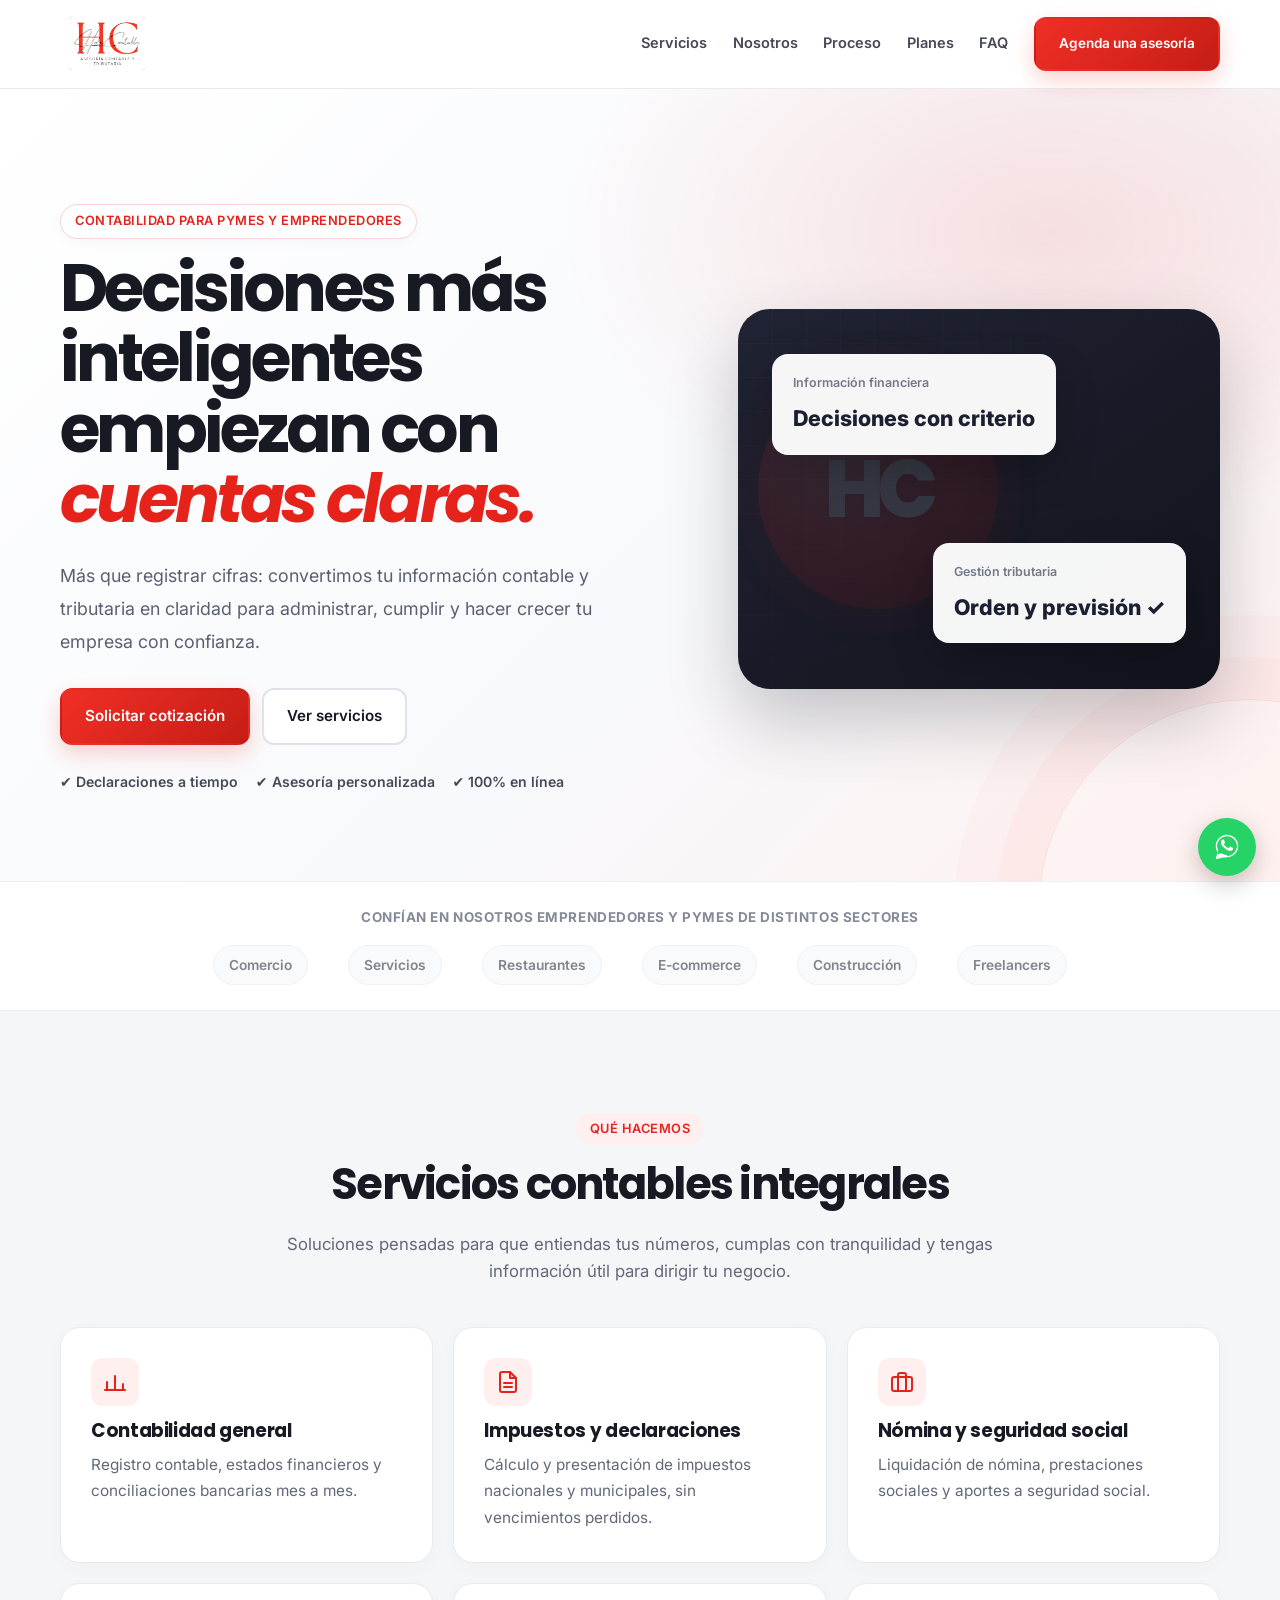
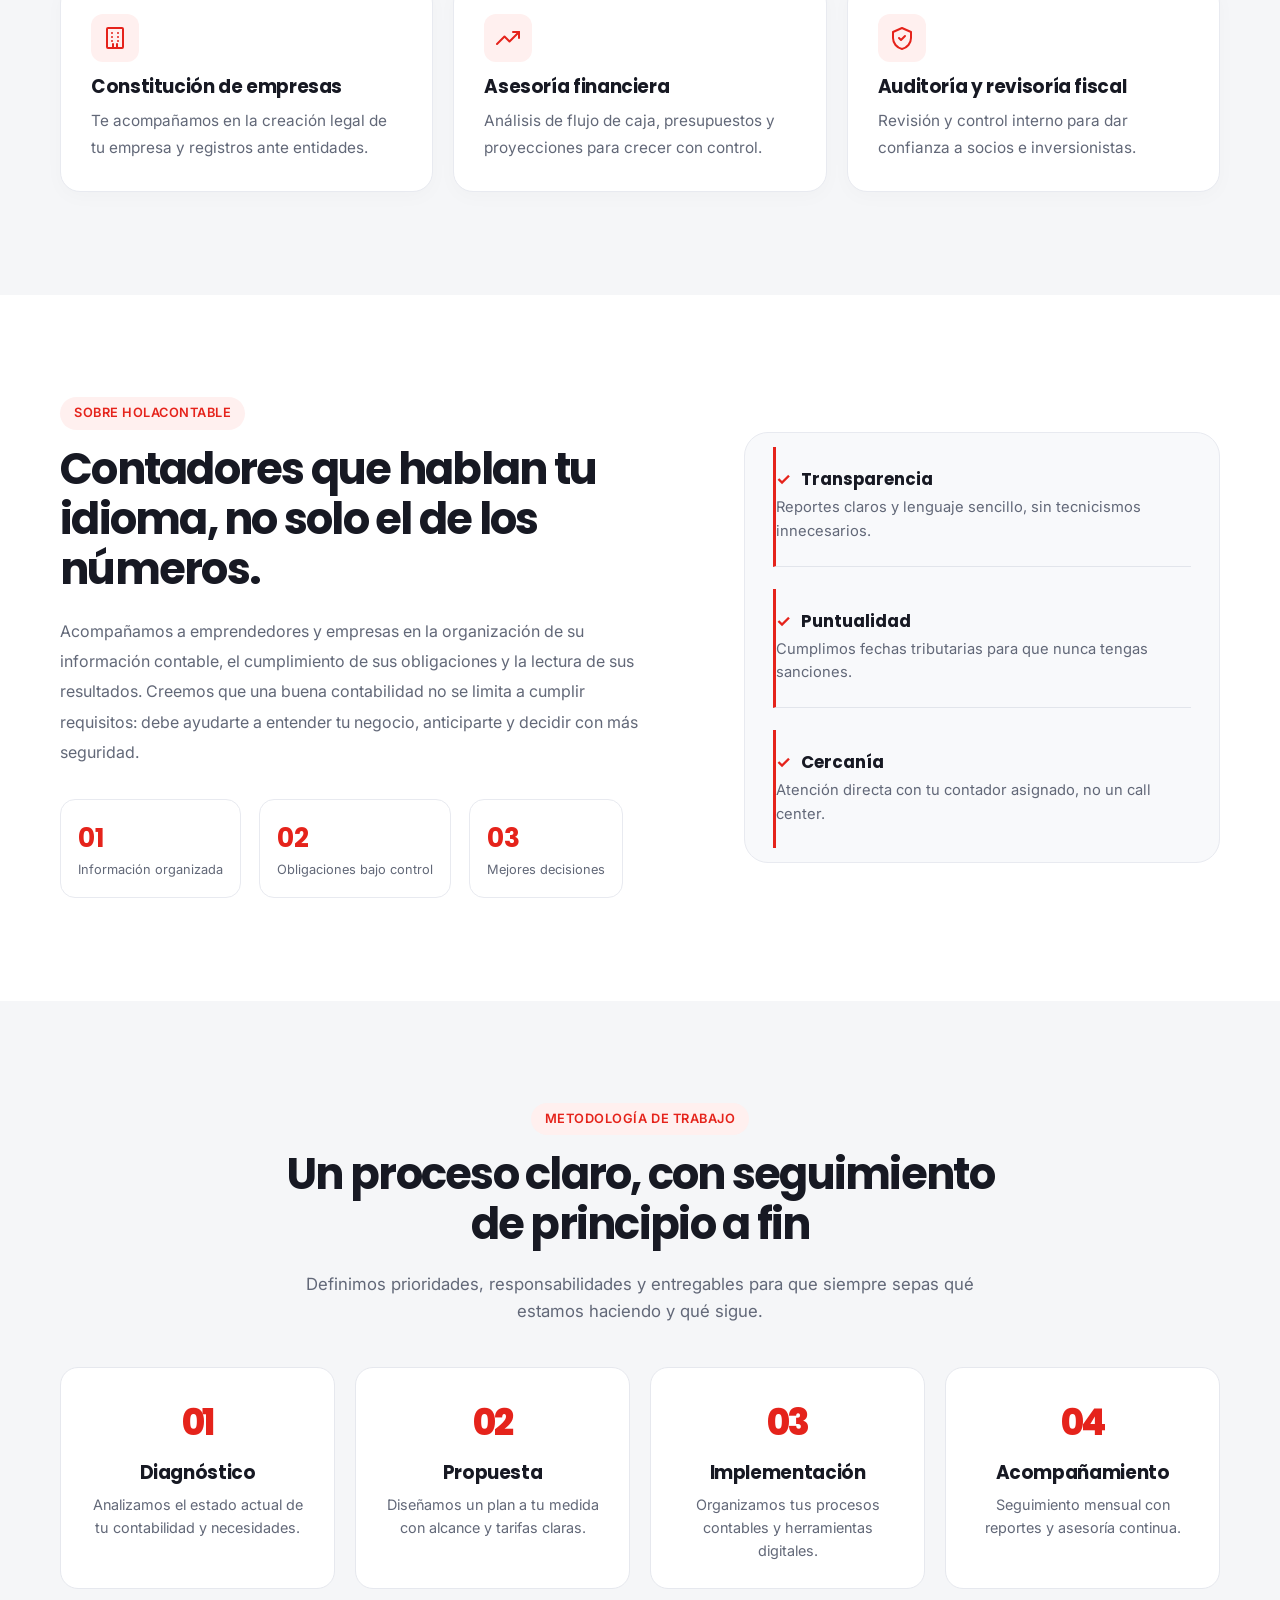
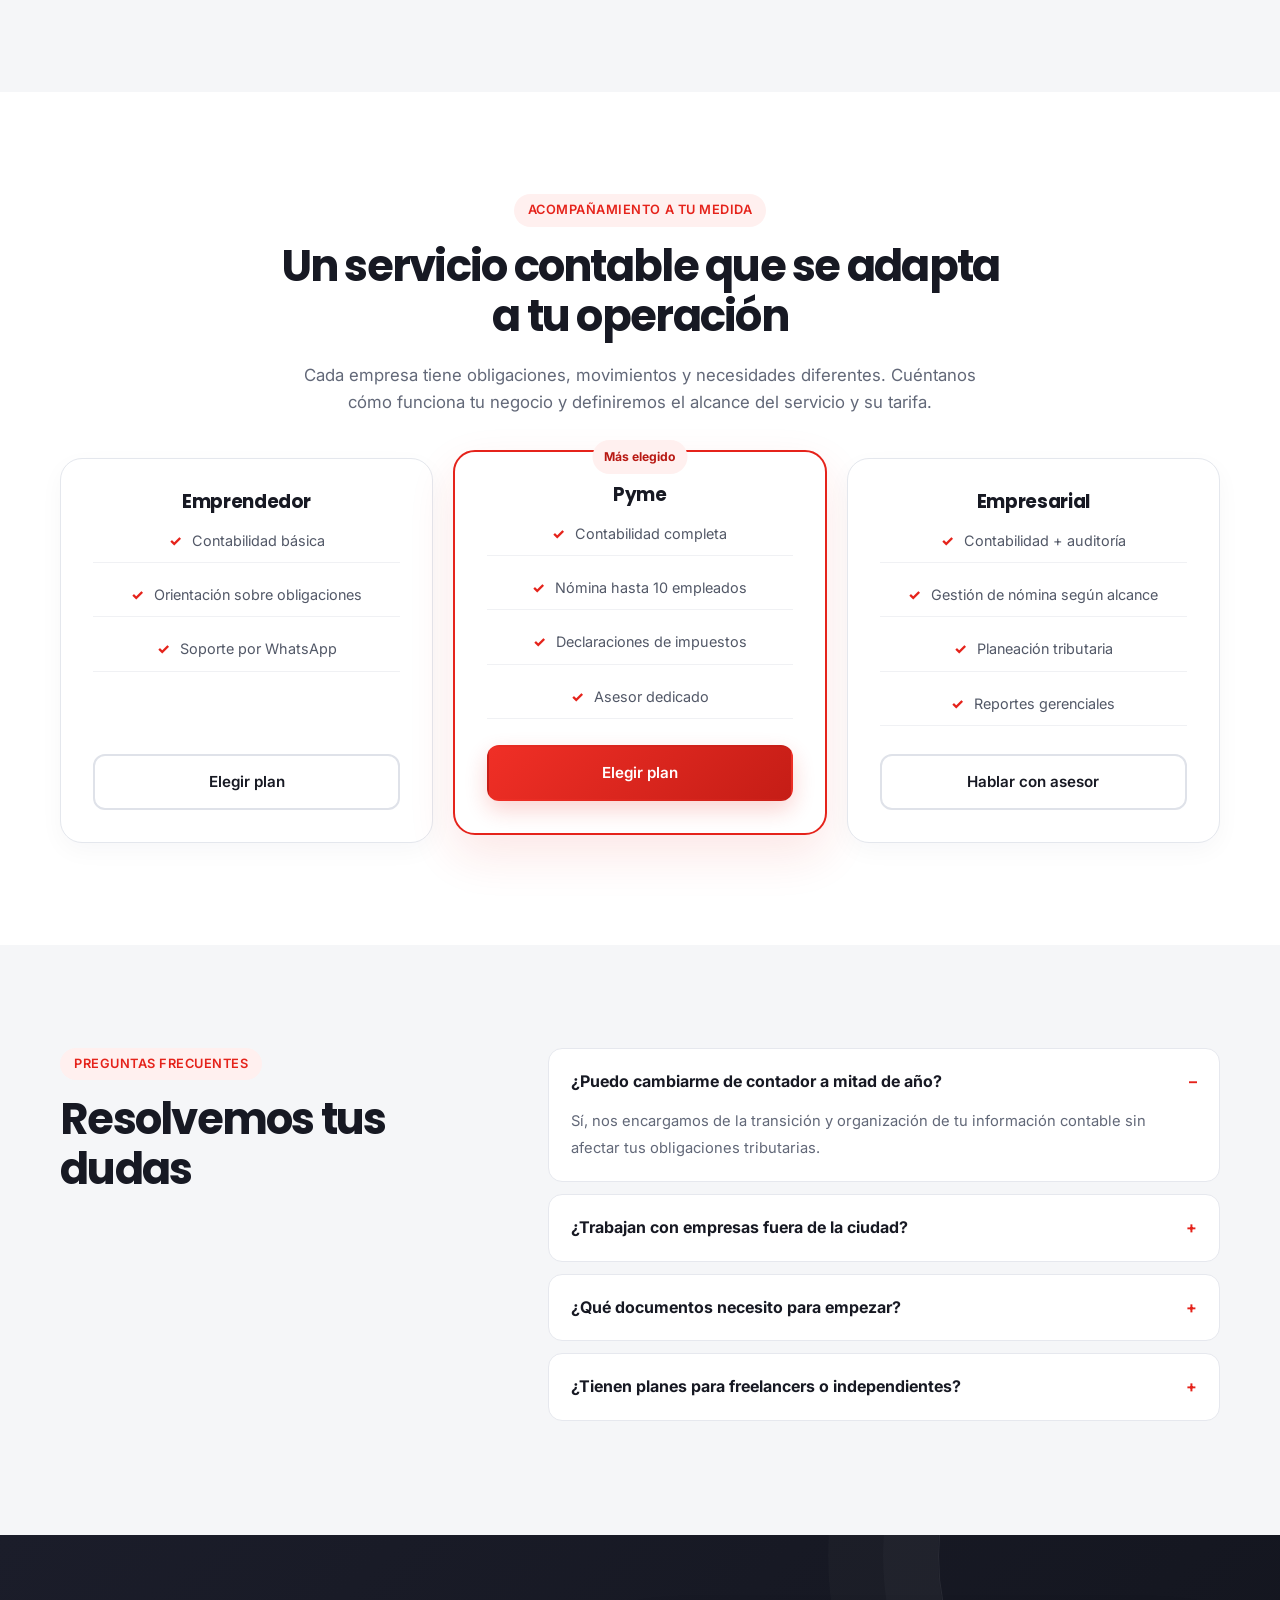
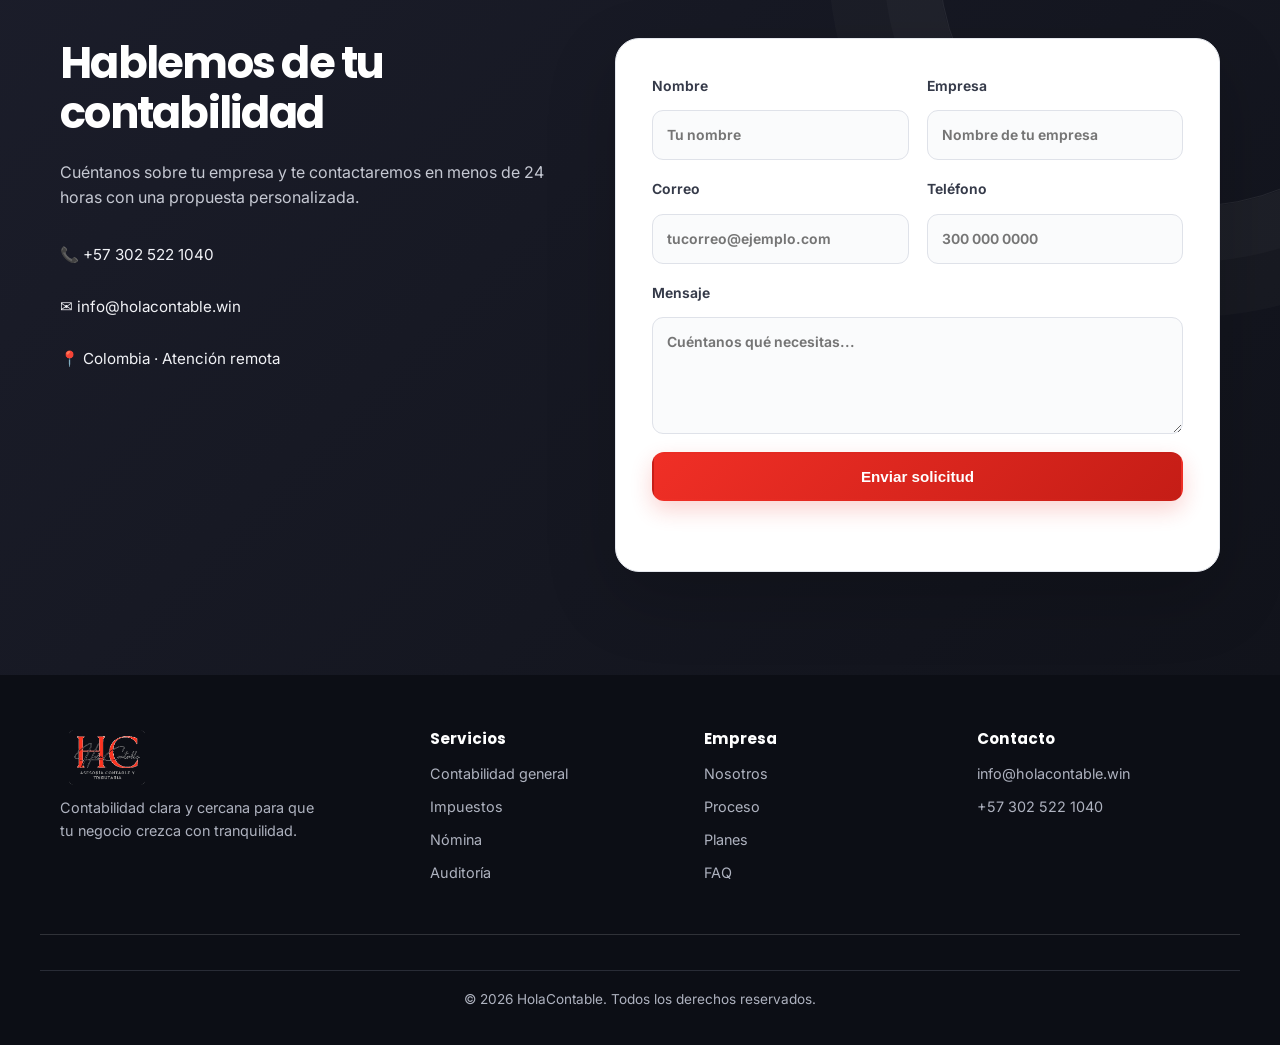
==== index.html @ 12114c06 "Refina el diseño visual: hero claro con acento circular, tarjetas y CTA rediseñados Actualiza el cop" ====
<!DOCTYPE html>
<html lang="es">
<head>
<meta charset="UTF-8">
<meta name="viewport" content="width=device-width, initial-scale=1.0">
<title>HolaContable | Servicios Contables y Tributarios</title>
<meta name="description" content="HolaContable: contabilidad, impuestos y asesoría financiera para tu negocio. Simplificamos tus números para que tú te enfoques en crecer.">
<link rel="icon" href="assets/favicon.svg" type="image/svg+xml">
<link rel="preconnect" href="https://fonts.googleapis.com">
<link href="https://fonts.googleapis.com/css2?family=Poppins:wght@400;500;600;700;800&family=Inter:wght@400;500;600&display=swap" rel="stylesheet">
<link rel="stylesheet" href="styles.css">
</head>
<body>

<header class="site-header" id="top">
  <div class="container nav-wrap">
    <a href="#top" class="brand">
      <img src="assets/logo.png" alt="HolaContable" class="brand-logo">
    </a>
    <nav class="main-nav" id="mainNav">
      <a href="#servicios">Servicios</a>
      <a href="#nosotros">Nosotros</a>
      <a href="#proceso">Proceso</a>
      <a href="#precios">Planes</a>
      <a href="#preguntas">FAQ</a>
      <a href="#contacto" class="btn btn-primary btn-sm">Agenda una asesoría</a>
    </nav>
    <button class="nav-toggle" id="navToggle" aria-label="Abrir menú" aria-expanded="false">
      <span></span><span></span><span></span>
    </button>
  </div>
</header>

<main>

  <section class="hero">
    <div class="container hero-grid">
      <div class="hero-copy">
        <span class="eyebrow">Contabilidad para pymes y emprendedores</span>
        <h1>Decisiones más inteligentes empiezan con <em>cuentas claras.</em></h1>
        <p>Más que registrar cifras: convertimos tu información contable y tributaria en claridad para administrar, cumplir y hacer crecer tu empresa con confianza.</p>
        <div class="hero-actions">
          <a href="#contacto" class="btn btn-primary">Solicitar cotización</a>
          <a href="#servicios" class="btn btn-ghost">Ver servicios</a>
        </div>
        <ul class="hero-badges">
          <li>✔ Declaraciones a tiempo</li>
          <li>✔ Asesoría personalizada</li>
          <li>✔ 100% en línea</li>
        </ul>
      </div>
      <div class="hero-visual" aria-hidden="true">
        <div class="card-float card-1">
          <span class="label">Información financiera</span>
          <span class="value">Decisiones con criterio</span>
        </div>
        <div class="card-float card-2">
          <span class="label">Gestión tributaria</span>
          <span class="value">Orden y previsión ✓</span>
        </div>
        <div class="hero-shape"></div>
      </div>
    </div>
  </section>

  <section class="logos">
    <div class="container">
      <p>Confían en nosotros emprendedores y pymes de distintos sectores</p>
      <div class="logos-row">
        <span>Comercio</span>
        <span>Servicios</span>
        <span>Restaurantes</span>
        <span>E-commerce</span>
        <span>Construcción</span>
        <span>Freelancers</span>
      </div>
    </div>
  </section>

  <section id="servicios" class="section">
    <div class="container">
      <div class="section-head">
        <span class="eyebrow">Qué hacemos</span>
        <h2>Servicios contables integrales</h2>
        <p>Soluciones pensadas para que entiendas tus números, cumplas con tranquilidad y tengas información útil para dirigir tu negocio.</p>
      </div>
      <div class="grid grid-3">
        <article class="card">
          <div class="icon"><svg viewBox="0 0 24 24" fill="none" stroke="currentColor" stroke-width="2" stroke-linecap="round" stroke-linejoin="round"><line x1="4" y1="20" x2="4" y2="12"/><line x1="12" y1="20" x2="12" y2="6"/><line x1="20" y1="20" x2="20" y2="14"/><line x1="2" y1="20" x2="22" y2="20"/></svg></div>
          <h3>Contabilidad general</h3>
          <p>Registro contable, estados financieros y conciliaciones bancarias mes a mes.</p>
        </article>
        <article class="card">
          <div class="icon"><svg viewBox="0 0 24 24" fill="none" stroke="currentColor" stroke-width="2" stroke-linecap="round" stroke-linejoin="round"><path d="M14 2H6a2 2 0 0 0-2 2v16a2 2 0 0 0 2 2h12a2 2 0 0 0 2-2V8z"/><polyline points="14 2 14 8 20 8"/><line x1="8" y1="13" x2="16" y2="13"/><line x1="8" y1="17" x2="16" y2="17"/></svg></div>
          <h3>Impuestos y declaraciones</h3>
          <p>Cálculo y presentación de impuestos nacionales y municipales, sin vencimientos perdidos.</p>
        </article>
        <article class="card">
          <div class="icon"><svg viewBox="0 0 24 24" fill="none" stroke="currentColor" stroke-width="2" stroke-linecap="round" stroke-linejoin="round"><rect x="2" y="7" width="20" height="14" rx="2"/><path d="M16 21V5a2 2 0 0 0-2-2h-4a2 2 0 0 0-2 2v16"/></svg></div>
          <h3>Nómina y seguridad social</h3>
          <p>Liquidación de nómina, prestaciones sociales y aportes a seguridad social.</p>
        </article>
        <article class="card">
          <div class="icon"><svg viewBox="0 0 24 24" fill="none" stroke="currentColor" stroke-width="2" stroke-linecap="round" stroke-linejoin="round"><rect x="4" y="2" width="16" height="20" rx="1"/><line x1="9" y1="7" x2="9" y2="7.01"/><line x1="15" y1="7" x2="15" y2="7.01"/><line x1="9" y1="11" x2="9" y2="11.01"/><line x1="15" y1="11" x2="15" y2="11.01"/><line x1="9" y1="15" x2="9" y2="15.01"/><line x1="15" y1="15" x2="15" y2="15.01"/><line x1="10" y1="22" x2="10" y2="18"/><line x1="14" y1="22" x2="14" y2="18"/></svg></div>
          <h3>Constitución de empresas</h3>
          <p>Te acompañamos en la creación legal de tu empresa y registros ante entidades.</p>
        </article>
        <article class="card">
          <div class="icon"><svg viewBox="0 0 24 24" fill="none" stroke="currentColor" stroke-width="2" stroke-linecap="round" stroke-linejoin="round"><polyline points="23 6 13.5 15.5 8.5 10.5 1 18"/><polyline points="17 6 23 6 23 12"/></svg></div>
          <h3>Asesoría financiera</h3>
          <p>Análisis de flujo de caja, presupuestos y proyecciones para crecer con control.</p>
        </article>
        <article class="card">
          <div class="icon"><svg viewBox="0 0 24 24" fill="none" stroke="currentColor" stroke-width="2" stroke-linecap="round" stroke-linejoin="round"><path d="M12 2 3 6v6c0 5.25 3.75 9.75 9 11 5.25-1.25 9-5.75 9-11V6z"/><polyline points="9 12 11 14 15 10"/></svg></div>
          <h3>Auditoría y revisoría fiscal</h3>
          <p>Revisión y control interno para dar confianza a socios e inversionistas.</p>
        </article>
      </div>
    </div>
  </section>

  <section id="nosotros" class="section section-alt">
    <div class="container about-grid">
      <div class="about-copy">
        <span class="eyebrow">Sobre HolaContable</span>
        <h2>Contadores que hablan tu idioma, no solo el de los números.</h2>
        <p>Acompañamos a emprendedores y empresas en la organización de su información contable, el cumplimiento de sus obligaciones y la lectura de sus resultados. Creemos que una buena contabilidad no se limita a cumplir requisitos: debe ayudarte a entender tu negocio, anticiparte y decidir con más seguridad.</p>
        <div class="stats-row">
          <div class="stat"><strong>01</strong><span>Información organizada</span></div>
          <div class="stat"><strong>02</strong><span>Obligaciones bajo control</span></div>
          <div class="stat"><strong>03</strong><span>Mejores decisiones</span></div>
        </div>
      </div>
      <div class="about-values">
        <div class="value-item">
          <h4>Transparencia</h4>
          <p>Reportes claros y lenguaje sencillo, sin tecnicismos innecesarios.</p>
        </div>
        <div class="value-item">
          <h4>Puntualidad</h4>
          <p>Cumplimos fechas tributarias para que nunca tengas sanciones.</p>
        </div>
        <div class="value-item">
          <h4>Cercanía</h4>
          <p>Atención directa con tu contador asignado, no un call center.</p>
        </div>
      </div>
    </div>
  </section>

  <section id="proceso" class="section">
    <div class="container">
      <div class="section-head">
        <span class="eyebrow">Metodología de trabajo</span>
        <h2>Un proceso claro, con seguimiento de principio a fin</h2>
        <p>Definimos prioridades, responsabilidades y entregables para que siempre sepas qué estamos haciendo y qué sigue.</p>
      </div>
      <div class="grid grid-4 steps">
        <div class="step">
          <span class="step-num">01</span>
          <h3>Diagnóstico</h3>
          <p>Analizamos el estado actual de tu contabilidad y necesidades.</p>
        </div>
        <div class="step">
          <span class="step-num">02</span>
          <h3>Propuesta</h3>
          <p>Diseñamos un plan a tu medida con alcance y tarifas claras.</p>
        </div>
        <div class="step">
          <span class="step-num">03</span>
          <h3>Implementación</h3>
          <p>Organizamos tus procesos contables y herramientas digitales.</p>
        </div>
        <div class="step">
          <span class="step-num">04</span>
          <h3>Acompañamiento</h3>
          <p>Seguimiento mensual con reportes y asesoría continua.</p>
        </div>
      </div>
    </div>
  </section>

  <section id="precios" class="section section-alt">
    <div class="container">
      <div class="section-head">
        <span class="eyebrow">Acompañamiento a tu medida</span>
        <h2>Un servicio contable que se adapta a tu operación</h2>
        <p>Cada empresa tiene obligaciones, movimientos y necesidades diferentes. Cuéntanos cómo funciona tu negocio y definiremos el alcance del servicio y su tarifa.</p>
      </div>
      <div class="grid grid-3 pricing">
        <article class="price-card">
          <h3>Emprendedor</h3>
          <ul>
            <li>Contabilidad básica</li>
            <li>Orientación sobre obligaciones</li>
            <li>Soporte por WhatsApp</li>
          </ul>
          <a href="#contacto" class="btn btn-ghost">Elegir plan</a>
        </article>
        <article class="price-card featured">
          <span class="tag">Más elegido</span>
          <h3>Pyme</h3>
          <ul>
            <li>Contabilidad completa</li>
            <li>Nómina hasta 10 empleados</li>
            <li>Declaraciones de impuestos</li>
            <li>Asesor dedicado</li>
          </ul>
          <a href="#contacto" class="btn btn-primary">Elegir plan</a>
        </article>
        <article class="price-card">
          <h3>Empresarial</h3>
          <ul>
            <li>Contabilidad + auditoría</li>
            <li>Gestión de nómina según alcance</li>
            <li>Planeación tributaria</li>
            <li>Reportes gerenciales</li>
          </ul>
          <a href="#contacto" class="btn btn-ghost">Hablar con asesor</a>
        </article>
      </div>
    </div>
  </section>

  <section id="preguntas" class="section">
    <div class="container faq-grid">
      <div class="section-head left">
        <span class="eyebrow">Preguntas frecuentes</span>
        <h2>Resolvemos tus dudas</h2>
      </div>
      <div class="faq-list">
        <details class="faq-item" open>
          <summary>¿Puedo cambiarme de contador a mitad de año?</summary>
          <p>Sí, nos encargamos de la transición y organización de tu información contable sin afectar tus obligaciones tributarias.</p>
        </details>
        <details class="faq-item">
          <summary>¿Trabajan con empresas fuera de la ciudad?</summary>
          <p>Sí, todo nuestro servicio puede ser 100% remoto a través de herramientas digitales seguras.</p>
        </details>
        <details class="faq-item">
          <summary>¿Qué documentos necesito para empezar?</summary>
          <p>Te enviamos una lista sencilla según tu tipo de empresa; usualmente son documentos básicos de constitución y movimientos bancarios.</p>
        </details>
        <details class="faq-item">
          <summary>¿Tienen planes para freelancers o independientes?</summary>
          <p>Sí, contamos con el plan Emprendedor diseñado para personas naturales e independientes.</p>
        </details>
      </div>
    </div>
  </section>

  <section id="contacto" class="section cta-section">
    <div class="container cta-grid">
      <div class="cta-copy">
        <h2>Hablemos de tu contabilidad</h2>
        <p>Cuéntanos sobre tu empresa y te contactaremos en menos de 24 horas con una propuesta personalizada.</p>
        <ul class="contact-info">
          <li>📞 +57 302 522 1040</li>
          <li>✉️ info@holacontable.win</li>
          <li>📍 Colombia · Atención remota</li>
        </ul>
      </div>
      <form class="contact-form" id="contactForm">
        <div class="form-row">
          <label>Nombre
            <input type="text" name="nombre" required placeholder="Tu nombre">
          </label>
          <label>Empresa
            <input type="text" name="empresa" placeholder="Nombre de tu empresa">
          </label>
        </div>
        <div class="form-row">
          <label>Correo
            <input type="email" name="correo" required placeholder="tucorreo@ejemplo.com">
          </label>
          <label>Teléfono
            <input type="tel" name="telefono" placeholder="300 000 0000">
          </label>
        </div>
        <label>Mensaje
          <textarea name="mensaje" rows="4" placeholder="Cuéntanos qué necesitas..."></textarea>
        </label>
        <button type="submit" class="btn btn-primary btn-block">Enviar solicitud</button>
        <p class="form-note" id="formNote"></p>
      </form>
    </div>
  </section>

</main>

<a href="https://wa.me/573025221040?text=Hola%2C%20quiero%20informaci%C3%B3n%20sobre%20sus%20servicios%20contables" class="whatsapp-float" target="_blank" rel="noopener" aria-label="Escríbenos por WhatsApp">
  <svg viewBox="0 0 32 32" width="30" height="30" fill="currentColor" aria-hidden="true"><path d="M16.004 3C9.377 3 4 8.373 4 15c0 2.34.666 4.523 1.82 6.38L4 29l7.82-1.77A11.93 11.93 0 0 0 16.004 27C22.63 27 28 21.627 28 15S22.63 3 16.004 3Zm0 21.6c-1.98 0-3.82-.58-5.37-1.58l-.385-.24-4.64 1.05 1.08-4.52-.26-.4A9.56 9.56 0 0 1 5.4 15c0-5.85 4.76-10.6 10.604-10.6 5.84 0 10.596 4.75 10.596 10.6 0 5.85-4.756 10.6-10.596 10.6Zm5.84-7.94c-.32-.16-1.9-.94-2.19-1.04-.294-.106-.508-.16-.72.16-.214.32-.83 1.04-1.018 1.254-.187.213-.374.24-.694.08-.32-.16-1.35-.498-2.572-1.59-.95-.848-1.59-1.894-1.777-2.214-.187-.32-.02-.494.14-.654.144-.144.32-.374.48-.56.16-.187.213-.32.32-.534.107-.213.054-.4-.027-.56-.08-.16-.72-1.734-.986-2.374-.26-.624-.524-.54-.72-.55l-.613-.01c-.213 0-.56.08-.853.4-.293.32-1.12 1.094-1.12 2.668s1.146 3.094 1.306 3.308c.16.213 2.253 3.44 5.46 4.823.763.33 1.358.527 1.822.675.766.243 1.462.21 2.012.127.614-.092 1.9-.776 2.168-1.526.267-.75.267-1.394.187-1.527-.08-.133-.293-.213-.613-.373Z"/></svg>
</a>

<footer class="site-footer">
  <div class="container footer-grid">
    <div>
      <a href="#top" class="brand">
        <img src="assets/logo.png" alt="HolaContable" class="brand-logo">
      </a>
      <p>Contabilidad clara y cercana para que tu negocio crezca con tranquilidad.</p>
    </div>
    <div>
      <h4>Servicios</h4>
      <a href="#servicios">Contabilidad general</a>
      <a href="#servicios">Impuestos</a>
      <a href="#servicios">Nómina</a>
      <a href="#servicios">Auditoría</a>
    </div>
    <div>
      <h4>Empresa</h4>
      <a href="#nosotros">Nosotros</a>
      <a href="#proceso">Proceso</a>
      <a href="#precios">Planes</a>
      <a href="#preguntas">FAQ</a>
    </div>
    <div>
      <h4>Contacto</h4>
      <a href="mailto:info@holacontable.win">info@holacontable.win</a>
      <a href="tel:+573025221040">+57 302 522 1040</a>
    </div>
  </div>
  <div class="container footer-bottom">
    <p>© <span id="year"></span> HolaContable. Todos los derechos reservados.</p>
  </div>
</footer>

<script src="script.js"></script>
</body>
</html>
---- styles.css ----
:root {
  --bg: #fafafa;
  --surface: #ffffff;
  --text: #1a1a1a;
  --text-muted: #5c5c5c;
  --primary: #e5231b;
  --primary-dark: #a8140d;
  --primary-light: #fdeae9;
  --accent: #1a1a1a;
  --border: #e9e5e4;
  --radius: 16px;
  --shadow: 0 10px 30px -10px rgba(20, 10, 10, 0.15);
  --max-width: 1160px;
  font-size: 16px;
}

@media (prefers-color-scheme: dark) {
  :root:not([data-theme="light"]) {
    --bg: #121212;
    --surface: #1c1b1b;
    --text: #f3efee;
    --text-muted: #b3abaa;
    --primary: #ff5146;
    --primary-dark: #ffb3ac;
    --primary-light: #2c1a18;
    --accent: #f3efee;
    --border: #2c2928;
    --shadow: 0 10px 30px -10px rgba(0, 0, 0, 0.5);
  }
}

:root[data-theme="dark"] {
  --bg: #121212;
  --surface: #1c1b1b;
  --text: #f3efee;
  --text-muted: #b3abaa;
  --primary: #ff5146;
  --primary-dark: #ffb3ac;
  --primary-light: #2c1a18;
  --accent: #f3efee;
  --border: #2c2928;
  --shadow: 0 10px 30px -10px rgba(0, 0, 0, 0.5);
}

* { box-sizing: border-box; }
html { scroll-behavior: smooth; }
body {
  margin: 0;
  background: var(--bg);
  color: var(--text);
  font-family: "Inter", system-ui, sans-serif;
  line-height: 1.6;
  -webkit-font-smoothing: antialiased;
}

h1, h2, h3, h4 {
  font-family: "Poppins", "Inter", sans-serif;
  color: var(--text);
  line-height: 1.2;
  margin: 0 0 .5em;
}

p { margin: 0 0 1em; color: var(--text-muted); }
a { color: inherit; text-decoration: none; }
ul { list-style: none; margin: 0; padding: 0; }

.container {
  max-width: var(--max-width);
  margin: 0 auto;
  padding: 0 20px;
}

.eyebrow {
  display: inline-block;
  font-size: .8rem;
  font-weight: 600;
  letter-spacing: .04em;
  text-transform: uppercase;
  color: var(--primary);
  background: var(--primary-light);
  padding: 6px 14px;
  border-radius: 999px;
  margin-bottom: 14px;
}

/* Buttons */
.btn {
  display: inline-flex;
  align-items: center;
  justify-content: center;
  gap: 8px;
  padding: 14px 26px;
  border-radius: 12px;
  font-weight: 600;
  font-size: .95rem;
  border: 2px solid transparent;
  cursor: pointer;
  transition: transform .15s ease, box-shadow .15s ease, background .15s ease;
}
.btn:hover { transform: translateY(-2px); }
.btn-primary {
  background: var(--primary);
  color: #fff;
  box-shadow: 0 8px 20px -6px rgba(31, 111, 84, .5);
}
.btn-primary:hover { background: var(--primary-dark); }
.btn-ghost {
  background: transparent;
  border-color: var(--border);
  color: var(--text);
}
.btn-ghost:hover { border-color: var(--primary); color: var(--primary); }
.btn-sm { padding: 10px 18px; font-size: .85rem; }
.btn-block { width: 100%; }

/* Header */
.site-header {
  position: sticky;
  top: 0;
  z-index: 50;
  background: color-mix(in srgb, var(--bg) 85%, transparent);
  backdrop-filter: blur(10px);
  border-bottom: 1px solid var(--border);
}
.nav-wrap {
  display: flex;
  align-items: center;
  justify-content: space-between;
  padding: 16px 20px;
}
.brand {
  display: flex;
  align-items: center;
  gap: 10px;
  font-family: "Poppins", sans-serif;
  font-weight: 600;
  font-size: 1.1rem;
}
.brand-mark {
  display: inline-flex;
  align-items: center;
  justify-content: center;
  width: 36px;
  height: 36px;
  border-radius: 10px;
  background: var(--primary);
  color: #fff;
  font-weight: 800;
}
.brand-logo {
  height: 64px;
  width: auto;
  display: block;
}
.site-footer .brand-logo { height: 64px; }

.whatsapp-float {
  position: fixed;
  bottom: 24px;
  right: 24px;
  width: 58px;
  height: 58px;
  border-radius: 50%;
  background: #25D366;
  color: #fff;
  display: flex;
  align-items: center;
  justify-content: center;
  box-shadow: 0 8px 20px -4px rgba(0, 0, 0, 0.35);
  z-index: 60;
  transition: transform .2s ease;
}
.whatsapp-float:hover { transform: scale(1.08); }
.main-nav {
  display: flex;
  align-items: center;
  gap: 28px;
}
.main-nav a:not(.btn) {
  color: var(--text-muted);
  font-weight: 500;
  transition: color .15s ease;
}
.main-nav a:not(.btn):hover { color: var(--primary); }

.nav-toggle {
  display: none;
  flex-direction: column;
  gap: 5px;
  background: none;
  border: none;
  cursor: pointer;
  padding: 6px;
}
.nav-toggle span {
  width: 24px;
  height: 2px;
  background: var(--text);
  border-radius: 2px;
}

/* Hero */
.hero { padding: 90px 0 70px; overflow: hidden; }
.hero-grid {
  display: grid;
  grid-template-columns: 1.1fr .9fr;
  gap: 50px;
  align-items: center;
}
.hero-copy h1 {
  font-size: clamp(2.2rem, 4vw, 3.2rem);
  font-weight: 700;
  margin-bottom: .6em;
}
.hero-copy p { font-size: 1.1rem; max-width: 480px; }
.hero-actions { display: flex; gap: 14px; margin: 28px 0; flex-wrap: wrap; }
.hero-badges { display: flex; gap: 20px; flex-wrap: wrap; font-size: .9rem; color: var(--text-muted); }

.hero-visual { position: relative; height: 380px; }
.hero-shape {
  position: absolute;
  inset: 20px;
  background: linear-gradient(135deg, var(--primary) 0%, var(--primary-dark) 100%);
  border-radius: 32px;
  opacity: .12;
}
.card-float {
  position: absolute;
  background: var(--surface);
  border: 1px solid var(--border);
  border-radius: var(--radius);
  box-shadow: var(--shadow);
  padding: 16px 20px;
  display: flex;
  flex-direction: column;
  gap: 4px;
}
.card-float .label { font-size: .75rem; color: var(--text-muted); }
.card-float .value { font-size: 1.3rem; font-weight: 700; color: var(--primary); }
.card-1 { top: 50px; left: 40px; }
.card-2 { bottom: 50px; right: 40px; }

/* Logos */
.logos { padding: 30px 0; border-top: 1px solid var(--border); border-bottom: 1px solid var(--border); }
.logos p { text-align: center; font-size: .85rem; margin-bottom: 16px; }
.logos-row {
  display: flex;
  justify-content: center;
  gap: 40px;
  flex-wrap: wrap;
  font-weight: 600;
  color: var(--text-muted);
  opacity: .7;
}

/* Sections */
.section { padding: 90px 0; }
.section-alt { background: var(--surface); }
.section-head { max-width: 640px; margin: 0 auto 50px; text-align: center; }
.section-head.left { margin: 0 0 30px; text-align: left; }
.section-head h2 { font-size: clamp(1.6rem, 3vw, 2.2rem); }

.grid { display: grid; gap: 28px; }
.grid-3 { grid-template-columns: repeat(3, 1fr); }
.grid-4 { grid-template-columns: repeat(4, 1fr); }

.card {
  background: var(--surface);
  border: 1px solid var(--border);
  border-radius: var(--radius);
  padding: 32px 26px;
  transition: transform .2s ease, box-shadow .2s ease;
}
.card:hover { transform: translateY(-4px); box-shadow: var(--shadow); }
.card .icon {
  width: 48px;
  height: 48px;
  margin-bottom: 14px;
  display: flex;
  align-items: center;
  justify-content: center;
  border-radius: 12px;
  background: var(--primary-light);
  color: var(--primary);
}
.card .icon svg { width: 24px; height: 24px; }
.card h3 { font-size: 1.1rem; }
.card p { margin: 0; font-size: .95rem; }

/* About */
.about-grid {
  display: grid;
  grid-template-columns: 1.1fr .9fr;
  gap: 60px;
  align-items: start;
}
.stats-row { display: flex; gap: 32px; margin-top: 30px; flex-wrap: wrap; }
.stat { display: flex; flex-direction: column; }
.stat strong { font-size: 1.8rem; font-family: "Poppins", sans-serif; color: var(--primary); }
.stat span { font-size: .85rem; color: var(--text-muted); }
.about-values { display: flex; flex-direction: column; gap: 22px; }
.value-item {
  border-left: 3px solid var(--primary);
  padding-left: 18px;
}
.value-item h4 { margin-bottom: 4px; }
.value-item p { margin: 0; font-size: .92rem; }

/* Steps */
.steps { text-align: center; }
.step {
  background: var(--surface);
  border: 1px solid var(--border);
  border-radius: var(--radius);
  padding: 30px 20px;
}
.step-num {
  display: inline-block;
  font-family: "Poppins", sans-serif;
  font-weight: 700;
  font-size: 1.4rem;
  color: var(--primary);
  margin-bottom: 10px;
}
.step p { font-size: .9rem; margin: 0; }

/* Pricing */
.pricing { align-items: stretch; }
.price-card {
  position: relative;
  background: var(--surface);
  border: 1px solid var(--border);
  border-radius: var(--radius);
  padding: 36px 28px;
  display: flex;
  flex-direction: column;
  text-align: center;
}
.price-card.featured {
  border-color: var(--primary);
  box-shadow: var(--shadow);
  transform: scale(1.03);
}
.price-card .tag {
  position: absolute;
  top: -12px;
  left: 50%;
  transform: translateX(-50%);
  background: var(--primary);
  color: #fff;
  font-size: .75rem;
  font-weight: 600;
  padding: 5px 14px;
  border-radius: 999px;
}
.price-card h3 { margin-bottom: 6px; }
.price { font-size: 2rem; font-weight: 700; font-family: "Poppins", sans-serif; color: var(--primary); margin-bottom: 20px; }
.price span { font-size: .9rem; font-weight: 400; color: var(--text-muted); }
.price-card ul { margin: 0 0 26px; display: flex; flex-direction: column; gap: 10px; flex-grow: 1; }
.price-card li { font-size: .9rem; color: var(--text-muted); }
.price-card li::before { content: "✓ "; color: var(--primary); font-weight: 700; }

/* FAQ */
.faq-grid { display: grid; grid-template-columns: .8fr 1.2fr; gap: 40px; align-items: start; }
.faq-item {
  background: var(--surface);
  border: 1px solid var(--border);
  border-radius: 12px;
  padding: 18px 22px;
  margin-bottom: 14px;
}
.faq-item summary {
  cursor: pointer;
  font-weight: 600;
  list-style: none;
}
.faq-item summary::-webkit-details-marker { display: none; }
.faq-item summary::after { content: "+"; float: right; color: var(--primary); font-weight: 700; }
.faq-item[open] summary::after { content: "–"; }
.faq-item p { margin-top: 12px; margin-bottom: 0; font-size: .92rem; }

/* CTA / Contact */
.cta-section { background: var(--surface); }
.cta-grid { display: grid; grid-template-columns: .9fr 1.1fr; gap: 50px; }
.cta-copy h2 { font-size: clamp(1.6rem, 3vw, 2.1rem); }
.contact-info { display: flex; flex-direction: column; gap: 12px; margin-top: 24px; font-size: .95rem; }

.contact-form {
  background: var(--bg);
  border: 1px solid var(--border);
  border-radius: var(--radius);
  padding: 30px;
  display: flex;
  flex-direction: column;
  gap: 18px;
}
.form-row { display: grid; grid-template-columns: 1fr 1fr; gap: 18px; }
.contact-form label {
  display: flex;
  flex-direction: column;
  gap: 6px;
  font-size: .85rem;
  font-weight: 600;
  color: var(--text-muted);
}
.contact-form input,
.contact-form textarea {
  font-family: inherit;
  font-size: .95rem;
  padding: 12px 14px;
  border-radius: 10px;
  border: 1px solid var(--border);
  background: var(--surface);
  color: var(--text);
  resize: vertical;
}
.contact-form input:focus,
.contact-form textarea:focus {
  outline: none;
  border-color: var(--primary);
}
.form-note { font-size: .85rem; min-height: 1.2em; color: var(--primary); margin: 0; }

/* Footer */
.site-footer { background: var(--primary-dark); color: #eef3ef; padding: 60px 0 20px; }
.site-footer .brand { color: #fff; }
.site-footer .brand-mark { background: #fff; color: var(--primary-dark); }
.footer-grid {
  display: grid;
  grid-template-columns: 1.4fr 1fr 1fr 1fr;
  gap: 30px;
  padding-bottom: 40px;
  border-bottom: 1px solid rgba(255,255,255,.15);
}
.footer-grid p { color: rgba(255,255,255,.75); font-size: .9rem; max-width: 260px; }
.footer-grid h4 { color: #fff; font-size: .95rem; margin-bottom: 14px; }
.footer-grid a {
  display: block;
  color: rgba(255,255,255,.75);
  font-size: .9rem;
  margin-bottom: 10px;
  transition: color .15s ease;
}
.footer-grid a:hover { color: #fff; }
.footer-bottom { padding-top: 20px; text-align: center; font-size: .85rem; color: rgba(255,255,255,.6); }

/* Responsive */
@media (max-width: 960px) {
  .hero-grid, .about-grid, .faq-grid, .cta-grid { grid-template-columns: 1fr; }
  .grid-3, .grid-4 { grid-template-columns: repeat(2, 1fr); }
  .footer-grid { grid-template-columns: 1fr 1fr; }
  .hero-visual { height: 260px; margin-top: 20px; }
}

@media (max-width: 720px) {
  .main-nav {
    position: absolute;
    top: 100%;
    left: 0;
    right: 0;
    background: var(--surface);
    border-bottom: 1px solid var(--border);
    flex-direction: column;
    align-items: flex-start;
    padding: 20px;
    gap: 16px;
    display: none;
  }
  .main-nav.open { display: flex; }
  .nav-toggle { display: flex; }
  .grid-3, .grid-4 { grid-template-columns: 1fr; }
  .form-row { grid-template-columns: 1fr; }
  .price-card.featured { transform: none; }
  .footer-grid { grid-template-columns: 1fr; }
}

/* HolaContable — refinamiento visual profesional */
:root { --bg:#f5f6f8; --surface:#ffffff; --text:#171923; --text-muted:#626878; --primary:#e5231b; --primary-dark:#b81913; --primary-light:#fff0ef; --accent:#171923; --border:#e4e7ed; --radius:20px; --shadow:0 18px 50px rgba(24,29,43,.09); --max-width:1200px; }
body { background:var(--bg); }
.site-header { position:sticky; top:0; z-index:50; background:rgba(255,255,255,.92); backdrop-filter:blur(16px); border-bottom:1px solid rgba(228,231,237,.85); }
.nav-wrap { min-height:84px; }
.brand-logo { max-height:56px; width:auto; }
.main-nav { gap:clamp(14px,2vw,28px); }
.main-nav a:not(.btn) { font-size:.91rem; font-weight:600; color:#454958; transition:color .2s ease; }
.main-nav a:not(.btn):hover { color:var(--primary); }
.btn { border-radius:12px; padding:14px 23px; box-shadow:none; }
.btn-primary { background:linear-gradient(135deg,#f02f26,#c51d16); box-shadow:0 9px 22px rgba(229,35,27,.2); }
.btn-primary:hover { box-shadow:0 13px 28px rgba(229,35,27,.27); }
.btn-ghost { border-color:#dfe2e9; background:#fff; }
.hero { position:relative; overflow:hidden; padding:clamp(76px,9vw,122px) 0 88px; background:radial-gradient(ellipse at 82% 18%,rgba(229,35,27,.12),transparent 33%),linear-gradient(135deg,#fff 0%,#f8f9fc 58%,#fff1ef 100%); }
.hero:before { content:""; position:absolute; width:420px; height:420px; border:1px solid rgba(229,35,27,.12); border-radius:50%; right:-180px; bottom:-240px; box-shadow:0 0 0 42px rgba(229,35,27,.025),0 0 0 84px rgba(229,35,27,.02); }
.hero-grid { position:relative; z-index:1; align-items:center; gap:clamp(40px,7vw,100px); }
.hero-copy { max-width:650px; }
.hero-copy .eyebrow { background:#fff; border:1px solid #f4d5d2; box-shadow:0 4px 14px rgba(20,20,20,.03); }
.hero h1 { font-size:clamp(2.65rem,5.2vw,4.65rem); letter-spacing:-.055em; line-height:1.06; max-width:720px; margin-bottom:24px; }
.hero h1 strong,.hero h1 em { color:var(--primary); }
.hero-copy>p { font-size:1.12rem; line-height:1.85; max-width:580px; color:#596071; }
.hero-actions { margin:30px 0 26px; gap:12px; }
.hero-badges { display:flex; flex-wrap:wrap; gap:10px 18px; }
.hero-badges li { font-size:.88rem; color:#444a58; font-weight:600; }
.hero-visual { min-height:370px; border-radius:32px; background:linear-gradient(145deg,#202333,#11131c); position:relative; overflow:hidden; box-shadow:0 32px 70px rgba(24,29,43,.24); }
.hero-visual:before { content:""; position:absolute; inset:0; opacity:.25; background-image:linear-gradient(rgba(255,255,255,.09) 1px,transparent 1px),linear-gradient(90deg,rgba(255,255,255,.09) 1px,transparent 1px); background-size:34px 34px; mask-image:linear-gradient(135deg,#000,transparent 80%); }
.hero-shape { position:absolute; width:240px; height:240px; border-radius:50%; right:8%; top:16%; background:radial-gradient(circle at 35% 30%,#ff8d84,#e5231b 48%,#85150f 100%); box-shadow:0 0 0 24px rgba(229,35,27,.12),0 0 70px rgba(229,35,27,.28); }
.hero-shape:after { content:"HC"; position:absolute; inset:0; display:grid; place-items:center; font:800 5rem Poppins,sans-serif; color:white; letter-spacing:-.08em; text-shadow:0 4px 25px rgba(0,0,0,.22); }
.card-float { z-index:2; border:1px solid rgba(255,255,255,.25); background:rgba(255,255,255,.96); box-shadow:0 18px 42px rgba(0,0,0,.22); border-radius:16px; padding:18px 20px; min-width:175px; }
.card-float .label { color:#747989; font-size:.78rem; font-weight:600; }
.card-float .value { display:block; color:#1b2030; font-size:1.35rem; font-weight:800; margin-top:4px; }
.card-1 { top:12%; left:7%; }.card-2 { bottom:12%; right:7%; }
.logos { padding:25px 0; background:#fff; border-top:1px solid #eceef2; border-bottom:1px solid #eceef2; }
.logos p { font-size:.84rem; font-weight:700; letter-spacing:.04em; text-transform:uppercase; color:#858a98; }
.logos-row span { background:#f7f8fa; border:1px solid #e9ebf0; border-radius:999px; padding:8px 15px; font-size:.86rem; font-weight:600; color:#4d5260; }
.section { padding:clamp(70px,8vw,108px) 0; }
.section-alt { background:#fff; }
.section-head { max-width:720px; margin-bottom:42px; }
.section-head h2,.about-copy h2,.cta-copy h2 { font-size:clamp(2rem,3.4vw,3rem); letter-spacing:-.04em; line-height:1.15; }
.section-head>p { font-size:1.05rem; }
.grid { gap:20px; }
.card { padding:30px; background:#fff; border:1px solid #e8eaf0; border-radius:20px; box-shadow:0 5px 20px rgba(24,29,43,.025); transition:transform .25s ease,box-shadow .25s ease,border-color .25s ease; }
.card:hover { transform:translateY(-6px); box-shadow:0 20px 45px rgba(24,29,43,.09); border-color:#f0b9b5; }
.icon { width:52px; height:52px; border-radius:15px; display:grid; place-items:center; color:var(--primary); background:linear-gradient(135deg,#fff1ef,#ffe2df); margin-bottom:22px; }
.icon svg { width:25px; height:25px; }
.card h3,.step h3,.price-card h3 { font-size:1.16rem; letter-spacing:-.02em; }
.card p { line-height:1.75; font-size:.96rem; margin-bottom:0; }
.about-grid { gap:clamp(40px,8vw,110px); align-items:center; }
.about-copy>p { line-height:1.9; }
.stats-row { gap:18px; margin-top:32px; }
.stat { padding:17px; border-radius:15px; background:#fff; border:1px solid #e8eaf0; }
.stat strong { font-size:1.65rem; color:var(--primary); }
.stat span { font-size:.8rem; }
.about-values { background:#f8f9fb; padding:14px 28px; border:1px solid #e8eaf0; border-radius:24px; }
.value-item { padding:22px 0; border-bottom:1px solid #e2e5eb; }
.value-item:last-child { border-bottom:0; }
.value-item h4 { margin-bottom:7px; font-size:1.05rem; }
.value-item h4:before { content:"✓"; color:var(--primary); margin-right:10px; }
.value-item p { margin:0; }
.step { padding:26px; border-radius:18px; border:1px solid #e6e8ee; background:#fff; }
.step-num { color:var(--primary); font-size:2.25rem; font-weight:800; letter-spacing:-.06em; }
.pricing { align-items:stretch; }
.price-card { border:1px solid #e4e7ed; border-radius:22px; padding:32px; background:#fff; box-shadow:0 8px 25px rgba(24,29,43,.035); }
.price-card.featured { border:2px solid var(--primary); box-shadow:0 20px 48px rgba(229,35,27,.11); transform:translateY(-8px); }
.price-card .tag { border-radius:999px; background:var(--primary-light); color:var(--primary-dark); font-weight:700; padding:7px 12px; font-size:.76rem; }
.price-card li { padding:10px 0; border-bottom:1px solid #f0f1f4; color:#525867; }
.price-card li:before { content:"✓"; color:var(--primary); font-weight:800; margin-right:10px; }
.faq-item { border:1px solid #e6e8ee; border-radius:14px; padding:20px 22px; margin-bottom:12px; background:#fff; }
.faq-item summary { font-weight:700; cursor:pointer; }
.faq-item p { margin:14px 0 0; line-height:1.8; }
.cta-section { background:linear-gradient(135deg,#1b1d2a,#11131b); color:#fff; position:relative; overflow:hidden; }
.cta-section:before { content:""; position:absolute; width:500px; height:500px; border:1px solid rgba(255,255,255,.08); border-radius:50%; right:-160px; top:-230px; box-shadow:0 0 0 55px rgba(255,255,255,.025),0 0 0 110px rgba(255,255,255,.02); }
.cta-grid { position:relative; z-index:1; gap:60px; }
.cta-section h2,.cta-section h3 { color:#fff; }
.cta-section p { color:#c5c8d2; }
.contact-info li { color:#f1f2f6; padding:8px 0; }
.contact-form { background:#fff; border-radius:24px; padding:clamp(22px,4vw,36px); box-shadow:0 25px 70px rgba(0,0,0,.2); }
.contact-form label { font-weight:650; color:#353a49; font-size:.87rem; }
.contact-form input,.contact-form textarea { border:1px solid #dfe2e9; border-radius:11px; background:#fafbfc; padding:13px 14px; font:inherit; margin-top:7px; transition:border .2s,box-shadow .2s; }
.contact-form input:focus,.contact-form textarea:focus { outline:none; border-color:var(--primary); box-shadow:0 0 0 3px rgba(229,35,27,.1); }
.btn-block { width:100%; }
.site-footer { background:#0c0e15; color:#fff; padding-top:55px; }
.site-footer h4 { color:#fff; }
.site-footer p,.site-footer a { color:#aeb2bf; }
.site-footer a:hover { color:#fff; }
.footer-bottom { border-top:1px solid #292c36; margin-top:35px; padding-top:18px; }
.whatsapp-float { box-shadow:0 8px 24px rgba(0,0,0,.22); transition:transform .2s; }
.whatsapp-float:hover { transform:translateY(-4px) scale(1.03); }
@media (max-width:900px) { .hero-grid { grid-template-columns:1fr; }.hero-visual { min-height:330px; max-width:600px; width:100%; margin:0 auto; }.hero h1 { max-width:780px; }.price-card.featured { transform:none; } }
@media (max-width:600px) { .hero { padding:65px 0 58px; }.hero-visual { min-height:270px; border-radius:24px; }.hero-shape { width:175px; height:175px; right:8%; top:18%; }.hero-shape:after { font-size:3.8rem; }.card-float { min-width:140px; padding:13px 14px; }.card-float .value { font-size:1.08rem; }.card-1 { top:9%; left:5%; }.card-2 { bottom:8%; right:5%; }.hero-actions .btn { padding:12px 15px; font-size:.88rem; }.stats-row { display:grid; grid-template-columns:1fr; }.about-values { padding:8px 20px; }.price-card { padding:25px; } }
@media (prefers-reduced-motion:reduce) { *,*:before,*:after { scroll-behavior:auto!important; transition:none!important; animation:none!important; } }
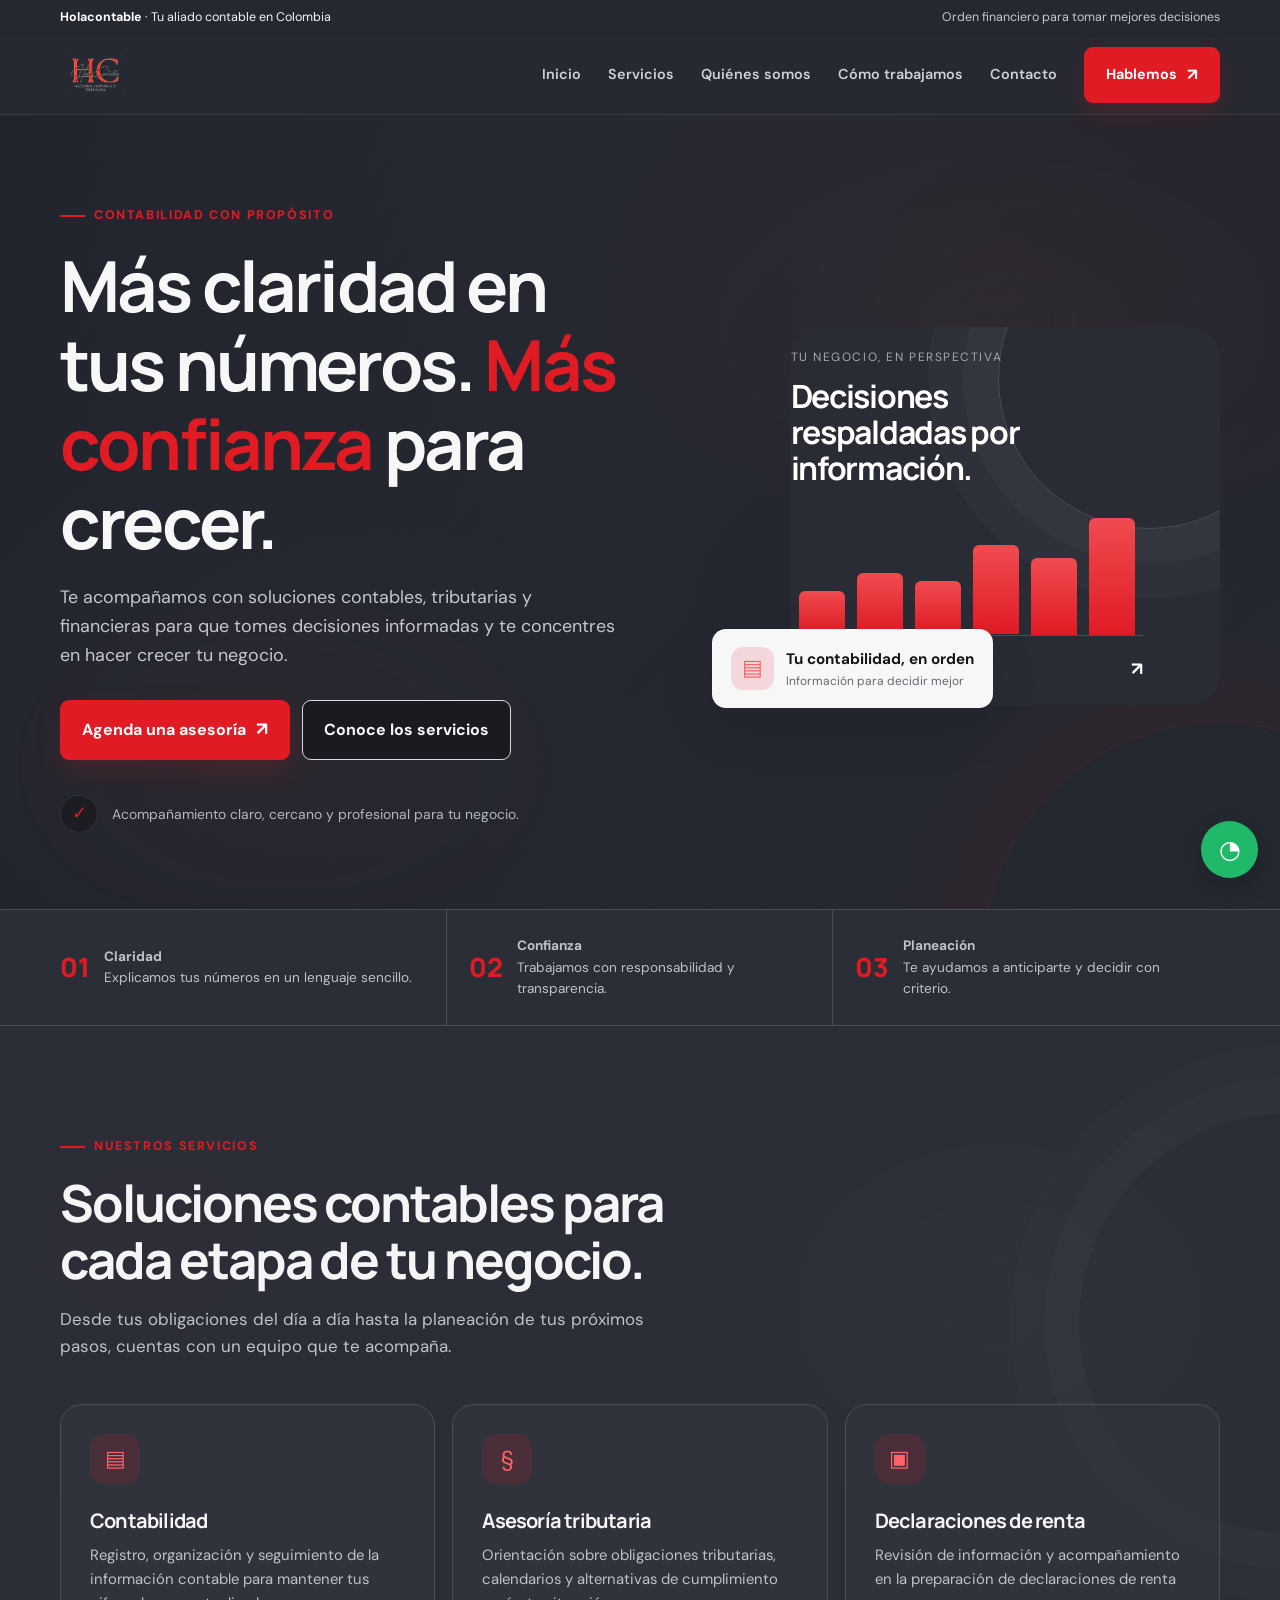
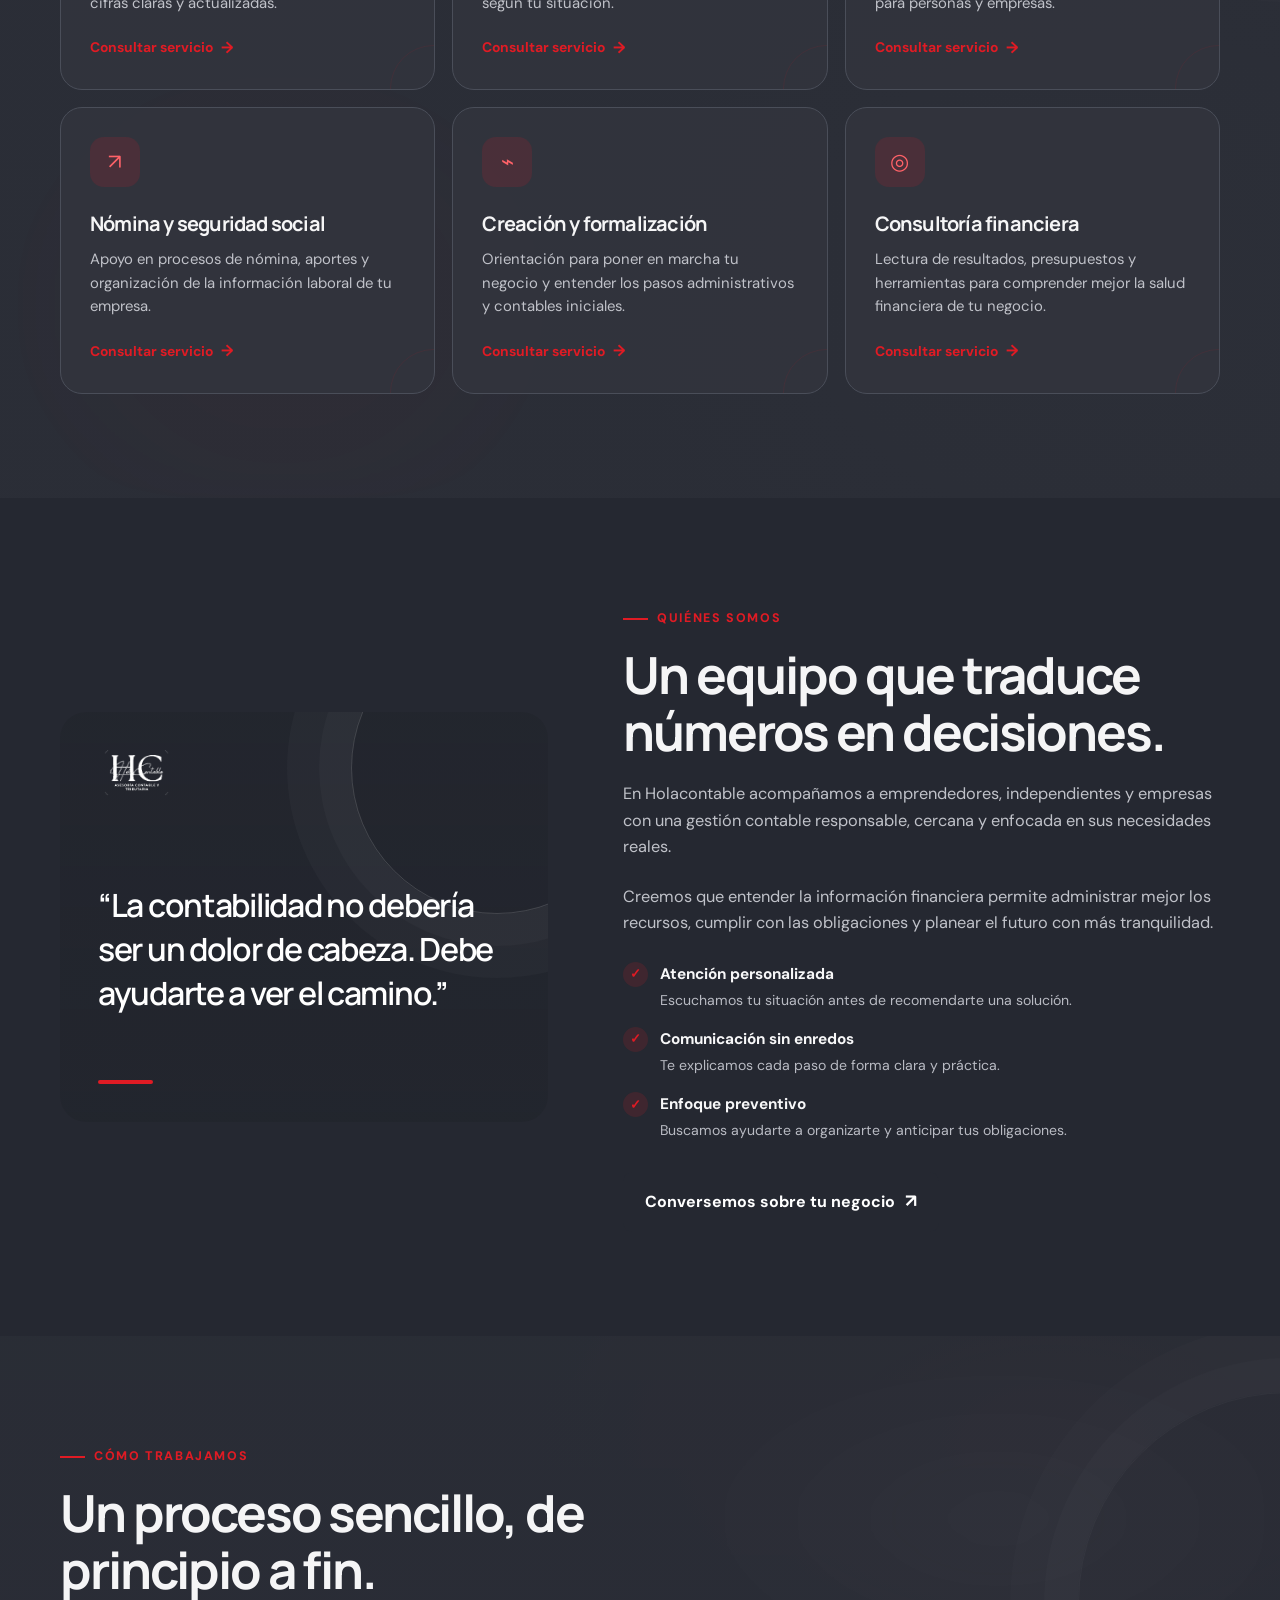
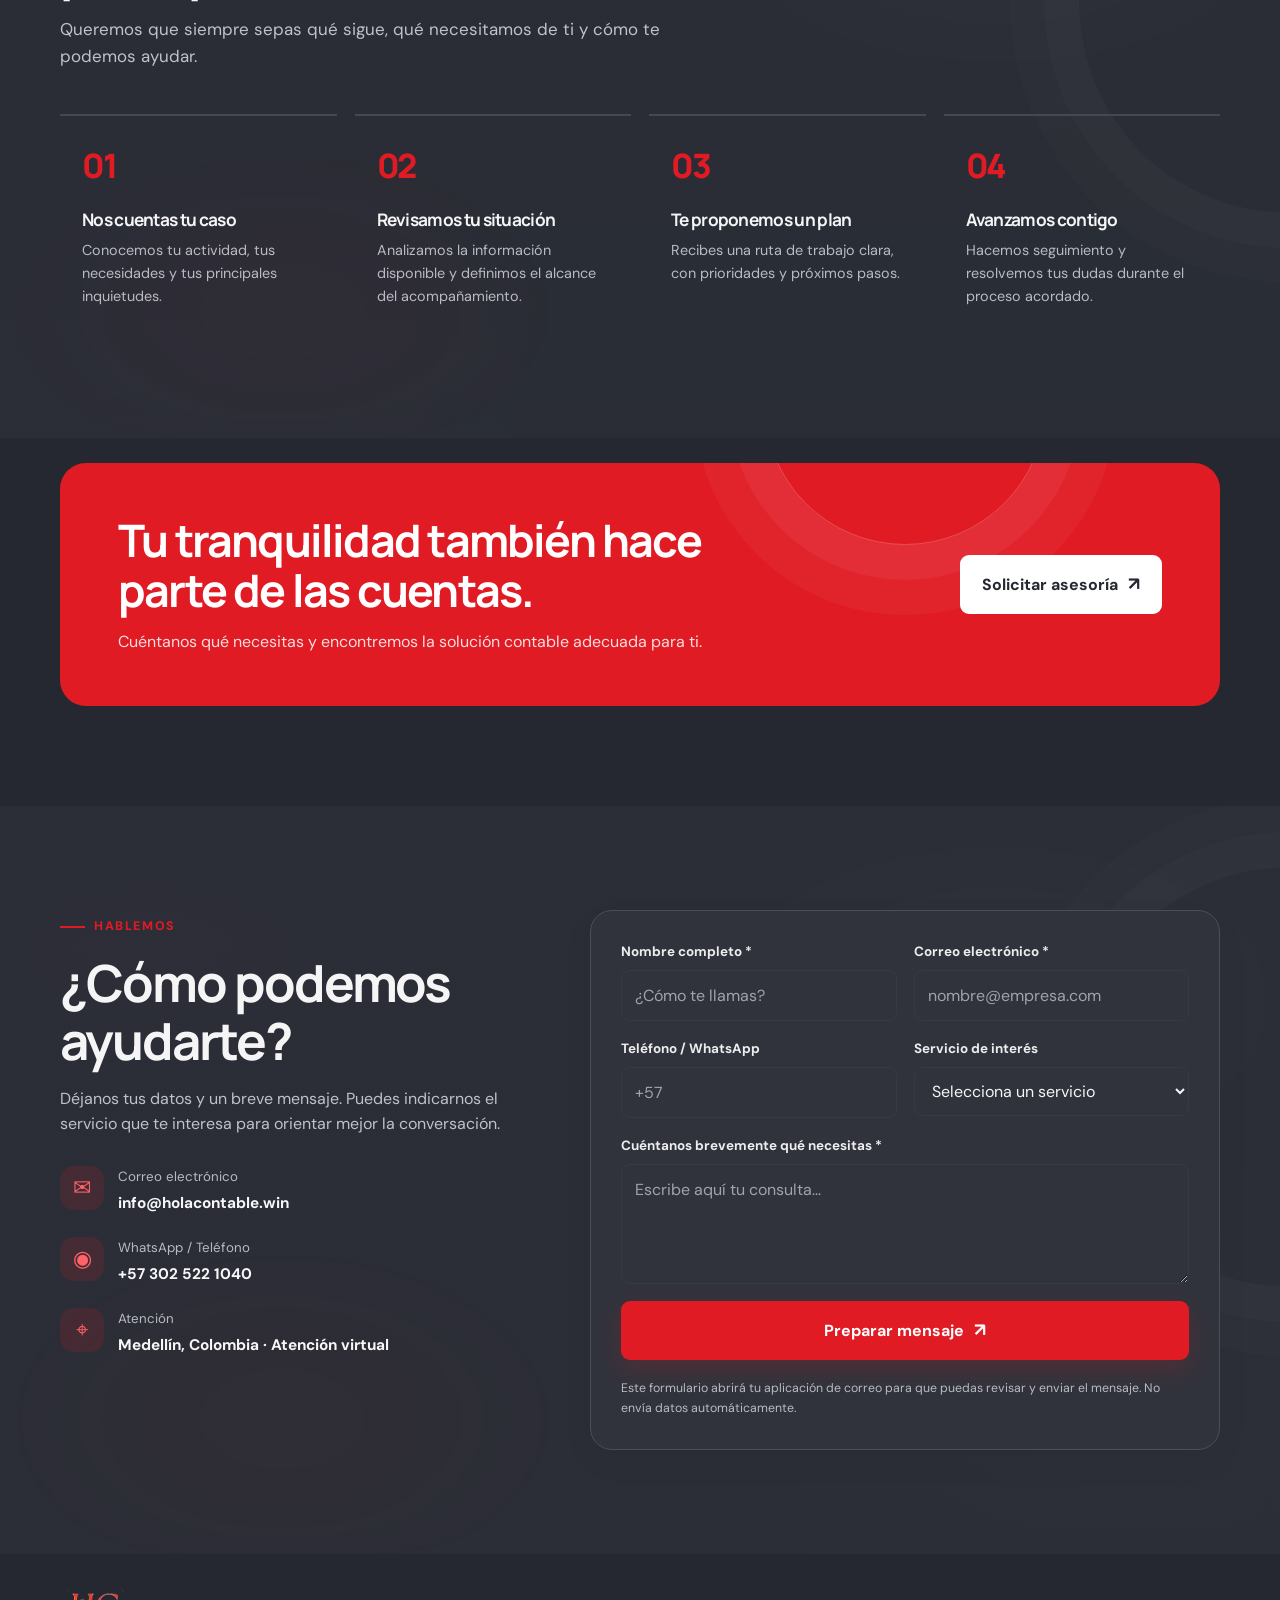
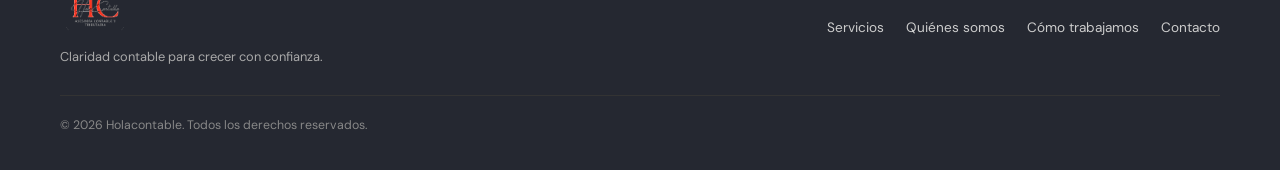
==== commit 3f753d22: "Rediseño completo: nueva portada con imágenes de fondo, logo real y datos de contacto actualizados R" ====
--- a/index.html
+++ b/index.html
@@ -1,330 +1,517 @@
-<!DOCTYPE html>
+﻿<!DOCTYPE html>
 <html lang="es">
 <head>
-<meta charset="UTF-8">
-<meta name="viewport" content="width=device-width, initial-scale=1.0">
-<title>HolaContable | Servicios Contables y Tributarios</title>
-<meta name="description" content="HolaContable: contabilidad, impuestos y asesoría financiera para tu negocio. Simplificamos tus números para que tú te enfoques en crecer.">
-<link rel="icon" href="assets/favicon.svg" type="image/svg+xml">
-<link rel="preconnect" href="https://fonts.googleapis.com">
-<link href="https://fonts.googleapis.com/css2?family=Poppins:wght@400;500;600;700;800&family=Inter:wght@400;500;600&display=swap" rel="stylesheet">
-<link rel="stylesheet" href="styles.css">
+  <meta charset="UTF-8">
+  <meta name="viewport" content="width=device-width, initial-scale=1.0">
+  <meta name="theme-color" content="#292c34">
+  <meta name="description" content="Holacontable: asesoría contable, tributaria y financiera para empresas y emprendedores en Colombia.">
+  <title>Holacontable | Claridad contable para crecer</title>
+  <link rel="preconnect" href="https://fonts.googleapis.com">
+  <link rel="preconnect" href="https://fonts.gstatic.com" crossorigin>
+  <link href="https://fonts.googleapis.com/css2?family=DM+Sans:wght@400;500;600;700&family=Manrope:wght@400;500;600;700;800&display=swap" rel="stylesheet">
+  <style>
+    :root {
+      --red: #e01b24;
+      --red-dark: #b5121b;
+      --ink: #252831;
+      --muted: #777b84;
+      --line: #4a4e59;
+      --soft: #2d3039;
+      --white: #fff;
+      --radius: 22px;
+      --shadow: 0 18px 55px rgba(0,0,0,.08);
+    }
+    * { box-sizing: border-box; }
+    html { scroll-behavior: smooth; scroll-padding-top: 90px; }
+    body { margin: 0; color: #f7f7f8; background: #252831; font-family: "DM Sans", sans-serif; line-height: 1.6; }
+    h1,h2,h3,h4 { font-family: "Manrope", sans-serif; line-height: 1.12; letter-spacing: -.04em; margin: 0; }
+    p { margin: 0; }
+    a { color: inherit; text-decoration: none; }
+    button,input,textarea,select { font: inherit; }
+    .container { width: min(1160px, calc(100% - 44px)); margin: auto; }
+    .eyebrow { display: inline-flex; align-items: center; gap: 9px; color: var(--red); font-size: .78rem; font-weight: 800; letter-spacing: .13em; text-transform: uppercase; }
+    .eyebrow:before { content: ""; width: 25px; height: 2px; background: currentColor; }
+    .section { padding: 104px 0; }
+    .section-head { max-width: 690px; margin-bottom: 44px; }
+    .section-head h2 { color: #f5f5f6; font-size: clamp(2rem, 4vw, 3.35rem); margin: 17px 0; }
+    .section-head p { color: #c0c2c9; font-size: 1.06rem; max-width: 600px; }
+    .btn { display: inline-flex; align-items: center; justify-content: center; gap: 10px; padding: 14px 21px; border: 1px solid transparent; border-radius: 9px; font-weight: 700; cursor: pointer; transition: transform .2s, background .2s, box-shadow .2s; }
+    .btn:hover { transform: translateY(-2px); }
+    .btn-primary { color: white; background: var(--red); box-shadow: 0 9px 24px rgba(215,25,32,.2); }
+    .btn-primary:hover { background: var(--red-dark); }
+    .btn-dark { background: var(--ink); color: white; }
+    .btn-outline { border-color: #d9d9d9; background: #191b21; }
+    .btn-outline:hover { border-color: var(--ink); }
+    .arrow { font-size: 1.15em; transition: transform .2s; }
+    a:hover .arrow { transform: translateX(4px); }
+
+    /* Texturas atmosféricas suaves: formas desenfocadas para dar profundidad sin distraer. */
+    .hero, .services, .process, .contact { isolation: isolate; }
+    .hero::before, .services::before, .process::before, .contact::before {
+      content: "";
+      position: absolute;
+      inset: 0;
+      pointer-events: none;
+      z-index: -1;
+      opacity: .42;
+      background:
+        radial-gradient(ellipse at 78% 26%, rgba(255,255,255,.055), transparent 24%),
+        radial-gradient(ellipse at 22% 82%, rgba(224,27,36,.07), transparent 22%);
+      filter: blur(18px);
+    }
+    .services, .process, .contact { position: relative; overflow: hidden; }
+    .services::after, .process::after, .contact::after {
+      content: "";
+      position: absolute;
+      width: 420px;
+      height: 420px;
+      border-radius: 50%;
+      border: 1px solid rgba(255,255,255,.035);
+      right: -220px;
+      top: 8%;
+      box-shadow: 0 0 0 34px rgba(255,255,255,.015), 0 0 0 68px rgba(255,255,255,.012);
+      pointer-events: none;
+      z-index: -1;
+    }
+
+    /* Navegación */
+    .topbar { background: var(--ink); color: #f5f5f5; font-size: .78rem; }
+    .topbar-inner { min-height: 36px; display: flex; justify-content: space-between; align-items: center; gap: 15px; }
+    .topbar strong { color: white; }
+    .topbar-note { opacity: .78; }
+    header { position: sticky; top: 0; z-index: 50; background: rgba(39,42,50,.94); backdrop-filter: blur(16px); border-bottom: 1px solid rgba(255,255,255,.08); }
+    .nav { height: 78px; display: flex; align-items: center; justify-content: space-between; gap: 30px; }
+    .brand { display: inline-flex; align-items: center; gap: 10px; flex-shrink: 0; }
+    .brand-mark { width: 40px; height: 40px; display: grid; place-items: center; background: var(--red); color: white; border-radius: 11px; font-family: Manrope, sans-serif; font-weight: 800; font-size: 1.35rem; letter-spacing: -.08em; }
+    .brand-logo-img { height: 42px; width: auto; display: block; }
+    .brand-logo-img-light { height: 46px; filter: brightness(0) invert(1); }
+    .brand-name { color: #f5f5f6; font: 800 1.38rem Manrope, sans-serif; letter-spacing: -.07em; }
+    .brand-name span { color: var(--red); }
+    .nav-links { display: flex; align-items: center; gap: 27px; font-size: .9rem; font-weight: 600; }
+    .nav-links a:not(.btn) { color: #d0d1d5; transition: color .2s; }
+    .nav-links a:not(.btn):hover, .nav-links a.active { color: var(--red); }
+    .menu-toggle { display: none; border: 0; background: transparent; font-size: 1.7rem; cursor: pointer; }
+
+    /* Portada */
+    .hero { position: relative; isolation: isolate; overflow: hidden; padding: 84px 0 76px; background:
+      linear-gradient(105deg, rgba(31,34,42,.90) 0%, rgba(36,39,47,.79) 52%, rgba(31,34,42,.70) 100%),
+      url('https://images.unsplash.com/photo-1554224155-6726b3ff858f?auto=format&fit=crop&w=2000&q=85') center/cover,
+      radial-gradient(ellipse at 78% 20%, rgba(224,27,36,.17), transparent 36%),
+      radial-gradient(ellipse at 15% 75%, rgba(255,255,255,.09), transparent 28%),
+      linear-gradient(135deg,#3a3e48 0%,#252831 58%,#343843 100%);
+    background-size: cover; }
+    .hero:after { content: ""; position: absolute; width: 470px; height: 470px; border: 1px solid rgba(215,25,32,.14); border-radius: 50%; right: -175px; bottom: -285px; box-shadow: 0 0 0 42px rgba(215,25,32,.025), 0 0 0 84px rgba(215,25,32,.02); pointer-events: none; }
+    .hero-grid { display: grid; grid-template-columns: 1.08fr .92fr; align-items: center; gap: 60px; position: relative; z-index: 1; }
+    .hero h1 { color: #f7f7f8; font-size: clamp(2.8rem, 5.5vw, 5.25rem); max-width: 690px; margin: 20px 0 22px; }
+    .hero h1 span { color: var(--red); }
+    .hero-copy { color: #c5c7ce; font-size: 1.12rem; max-width: 555px; }
+    .hero-actions { display: flex; flex-wrap: wrap; gap: 12px; margin-top: 31px; }
+    .hero-trust { display: flex; align-items: center; gap: 14px; margin-top: 35px; color: #b4b6bd; font-size: .87rem; }
+    .trust-icon { width: 38px; height: 38px; display: grid; place-items: center; background: #1b1d23; border: 1px solid #30323a; border-radius: 50%; color: var(--red); font-size: 1.15rem; }
+    .hero-visual { position: relative; min-height: 430px; display: flex; align-items: center; justify-content: center; }
+    .visual-backdrop { position: absolute; width: 85%; height: 88%; right: 0; top: 6%; border-radius: 32px; background: #292c34; overflow: hidden; }
+    .visual-backdrop:before { content: ""; position: absolute; width: 300px; height: 300px; border: 1px solid rgba(255,255,255,.15); border-radius: 50%; top: -100px; right: -80px; box-shadow: 0 0 0 35px rgba(255,255,255,.025),0 0 0 70px rgba(255,255,255,.025); }
+    .visual-content { position: relative; z-index: 2; width: 82%; padding: 31px; color: white; }
+    .visual-label { font-size: .75rem; letter-spacing: .13em; text-transform: uppercase; color: #a6a8b0; }
+    .visual-content h3 { font-size: 2rem; margin: 12px 0 24px; max-width: 320px; }
+    .chart { height: 125px; display: flex; align-items: end; gap: 12px; border-bottom: 1px solid #4c4c4c; padding: 0 8px; }
+    .bar { flex: 1; background: linear-gradient(180deg,#f04b50,var(--red)); border-radius: 6px 6px 0 0; animation: grow .9s ease both; transform-origin: bottom; }
+    .bar:nth-child(1){height:35%;animation-delay:.08s}.bar:nth-child(2){height:50%;animation-delay:.16s}.bar:nth-child(3){height:43%;animation-delay:.24s}.bar:nth-child(4){height:72%;animation-delay:.32s}.bar:nth-child(5){height:62%;animation-delay:.4s}.bar:nth-child(6){height:94%;animation-delay:.48s}
+    @keyframes grow { from { transform: scaleY(.1); opacity:.3; } to { transform: scaleY(1); opacity:1; } }
+    .visual-foot { display: flex; justify-content: space-between; align-items: center; margin-top: 19px; color: #b7bac2; font-size: .8rem; }
+    .visual-foot strong { color: white; font-size: 1.15rem; }
+    .floating-card { position: absolute; z-index: 3; bottom: 23px; left: -2px; background: #f7f7f8; color: #111; padding: 17px 19px; border-radius: 14px; box-shadow: var(--shadow); display: flex; align-items: center; gap: 12px; animation: float 4s ease-in-out infinite; }
+    .floating-symbol { width: 43px; height: 43px; border-radius: 12px; background: rgba(224,27,36,.14); color: #ff6268; display: grid; place-items: center; font-size: 1.35rem; }
+    .floating-card small { color: #666a70; display: block; font-size: .75rem; }
+    .floating-card strong { color: #151515; font-size: .95rem; }
+    @keyframes float { 0%,100% { transform: translateY(0); } 50% { transform: translateY(-7px); } }
+
+    .proof-strip { background: #2b2e36; border-top: 1px solid #4a4e59; border-bottom: 1px solid #4a4e59; }
+    .proof-grid { display: grid; grid-template-columns: repeat(3,1fr); }
+    .proof-item { display: flex; align-items: center; gap: 14px; padding: 25px 22px; border-right: 1px solid var(--line); }
+    .proof-item:first-child { padding-left: 0; }
+    .proof-item:last-child { border: 0; }
+    .proof-number { font: 800 1.65rem Manrope,sans-serif; color: var(--red); }
+    .proof-item p { color: #c0c2c9; font-size: .85rem; }
+
+    /* Servicios */
+    .services { background:
+      linear-gradient(rgba(43,46,55,.91), rgba(43,46,55,.93)),
+      url('https://images.unsplash.com/photo-1521737711867-e3b97375f902?auto=format&fit=crop&w=1800&q=80') center/cover,
+      radial-gradient(ellipse at 12% 20%, rgba(224,27,36,.11), transparent 34%),
+      radial-gradient(ellipse at 88% 80%, rgba(255,255,255,.08), transparent 32%); }
+    .service-grid { display: grid; grid-template-columns: repeat(3,1fr); gap: 17px; }
+    .service-card { position: relative; min-height: 250px; padding: 29px; background: rgba(49,52,61,.94); border: 1px solid #4a4e59; border-radius: var(--radius); transition: transform .25s, box-shadow .25s, border-color .25s; overflow: hidden; }
+    .service-card:hover { transform: translateY(-7px); box-shadow: var(--shadow); border-color: rgba(224,27,36,.6); }
+    .service-icon { width: 50px; height: 50px; display: grid; place-items: center; background: rgba(224,27,36,.14); color: #ff6268; border-radius: 14px; font-size: 1.35rem; margin-bottom: 26px; }
+    .service-card h3 { color: #f5f5f6; font-size: 1.25rem; margin-bottom: 12px; }
+    .service-card p { color: #c0c2c9; font-size: .93rem; }
+    .service-link { display: inline-flex; gap: 8px; align-items: center; margin-top: 19px; font-weight: 700; font-size: .87rem; color: var(--red); }
+    .service-card:after { content: ""; position: absolute; width: 85px; height: 85px; border: 1px solid rgba(215,25,32,.09); border-radius: 50%; right: -43px; bottom: -43px; }
+
+    /* Nosotros */
+    .about-grid { display: grid; grid-template-columns: .9fr 1.1fr; gap: 75px; align-items: center; }
+    .about-panel { background: linear-gradient(rgba(34,37,45,.83), rgba(34,37,45,.91)), url('https://images.unsplash.com/photo-1556761175-b413da4baf72?auto=format&fit=crop&w=1100&q=80') center/cover; border-radius: 26px; min-height: 410px; padding: 38px; color: white; position: relative; overflow: hidden; display: flex; flex-direction: column; justify-content: space-between; }
+    .about-panel:before { content: ""; position: absolute; width: 290px; height: 290px; border: 1px solid rgba(255,255,255,.15); border-radius: 50%; right: -95px; top: -90px; box-shadow: 0 0 0 32px rgba(255,255,255,.025),0 0 0 64px rgba(255,255,255,.025); }
+    .about-panel > * { position: relative; z-index: 1; }
+    .about-panel .brand-name { font-size: 1.65rem; }
+    .about-panel blockquote { font: 600 clamp(1.55rem,2.5vw,2.2rem) Manrope,sans-serif; letter-spacing: -.04em; margin: 50px 0 28px; }
+    .about-panel .red-line { height: 4px; width: 55px; background: var(--red); border-radius: 4px; }
+    .about-copy h2 { color: #f5f5f6; font-size: clamp(2rem,4vw,3.2rem); margin: 17px 0 21px; }
+    .about-copy > p { color: #c0c2c9; font-size: 1.02rem; margin-bottom: 24px; }
+    .value-list { display: grid; gap: 15px; margin: 26px 0 30px; }
+    .value-item { display: flex; align-items: flex-start; gap: 12px; }
+    .check { flex: 0 0 25px; height: 25px; display: grid; place-items: center; color: var(--red); background: rgba(224,27,36,.14); border-radius: 50%; font-size: .8rem; font-weight: 800; }
+    .value-item strong { display: block; font-size: .96rem; }
+    .value-item span:last-child { color: #b9bbc3; font-size: .88rem; }
+
+    /* Proceso */
+    .process { background:
+      linear-gradient(rgba(42,45,54,.91), rgba(42,45,54,.94)),
+      url('https://images.unsplash.com/photo-1551836022-d5d88e9218df?auto=format&fit=crop&w=1800&q=80') center/cover,
+      radial-gradient(ellipse at 82% 15%, rgba(224,27,36,.10), transparent 35%),
+      radial-gradient(ellipse at 10% 95%, rgba(255,255,255,.08), transparent 28%); }
+    .process-grid { display: grid; grid-template-columns: repeat(4,1fr); gap: 18px; counter-reset: step; }
+    .process-step { padding: 26px 22px; border-top: 2px solid #454852; position: relative; transition: border-color .2s; }
+    .process-step:hover { border-color: var(--red); }
+    .step-number { color: var(--red); font: 800 2.1rem Manrope,sans-serif; margin-bottom: 22px; letter-spacing: -.07em; }
+    .process-step h3 { color: #f5f5f6; font-size: 1.08rem; margin-bottom: 10px; }
+    .process-step p { color: #b9bbc3; font-size: .9rem; }
+
+    /* CTA */
+    .cta-wrap { padding: 25px 0 100px; }
+    .cta { position: relative; overflow: hidden; background: var(--red); color: white; border-radius: 26px; padding: 52px 58px; display: flex; align-items: center; justify-content: space-between; gap: 30px; }
+    .cta:after { content: ""; position: absolute; width: 280px; height: 280px; border: 1px solid rgba(255,255,255,.22); border-radius: 50%; right: 15%; top: -200px; box-shadow: 0 0 0 35px rgba(255,255,255,.05),0 0 0 70px rgba(255,255,255,.035); }
+    .cta-copy { position: relative; z-index: 1; max-width: 660px; }
+    .cta h2 { font-size: clamp(1.8rem,3.5vw,3rem); margin-bottom: 13px; }
+    .cta p { color: rgba(255,255,255,.85); }
+    .cta .btn { background: white; color: var(--ink); flex-shrink: 0; position: relative; z-index: 1; }
+    .cta .btn:hover { box-shadow: 0 10px 28px rgba(0,0,0,.18); }
+
+    /* Contacto y pie */
+    .contact { background:
+      linear-gradient(rgba(43,46,55,.91), rgba(43,46,55,.94)),
+      url('https://images.unsplash.com/photo-1556761175-4b46a572b786?auto=format&fit=crop&w=1800&q=80') center/cover,
+      radial-gradient(ellipse at 12% 20%, rgba(224,27,36,.12), transparent 34%),
+      radial-gradient(ellipse at 88% 80%, rgba(255,255,255,.08), transparent 32%); }
+    .contact-grid { display: grid; grid-template-columns: .85fr 1.15fr; gap: 65px; align-items: start; }
+    .contact-copy h2 { color: #f5f5f6; font-size: clamp(2rem,4vw,3.2rem); margin: 17px 0; }
+    .contact-copy > p { color: #c0c2c9; margin-bottom: 29px; }
+    .contact-detail { display: flex; gap: 14px; margin: 21px 0; align-items: flex-start; }
+    .contact-detail .service-icon { flex-shrink: 0; margin: 0; width: 44px; height: 44px; }
+    .contact-detail small { display: block; color: #b9bbc3; margin-bottom: 3px; }
+    .contact-detail strong { font-size: .96rem; }
+    .contact-form { background: rgba(49,52,61,.96); border: 1px solid #4a4e59; border-radius: 22px; padding: 30px; box-shadow: 0 12px 38px rgba(0,0,0,.035); }
+    .form-grid { display: grid; grid-template-columns: 1fr 1fr; gap: 17px; }
+    .field { display: flex; flex-direction: column; gap: 7px; }
+    .field.full { grid-column: 1 / -1; }
+    .field label { font-size: .84rem; font-weight: 700; color: #ededf0; }
+    .field input,.field textarea,.field select { width: 100%; border: 1px solid #383a43; color: #f5f5f5; background: #30333c; padding: 12px 13px; border-radius: 9px; outline: none; transition: border-color .2s, box-shadow .2s; }
+    .field input::placeholder,.field textarea::placeholder { color: #a0a3ac; }
+    .field select option { background: #30333c; color: #f5f5f5; }
+    .field input:focus,.field textarea:focus,.field select:focus { border-color: var(--red); box-shadow: 0 0 0 3px rgba(224,27,36,.12); }
+    .field textarea { min-height: 120px; resize: vertical; }
+    .form-note { color: #b9bbc3; font-size: .77rem; margin-top: 12px; }
+    footer { background: var(--ink); color: white; padding: 35px 0; }
+    .footer-inner { display: flex; justify-content: space-between; align-items: center; gap: 25px; }
+    .footer-brand p { color: #aaa; font-size: .8rem; margin-top: 9px; }
+    .footer-links { display: flex; flex-wrap: wrap; gap: 22px; color: #ccc; font-size: .85rem; }
+    .footer-links a:hover { color: white; }
+    .copyright { color: #888; font-size: .77rem; margin-top: 27px; padding-top: 20px; border-top: 1px solid #333; }
+    .whatsapp { position: fixed; right: 22px; bottom: 22px; z-index: 40; width: 57px; height: 57px; display: grid; place-items: center; border-radius: 50%; color: white; background: #20b96a; box-shadow: 0 9px 24px rgba(0,0,0,.2); font-size: 1.55rem; transition: transform .2s; }
+    .whatsapp:hover { transform: translateY(-4px) scale(1.03); }
+    .reveal { opacity: 0; transform: translateY(22px); transition: opacity .65s ease, transform .65s ease; }
+    .reveal.visible { opacity: 1; transform: translateY(0); }
+    @media (prefers-reduced-motion: reduce) { *,*::before,*::after { animation-duration: .01ms !important; transition-duration: .01ms !important; scroll-behavior: auto !important; } .reveal { opacity: 1; transform: none; } }
+    @media (max-width: 900px) {
+      .nav-links { gap: 16px; }
+      .nav-links .btn { padding: 11px 13px; }
+      .hero-grid { gap: 30px; }
+      .hero-visual { min-height: 380px; }
+      .service-grid { grid-template-columns: repeat(2,1fr); }
+      .about-grid,.contact-grid { gap: 35px; }
+      .process-grid { grid-template-columns: repeat(2,1fr); }
+    }
+    @media (max-width: 700px) {
+      .container { width: min(100% - 32px, 560px); }
+      .section { padding: 74px 0; }
+      .topbar-inner { justify-content: center; text-align: center; min-height: 32px; }
+      .topbar-note { display: none; }
+      .nav { height: 68px; }
+      .menu-toggle { display: block; }
+      .nav-links { display: none; position: absolute; left: 0; right: 0; top: 68px; padding: 18px 22px 24px; background: #30333c; border-bottom: 1px solid #4a4e59; box-shadow: 0 18px 25px rgba(0,0,0,.35); flex-direction: column; align-items: stretch; gap: 0; }
+      .nav-links.open { display: flex; }
+      .nav-links a:not(.btn) { padding: 12px 0; border-bottom: 1px solid #393c46; }
+      .nav-links .btn { margin-top: 14px; }
+      .hero { padding: 63px 0 54px; }
+      .hero-grid { grid-template-columns: 1fr; }
+      .hero h1 { color: #f7f7f8; font-size: clamp(2.65rem, 12vw, 4.1rem); }
+      .hero-visual { min-height: 360px; margin-top: 8px; }
+      .visual-backdrop { width: 91%; }
+      .visual-content { padding: 24px; }
+      .floating-card { left: 0; bottom: 6px; }
+      .proof-grid { grid-template-columns: 1fr; }
+      .proof-item,.proof-item:first-child { padding: 17px 0; border-right: 0; border-bottom: 1px solid var(--line); }
+      .proof-item:last-child { border-bottom: 0; }
+      .service-grid { grid-template-columns: 1fr; }
+      .service-card { min-height: unset; }
+      .about-grid,.contact-grid { grid-template-columns: 1fr; }
+      .about-panel { min-height: 340px; }
+      .about-panel blockquote { margin: 42px 0 25px; }
+      .process-grid { grid-template-columns: 1fr; gap: 4px; }
+      .process-step { padding: 22px 0; }
+      .step-number { margin-bottom: 10px; }
+      .cta-wrap { padding: 10px 0 70px; }
+      .cta { padding: 33px 25px; align-items: flex-start; flex-direction: column; }
+      .contact-form { padding: 22px; }
+      .form-grid { grid-template-columns: 1fr; }
+      .field.full { grid-column: auto; }
+      .footer-inner { align-items: flex-start; flex-direction: column; }
+      .footer-links { gap: 15px; }
+    }
+  </style>
 </head>
 <body>
-
-<header class="site-header" id="top">
-  <div class="container nav-wrap">
-    <a href="#top" class="brand">
-      <img src="assets/logo.png" alt="HolaContable" class="brand-logo">
-    </a>
-    <nav class="main-nav" id="mainNav">
-      <a href="#servicios">Servicios</a>
-      <a href="#nosotros">Nosotros</a>
-      <a href="#proceso">Proceso</a>
-      <a href="#precios">Planes</a>
-      <a href="#preguntas">FAQ</a>
-      <a href="#contacto" class="btn btn-primary btn-sm">Agenda una asesoría</a>
-    </nav>
-    <button class="nav-toggle" id="navToggle" aria-label="Abrir menú" aria-expanded="false">
-      <span></span><span></span><span></span>
-    </button>
-  </div>
-</header>
-
-<main>
-
-  <section class="hero">
-    <div class="container hero-grid">
-      <div class="hero-copy">
-        <span class="eyebrow">Contabilidad para pymes y emprendedores</span>
-        <h1>Decisiones más inteligentes empiezan con <em>cuentas claras.</em></h1>
-        <p>Más que registrar cifras: convertimos tu información contable y tributaria en claridad para administrar, cumplir y hacer crecer tu empresa con confianza.</p>
-        <div class="hero-actions">
-          <a href="#contacto" class="btn btn-primary">Solicitar cotización</a>
-          <a href="#servicios" class="btn btn-ghost">Ver servicios</a>
-        </div>
-        <ul class="hero-badges">
-          <li>✔ Declaraciones a tiempo</li>
-          <li>✔ Asesoría personalizada</li>
-          <li>✔ 100% en línea</li>
-        </ul>
-      </div>
-      <div class="hero-visual" aria-hidden="true">
-        <div class="card-float card-1">
-          <span class="label">Información financiera</span>
-          <span class="value">Decisiones con criterio</span>
-        </div>
-        <div class="card-float card-2">
-          <span class="label">Gestión tributaria</span>
-          <span class="value">Orden y previsión ✓</span>
-        </div>
-        <div class="hero-shape"></div>
-      </div>
-    </div>
-  </section>
-
-  <section class="logos">
-    <div class="container">
-      <p>Confían en nosotros emprendedores y pymes de distintos sectores</p>
-      <div class="logos-row">
-        <span>Comercio</span>
-        <span>Servicios</span>
-        <span>Restaurantes</span>
-        <span>E-commerce</span>
-        <span>Construcción</span>
-        <span>Freelancers</span>
-      </div>
-    </div>
-  </section>
-
-  <section id="servicios" class="section">
-    <div class="container">
-      <div class="section-head">
-        <span class="eyebrow">Qué hacemos</span>
-        <h2>Servicios contables integrales</h2>
-        <p>Soluciones pensadas para que entiendas tus números, cumplas con tranquilidad y tengas información útil para dirigir tu negocio.</p>
-      </div>
-      <div class="grid grid-3">
-        <article class="card">
-          <div class="icon"><svg viewBox="0 0 24 24" fill="none" stroke="currentColor" stroke-width="2" stroke-linecap="round" stroke-linejoin="round"><line x1="4" y1="20" x2="4" y2="12"/><line x1="12" y1="20" x2="12" y2="6"/><line x1="20" y1="20" x2="20" y2="14"/><line x1="2" y1="20" x2="22" y2="20"/></svg></div>
-          <h3>Contabilidad general</h3>
-          <p>Registro contable, estados financieros y conciliaciones bancarias mes a mes.</p>
-        </article>
-        <article class="card">
-          <div class="icon"><svg viewBox="0 0 24 24" fill="none" stroke="currentColor" stroke-width="2" stroke-linecap="round" stroke-linejoin="round"><path d="M14 2H6a2 2 0 0 0-2 2v16a2 2 0 0 0 2 2h12a2 2 0 0 0 2-2V8z"/><polyline points="14 2 14 8 20 8"/><line x1="8" y1="13" x2="16" y2="13"/><line x1="8" y1="17" x2="16" y2="17"/></svg></div>
-          <h3>Impuestos y declaraciones</h3>
-          <p>Cálculo y presentación de impuestos nacionales y municipales, sin vencimientos perdidos.</p>
-        </article>
-        <article class="card">
-          <div class="icon"><svg viewBox="0 0 24 24" fill="none" stroke="currentColor" stroke-width="2" stroke-linecap="round" stroke-linejoin="round"><rect x="2" y="7" width="20" height="14" rx="2"/><path d="M16 21V5a2 2 0 0 0-2-2h-4a2 2 0 0 0-2 2v16"/></svg></div>
-          <h3>Nómina y seguridad social</h3>
-          <p>Liquidación de nómina, prestaciones sociales y aportes a seguridad social.</p>
-        </article>
-        <article class="card">
-          <div class="icon"><svg viewBox="0 0 24 24" fill="none" stroke="currentColor" stroke-width="2" stroke-linecap="round" stroke-linejoin="round"><rect x="4" y="2" width="16" height="20" rx="1"/><line x1="9" y1="7" x2="9" y2="7.01"/><line x1="15" y1="7" x2="15" y2="7.01"/><line x1="9" y1="11" x2="9" y2="11.01"/><line x1="15" y1="11" x2="15" y2="11.01"/><line x1="9" y1="15" x2="9" y2="15.01"/><line x1="15" y1="15" x2="15" y2="15.01"/><line x1="10" y1="22" x2="10" y2="18"/><line x1="14" y1="22" x2="14" y2="18"/></svg></div>
-          <h3>Constitución de empresas</h3>
-          <p>Te acompañamos en la creación legal de tu empresa y registros ante entidades.</p>
-        </article>
-        <article class="card">
-          <div class="icon"><svg viewBox="0 0 24 24" fill="none" stroke="currentColor" stroke-width="2" stroke-linecap="round" stroke-linejoin="round"><polyline points="23 6 13.5 15.5 8.5 10.5 1 18"/><polyline points="17 6 23 6 23 12"/></svg></div>
-          <h3>Asesoría financiera</h3>
-          <p>Análisis de flujo de caja, presupuestos y proyecciones para crecer con control.</p>
-        </article>
-        <article class="card">
-          <div class="icon"><svg viewBox="0 0 24 24" fill="none" stroke="currentColor" stroke-width="2" stroke-linecap="round" stroke-linejoin="round"><path d="M12 2 3 6v6c0 5.25 3.75 9.75 9 11 5.25-1.25 9-5.75 9-11V6z"/><polyline points="9 12 11 14 15 10"/></svg></div>
-          <h3>Auditoría y revisoría fiscal</h3>
-          <p>Revisión y control interno para dar confianza a socios e inversionistas.</p>
-        </article>
-      </div>
-    </div>
-  </section>
-
-  <section id="nosotros" class="section section-alt">
-    <div class="container about-grid">
-      <div class="about-copy">
-        <span class="eyebrow">Sobre HolaContable</span>
-        <h2>Contadores que hablan tu idioma, no solo el de los números.</h2>
-        <p>Acompañamos a emprendedores y empresas en la organización de su información contable, el cumplimiento de sus obligaciones y la lectura de sus resultados. Creemos que una buena contabilidad no se limita a cumplir requisitos: debe ayudarte a entender tu negocio, anticiparte y decidir con más seguridad.</p>
-        <div class="stats-row">
-          <div class="stat"><strong>01</strong><span>Información organizada</span></div>
-          <div class="stat"><strong>02</strong><span>Obligaciones bajo control</span></div>
-          <div class="stat"><strong>03</strong><span>Mejores decisiones</span></div>
-        </div>
-      </div>
-      <div class="about-values">
-        <div class="value-item">
-          <h4>Transparencia</h4>
-          <p>Reportes claros y lenguaje sencillo, sin tecnicismos innecesarios.</p>
-        </div>
-        <div class="value-item">
-          <h4>Puntualidad</h4>
-          <p>Cumplimos fechas tributarias para que nunca tengas sanciones.</p>
-        </div>
-        <div class="value-item">
-          <h4>Cercanía</h4>
-          <p>Atención directa con tu contador asignado, no un call center.</p>
-        </div>
-      </div>
-    </div>
-  </section>
-
-  <section id="proceso" class="section">
-    <div class="container">
-      <div class="section-head">
-        <span class="eyebrow">Metodología de trabajo</span>
-        <h2>Un proceso claro, con seguimiento de principio a fin</h2>
-        <p>Definimos prioridades, responsabilidades y entregables para que siempre sepas qué estamos haciendo y qué sigue.</p>
-      </div>
-      <div class="grid grid-4 steps">
-        <div class="step">
-          <span class="step-num">01</span>
-          <h3>Diagnóstico</h3>
-          <p>Analizamos el estado actual de tu contabilidad y necesidades.</p>
-        </div>
-        <div class="step">
-          <span class="step-num">02</span>
-          <h3>Propuesta</h3>
-          <p>Diseñamos un plan a tu medida con alcance y tarifas claras.</p>
-        </div>
-        <div class="step">
-          <span class="step-num">03</span>
-          <h3>Implementación</h3>
-          <p>Organizamos tus procesos contables y herramientas digitales.</p>
-        </div>
-        <div class="step">
-          <span class="step-num">04</span>
-          <h3>Acompañamiento</h3>
-          <p>Seguimiento mensual con reportes y asesoría continua.</p>
-        </div>
-      </div>
-    </div>
-  </section>
-
-  <section id="precios" class="section section-alt">
-    <div class="container">
-      <div class="section-head">
-        <span class="eyebrow">Acompañamiento a tu medida</span>
-        <h2>Un servicio contable que se adapta a tu operación</h2>
-        <p>Cada empresa tiene obligaciones, movimientos y necesidades diferentes. Cuéntanos cómo funciona tu negocio y definiremos el alcance del servicio y su tarifa.</p>
-      </div>
-      <div class="grid grid-3 pricing">
-        <article class="price-card">
-          <h3>Emprendedor</h3>
-          <ul>
-            <li>Contabilidad básica</li>
-            <li>Orientación sobre obligaciones</li>
-            <li>Soporte por WhatsApp</li>
-          </ul>
-          <a href="#contacto" class="btn btn-ghost">Elegir plan</a>
-        </article>
-        <article class="price-card featured">
-          <span class="tag">Más elegido</span>
-          <h3>Pyme</h3>
-          <ul>
-            <li>Contabilidad completa</li>
-            <li>Nómina hasta 10 empleados</li>
-            <li>Declaraciones de impuestos</li>
-            <li>Asesor dedicado</li>
-          </ul>
-          <a href="#contacto" class="btn btn-primary">Elegir plan</a>
-        </article>
-        <article class="price-card">
-          <h3>Empresarial</h3>
-          <ul>
-            <li>Contabilidad + auditoría</li>
-            <li>Gestión de nómina según alcance</li>
-            <li>Planeación tributaria</li>
-            <li>Reportes gerenciales</li>
-          </ul>
-          <a href="#contacto" class="btn btn-ghost">Hablar con asesor</a>
-        </article>
-      </div>
-    </div>
-  </section>
-
-  <section id="preguntas" class="section">
-    <div class="container faq-grid">
-      <div class="section-head left">
-        <span class="eyebrow">Preguntas frecuentes</span>
-        <h2>Resolvemos tus dudas</h2>
-      </div>
-      <div class="faq-list">
-        <details class="faq-item" open>
-          <summary>¿Puedo cambiarme de contador a mitad de año?</summary>
-          <p>Sí, nos encargamos de la transición y organización de tu información contable sin afectar tus obligaciones tributarias.</p>
-        </details>
-        <details class="faq-item">
-          <summary>¿Trabajan con empresas fuera de la ciudad?</summary>
-          <p>Sí, todo nuestro servicio puede ser 100% remoto a través de herramientas digitales seguras.</p>
-        </details>
-        <details class="faq-item">
-          <summary>¿Qué documentos necesito para empezar?</summary>
-          <p>Te enviamos una lista sencilla según tu tipo de empresa; usualmente son documentos básicos de constitución y movimientos bancarios.</p>
-        </details>
-        <details class="faq-item">
-          <summary>¿Tienen planes para freelancers o independientes?</summary>
-          <p>Sí, contamos con el plan Emprendedor diseñado para personas naturales e independientes.</p>
-        </details>
-      </div>
-    </div>
-  </section>
-
-  <section id="contacto" class="section cta-section">
-    <div class="container cta-grid">
-      <div class="cta-copy">
-        <h2>Hablemos de tu contabilidad</h2>
-        <p>Cuéntanos sobre tu empresa y te contactaremos en menos de 24 horas con una propuesta personalizada.</p>
-        <ul class="contact-info">
-          <li>📞 +57 302 522 1040</li>
-          <li>✉️ info@holacontable.win</li>
-          <li>📍 Colombia · Atención remota</li>
-        </ul>
-      </div>
-      <form class="contact-form" id="contactForm">
-        <div class="form-row">
-          <label>Nombre
-            <input type="text" name="nombre" required placeholder="Tu nombre">
-          </label>
-          <label>Empresa
-            <input type="text" name="empresa" placeholder="Nombre de tu empresa">
-          </label>
-        </div>
-        <div class="form-row">
-          <label>Correo
-            <input type="email" name="correo" required placeholder="tucorreo@ejemplo.com">
-          </label>
-          <label>Teléfono
-            <input type="tel" name="telefono" placeholder="300 000 0000">
-          </label>
-        </div>
-        <label>Mensaje
-          <textarea name="mensaje" rows="4" placeholder="Cuéntanos qué necesitas..."></textarea>
-        </label>
-        <button type="submit" class="btn btn-primary btn-block">Enviar solicitud</button>
-        <p class="form-note" id="formNote"></p>
-      </form>
-    </div>
-  </section>
-
-</main>
-
-<a href="https://wa.me/573025221040?text=Hola%2C%20quiero%20informaci%C3%B3n%20sobre%20sus%20servicios%20contables" class="whatsapp-float" target="_blank" rel="noopener" aria-label="Escríbenos por WhatsApp">
-  <svg viewBox="0 0 32 32" width="30" height="30" fill="currentColor" aria-hidden="true"><path d="M16.004 3C9.377 3 4 8.373 4 15c0 2.34.666 4.523 1.82 6.38L4 29l7.82-1.77A11.93 11.93 0 0 0 16.004 27C22.63 27 28 21.627 28 15S22.63 3 16.004 3Zm0 21.6c-1.98 0-3.82-.58-5.37-1.58l-.385-.24-4.64 1.05 1.08-4.52-.26-.4A9.56 9.56 0 0 1 5.4 15c0-5.85 4.76-10.6 10.604-10.6 5.84 0 10.596 4.75 10.596 10.6 0 5.85-4.756 10.6-10.596 10.6Zm5.84-7.94c-.32-.16-1.9-.94-2.19-1.04-.294-.106-.508-.16-.72.16-.214.32-.83 1.04-1.018 1.254-.187.213-.374.24-.694.08-.32-.16-1.35-.498-2.572-1.59-.95-.848-1.59-1.894-1.777-2.214-.187-.32-.02-.494.14-.654.144-.144.32-.374.48-.56.16-.187.213-.32.32-.534.107-.213.054-.4-.027-.56-.08-.16-.72-1.734-.986-2.374-.26-.624-.524-.54-.72-.55l-.613-.01c-.213 0-.56.08-.853.4-.293.32-1.12 1.094-1.12 2.668s1.146 3.094 1.306 3.308c.16.213 2.253 3.44 5.46 4.823.763.33 1.358.527 1.822.675.766.243 1.462.21 2.012.127.614-.092 1.9-.776 2.168-1.526.267-.75.267-1.394.187-1.527-.08-.133-.293-.213-.613-.373Z"/></svg>
-</a>
-
-<footer class="site-footer">
-  <div class="container footer-grid">
-    <div>
-      <a href="#top" class="brand">
-        <img src="assets/logo.png" alt="HolaContable" class="brand-logo">
-      </a>
-      <p>Contabilidad clara y cercana para que tu negocio crezca con tranquilidad.</p>
-    </div>
-    <div>
-      <h4>Servicios</h4>
-      <a href="#servicios">Contabilidad general</a>
-      <a href="#servicios">Impuestos</a>
-      <a href="#servicios">Nómina</a>
-      <a href="#servicios">Auditoría</a>
-    </div>
-    <div>
-      <h4>Empresa</h4>
-      <a href="#nosotros">Nosotros</a>
-      <a href="#proceso">Proceso</a>
-      <a href="#precios">Planes</a>
-      <a href="#preguntas">FAQ</a>
-    </div>
-    <div>
-      <h4>Contacto</h4>
-      <a href="mailto:info@holacontable.win">info@holacontable.win</a>
-      <a href="tel:+573025221040">+57 302 522 1040</a>
+  <div class="topbar">
+    <div class="container topbar-inner">
+      <span><strong>Holacontable</strong> · Tu aliado contable en Colombia</span>
+      <span class="topbar-note">Orden financiero para tomar mejores decisiones</span>
     </div>
   </div>
-  <div class="container footer-bottom">
-    <p>© <span id="year"></span> HolaContable. Todos los derechos reservados.</p>
-  </div>
-</footer>
-
-<script src="script.js"></script>
+
+  <header>
+    <nav class="container nav" aria-label="Navegación principal">
+      <a class="brand" href="#inicio" aria-label="Holacontable, inicio">
+        <img src="[data-uri]" alt="Holacontable" class="brand-logo-img">
+      </a>
+      <button class="menu-toggle" id="menuToggle" aria-label="Abrir menú" aria-expanded="false">☰</button>
+      <div class="nav-links" id="navLinks">
+        <a href="#inicio">Inicio</a>
+        <a href="#servicios">Servicios</a>
+        <a href="#nosotros">Quiénes somos</a>
+        <a href="#proceso">Cómo trabajamos</a>
+        <a href="#contacto">Contacto</a>
+        <a class="btn btn-primary" href="#contacto">Hablemos <span class="arrow">↗</span></a>
+      </div>
+    </nav>
+  </header>
+
+  <main>
+    <section class="hero" id="inicio">
+      <div class="container hero-grid">
+        <div class="hero-copy-wrap">
+          <span class="eyebrow">Contabilidad con propósito</span>
+          <h1>Más claridad en tus números. <span>Más confianza</span> para crecer.</h1>
+          <p class="hero-copy">Te acompañamos con soluciones contables, tributarias y financieras para que tomes decisiones informadas y te concentres en hacer crecer tu negocio.</p>
+          <div class="hero-actions">
+            <a class="btn btn-primary" href="#contacto">Agenda una asesoría <span class="arrow">↗</span></a>
+            <a class="btn btn-outline" href="#servicios">Conoce los servicios</a>
+          </div>
+          <div class="hero-trust">
+            <span class="trust-icon">✓</span>
+            <span>Acompañamiento claro, cercano y profesional para tu negocio.</span>
+          </div>
+        </div>
+        <div class="hero-visual" aria-label="Ilustración de análisis financiero">
+          <div class="visual-backdrop"></div>
+          <div class="visual-content">
+            <div class="visual-label">Tu negocio, en perspectiva</div>
+            <h3>Decisiones respaldadas por información.</h3>
+            <div class="chart" aria-hidden="true"><span class="bar"></span><span class="bar"></span><span class="bar"></span><span class="bar"></span><span class="bar"></span><span class="bar"></span></div>
+            <div class="visual-foot"><span>Control · Planeación · Crecimiento</span><strong>↗</strong></div>
+          </div>
+          <div class="floating-card">
+            <span class="floating-symbol">▤</span>
+            <span><strong>Tu contabilidad, en orden</strong><small>Información para decidir mejor</small></span>
+          </div>
+        </div>
+      </div>
+    </section>
+
+    <section class="proof-strip" aria-label="Nuestra forma de trabajar">
+      <div class="container proof-grid">
+        <div class="proof-item"><span class="proof-number">01</span><p><strong>Claridad</strong><br>Explicamos tus números en un lenguaje sencillo.</p></div>
+        <div class="proof-item"><span class="proof-number">02</span><p><strong>Confianza</strong><br>Trabajamos con responsabilidad y transparencia.</p></div>
+        <div class="proof-item"><span class="proof-number">03</span><p><strong>Planeación</strong><br>Te ayudamos a anticiparte y decidir con criterio.</p></div>
+      </div>
+    </section>
+
+    <section class="section services" id="servicios">
+      <div class="container">
+        <div class="section-head reveal">
+          <span class="eyebrow">Nuestros servicios</span>
+          <h2>Soluciones contables para cada etapa de tu negocio.</h2>
+          <p>Desde tus obligaciones del día a día hasta la planeación de tus próximos pasos, cuentas con un equipo que te acompaña.</p>
+        </div>
+        <div class="service-grid">
+          <article class="service-card reveal">
+            <div class="service-icon">▤</div><h3>Contabilidad</h3>
+            <p>Registro, organización y seguimiento de la información contable para mantener tus cifras claras y actualizadas.</p>
+            <a class="service-link" href="#contacto" data-service="Contabilidad">Consultar servicio <span class="arrow">→</span></a>
+          </article>
+          <article class="service-card reveal">
+            <div class="service-icon">§</div><h3>Asesoría tributaria</h3>
+            <p>Orientación sobre obligaciones tributarias, calendarios y alternativas de cumplimiento según tu situación.</p>
+            <a class="service-link" href="#contacto" data-service="Asesoría tributaria">Consultar servicio <span class="arrow">→</span></a>
+          </article>
+          <article class="service-card reveal">
+            <div class="service-icon">▣</div><h3>Declaraciones de renta</h3>
+            <p>Revisión de información y acompañamiento en la preparación de declaraciones de renta para personas y empresas.</p>
+            <a class="service-link" href="#contacto" data-service="Declaraciones de renta">Consultar servicio <span class="arrow">→</span></a>
+          </article>
+          <article class="service-card reveal">
+            <div class="service-icon">↗</div><h3>Nómina y seguridad social</h3>
+            <p>Apoyo en procesos de nómina, aportes y organización de la información laboral de tu empresa.</p>
+            <a class="service-link" href="#contacto" data-service="Nómina y seguridad social">Consultar servicio <span class="arrow">→</span></a>
+          </article>
+          <article class="service-card reveal">
+            <div class="service-icon">⌁</div><h3>Creación y formalización</h3>
+            <p>Orientación para poner en marcha tu negocio y entender los pasos administrativos y contables iniciales.</p>
+            <a class="service-link" href="#contacto" data-service="Creación y formalización de empresas">Consultar servicio <span class="arrow">→</span></a>
+          </article>
+          <article class="service-card reveal">
+            <div class="service-icon">◎</div><h3>Consultoría financiera</h3>
+            <p>Lectura de resultados, presupuestos y herramientas para comprender mejor la salud financiera de tu negocio.</p>
+            <a class="service-link" href="#contacto" data-service="Consultoría financiera">Consultar servicio <span class="arrow">→</span></a>
+          </article>
+        </div>
+      </div>
+    </section>
+
+    <section class="section" id="nosotros">
+      <div class="container about-grid">
+        <div class="about-panel reveal">
+          <div class="brand"><img src="[data-uri]" alt="Holacontable" class="brand-logo-img brand-logo-img-light"></div>
+          <blockquote>“La contabilidad no debería ser un dolor de cabeza. Debe ayudarte a ver el camino.”</blockquote>
+          <div class="red-line"></div>
+        </div>
+        <div class="about-copy reveal">
+          <span class="eyebrow">Quiénes somos</span>
+          <h2>Un equipo que traduce números en decisiones.</h2>
+          <p>En Holacontable acompañamos a emprendedores, independientes y empresas con una gestión contable responsable, cercana y enfocada en sus necesidades reales.</p>
+          <p>Creemos que entender la información financiera permite administrar mejor los recursos, cumplir con las obligaciones y planear el futuro con más tranquilidad.</p>
+          <div class="value-list">
+            <div class="value-item"><span class="check">✓</span><div><strong>Atención personalizada</strong><span>Escuchamos tu situación antes de recomendarte una solución.</span></div></div>
+            <div class="value-item"><span class="check">✓</span><div><strong>Comunicación sin enredos</strong><span>Te explicamos cada paso de forma clara y práctica.</span></div></div>
+            <div class="value-item"><span class="check">✓</span><div><strong>Enfoque preventivo</strong><span>Buscamos ayudarte a organizarte y anticipar tus obligaciones.</span></div></div>
+          </div>
+          <a class="btn btn-dark" href="#contacto">Conversemos sobre tu negocio <span class="arrow">↗</span></a>
+        </div>
+      </div>
+    </section>
+
+    <section class="section process" id="proceso">
+      <div class="container">
+        <div class="section-head reveal">
+          <span class="eyebrow">Cómo trabajamos</span>
+          <h2>Un proceso sencillo, de principio a fin.</h2>
+          <p>Queremos que siempre sepas qué sigue, qué necesitamos de ti y cómo te podemos ayudar.</p>
+        </div>
+        <div class="process-grid">
+          <article class="process-step reveal"><div class="step-number">01</div><h3>Nos cuentas tu caso</h3><p>Conocemos tu actividad, tus necesidades y tus principales inquietudes.</p></article>
+          <article class="process-step reveal"><div class="step-number">02</div><h3>Revisamos tu situación</h3><p>Analizamos la información disponible y definimos el alcance del acompañamiento.</p></article>
+          <article class="process-step reveal"><div class="step-number">03</div><h3>Te proponemos un plan</h3><p>Recibes una ruta de trabajo clara, con prioridades y próximos pasos.</p></article>
+          <article class="process-step reveal"><div class="step-number">04</div><h3>Avanzamos contigo</h3><p>Hacemos seguimiento y resolvemos tus dudas durante el proceso acordado.</p></article>
+        </div>
+      </div>
+    </section>
+
+    <div class="cta-wrap">
+      <div class="container">
+        <section class="cta reveal">
+          <div class="cta-copy"><h2>Tu tranquilidad también hace parte de las cuentas.</h2><p>Cuéntanos qué necesitas y encontremos la solución contable adecuada para ti.</p></div>
+          <a class="btn" href="#contacto">Solicitar asesoría <span class="arrow">↗</span></a>
+        </section>
+      </div>
+    </div>
+
+    <section class="section contact" id="contacto">
+      <div class="container contact-grid">
+        <div class="contact-copy reveal">
+          <span class="eyebrow">Hablemos</span>
+          <h2>¿Cómo podemos ayudarte?</h2>
+          <p>Déjanos tus datos y un breve mensaje. Puedes indicarnos el servicio que te interesa para orientar mejor la conversación.</p>
+          <div class="contact-detail"><span class="service-icon">✉</span><div><small>Correo electrónico</small><strong>info@holacontable.win</strong></div></div>
+          <div class="contact-detail"><span class="service-icon">◉</span><div><small>WhatsApp / Teléfono</small><strong>+57 302 522 1040</strong></div></div>
+          <div class="contact-detail"><span class="service-icon">⌖</span><div><small>Atención</small><strong>Medellín, Colombia · Atención virtual</strong></div></div>
+        </div>
+        <form class="contact-form reveal" id="contactForm">
+          <div class="form-grid">
+            <div class="field"><label for="nombre">Nombre completo *</label><input id="nombre" name="nombre" autocomplete="name" placeholder="¿Cómo te llamas?" required></div>
+            <div class="field"><label for="correo">Correo electrónico *</label><input id="correo" name="correo" type="email" autocomplete="email" placeholder="nombre@empresa.com" required></div>
+            <div class="field"><label for="telefono">Teléfono / WhatsApp</label><input id="telefono" name="telefono" type="tel" autocomplete="tel" placeholder="+57"></div>
+            <div class="field"><label for="servicio">Servicio de interés</label><select id="servicio" name="servicio"><option value="">Selecciona un servicio</option><option>Contabilidad</option><option>Asesoría tributaria</option><option>Declaraciones de renta</option><option>Nómina y seguridad social</option><option>Creación y formalización de empresas</option><option>Consultoría financiera</option><option>Otro</option></select></div>
+            <div class="field full"><label for="mensaje">Cuéntanos brevemente qué necesitas *</label><textarea id="mensaje" name="mensaje" placeholder="Escribe aquí tu consulta..." required></textarea></div>
+            <div class="field full"><button class="btn btn-primary" type="submit">Preparar mensaje <span class="arrow">↗</span></button><p class="form-note">Este formulario abrirá tu aplicación de correo para que puedas revisar y enviar el mensaje. No envía datos automáticamente.</p></div>
+          </div>
+        </form>
+      </div>
+    </section>
+  </main>
+
+  <footer>
+    <div class="container">
+      <div class="footer-inner">
+        <div class="footer-brand">
+          <a class="brand" href="#inicio"><img src="[data-uri]" alt="Holacontable" class="brand-logo-img"></a>
+          <p>Claridad contable para crecer con confianza.</p>
+        </div>
+        <div class="footer-links"><a href="#servicios">Servicios</a><a href="#nosotros">Quiénes somos</a><a href="#proceso">Cómo trabajamos</a><a href="#contacto">Contacto</a></div>
+      </div>
+      <div class="copyright">© <span id="year"></span> Holacontable. Todos los derechos reservados.</div>
+    </div>
+  </footer>
+
+  <!-- Cambia el número de WhatsApp en el enlace por el número real, con indicativo de país y sin + ni espacios. -->
+  <a class="whatsapp" href="https://wa.me/573025221040?text=Hola%20Holacontable%2C%20quiero%20recibir%20informaci%C3%B3n%20sobre%20sus%20servicios." target="_blank" rel="noopener" aria-label="Contactar por WhatsApp">◔</a>
+
+  <script>
+    // Menú adaptable para celulares
+    const menuToggle = document.getElementById('menuToggle');
+    const navLinks = document.getElementById('navLinks');
+    menuToggle.addEventListener('click', () => {
+      const open = navLinks.classList.toggle('open');
+      menuToggle.setAttribute('aria-expanded', String(open));
+      menuToggle.textContent = open ? '×' : '☰';
+    });
+    navLinks.querySelectorAll('a').forEach(link => link.addEventListener('click', () => {
+      navLinks.classList.remove('open');
+      menuToggle.setAttribute('aria-expanded', 'false');
+      menuToggle.textContent = '☰';
+    }));
+
+    // Animaciones discretas al desplazarse
+    const revealObserver = new IntersectionObserver(entries => {
+      entries.forEach(entry => {
+        if (entry.isIntersecting) {
+          entry.target.classList.add('visible');
+          revealObserver.unobserve(entry.target);
+        }
+      });
+    }, { threshold: 0.12 });
+    document.querySelectorAll('.reveal').forEach(el => revealObserver.observe(el));
+
+    // Precarga el servicio seleccionado cuando alguien pulsa una tarjeta
+    document.querySelectorAll('[data-service]').forEach(link => link.addEventListener('click', () => {
+      const select = document.getElementById('servicio');
+      select.value = link.dataset.service;
+    }));
+
+    // Formulario: prepara un correo, no almacena ni envía datos en este sitio estático.
+    document.getElementById('contactForm').addEventListener('submit', event => {
+      event.preventDefault();
+      const data = new FormData(event.currentTarget);
+      const subject = encodeURIComponent('Consulta web Holacontable - ' + (data.get('servicio') || 'Asesoría'));
+      const body = encodeURIComponent(
+        'Nombre: ' + data.get('nombre') + '\\n' +
+        'Correo: ' + data.get('correo') + '\\n' +
+        'Teléfono: ' + (data.get('telefono') || 'No indicado') + '\\n' +
+        'Servicio: ' + (data.get('servicio') || 'No seleccionado') + '\\n\\n' +
+        'Mensaje:\\n' + data.get('mensaje')
+      );
+      window.location.href = 'mailto:info@holacontable.win?subject=' + subject + '&body=' + body;
+    });
+    document.getElementById('year').textContent = new Date().getFullYear();
+  </script>
 </body>
 </html>
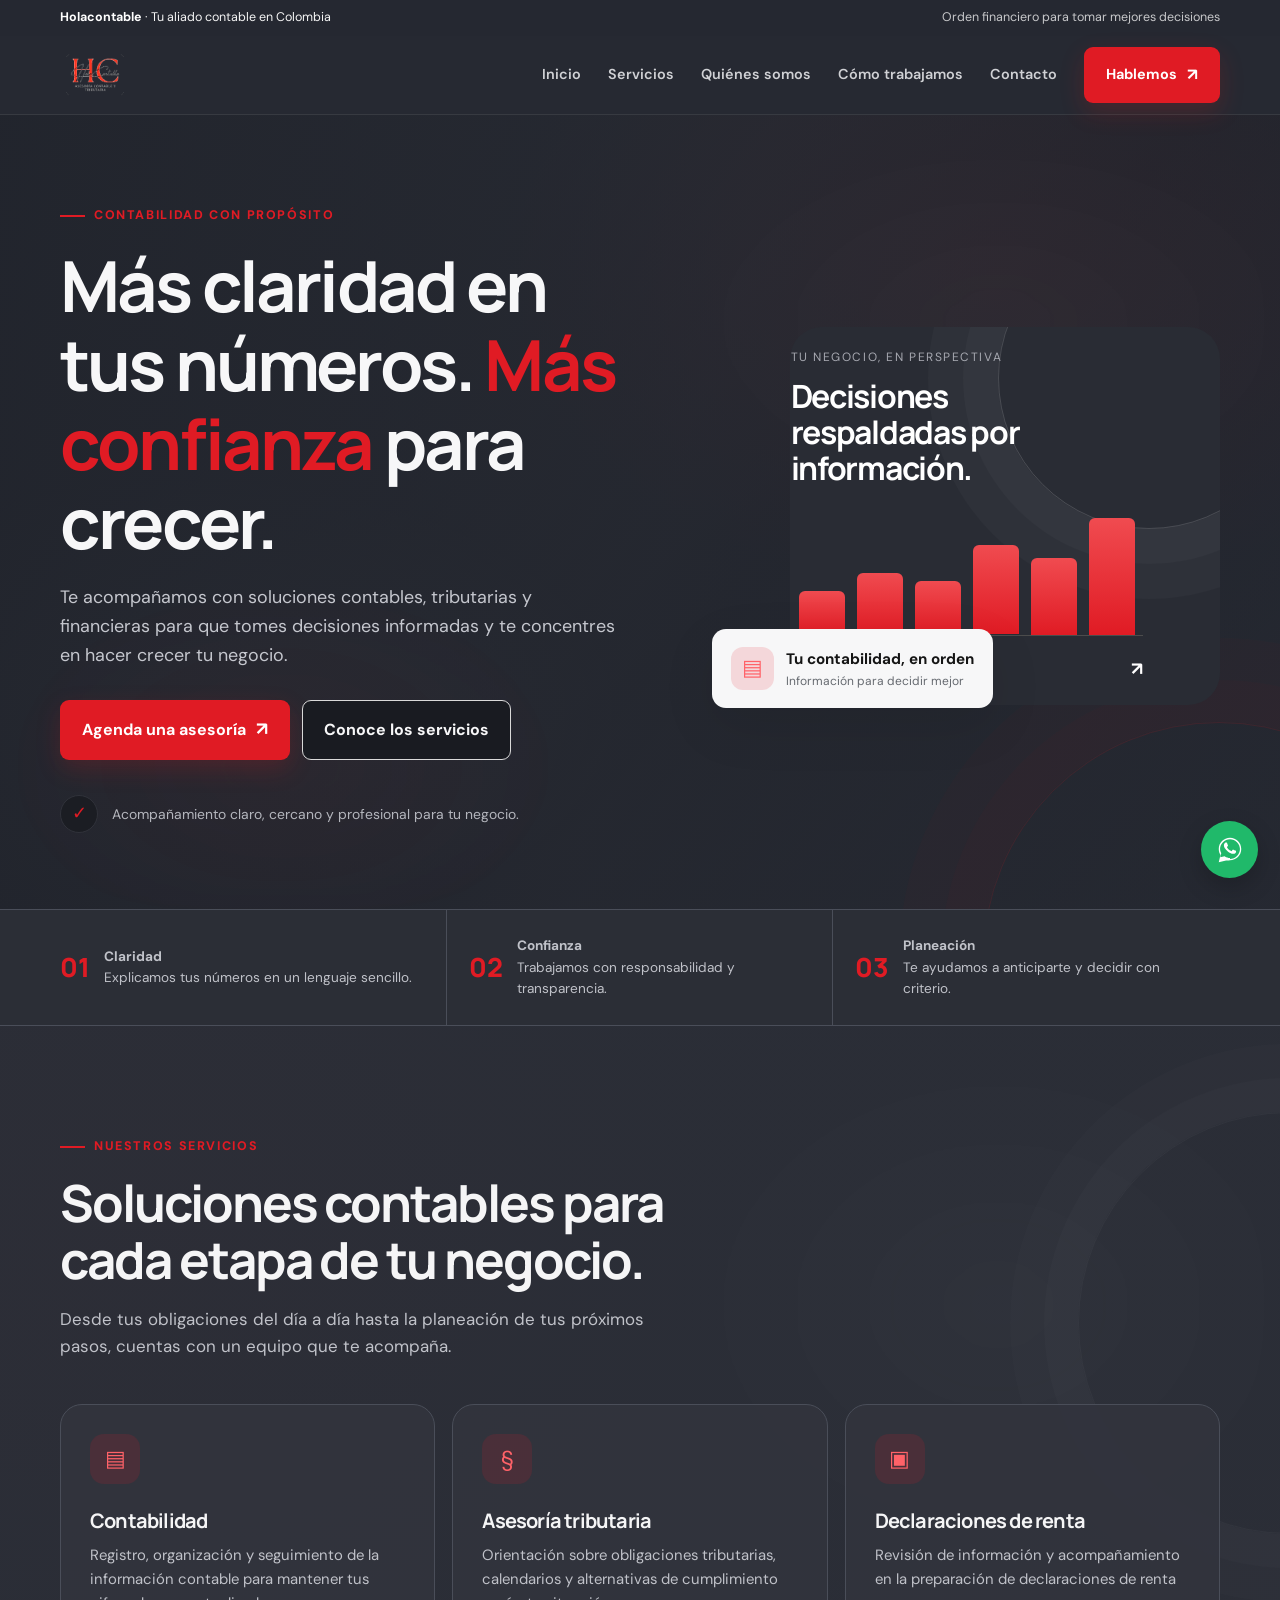
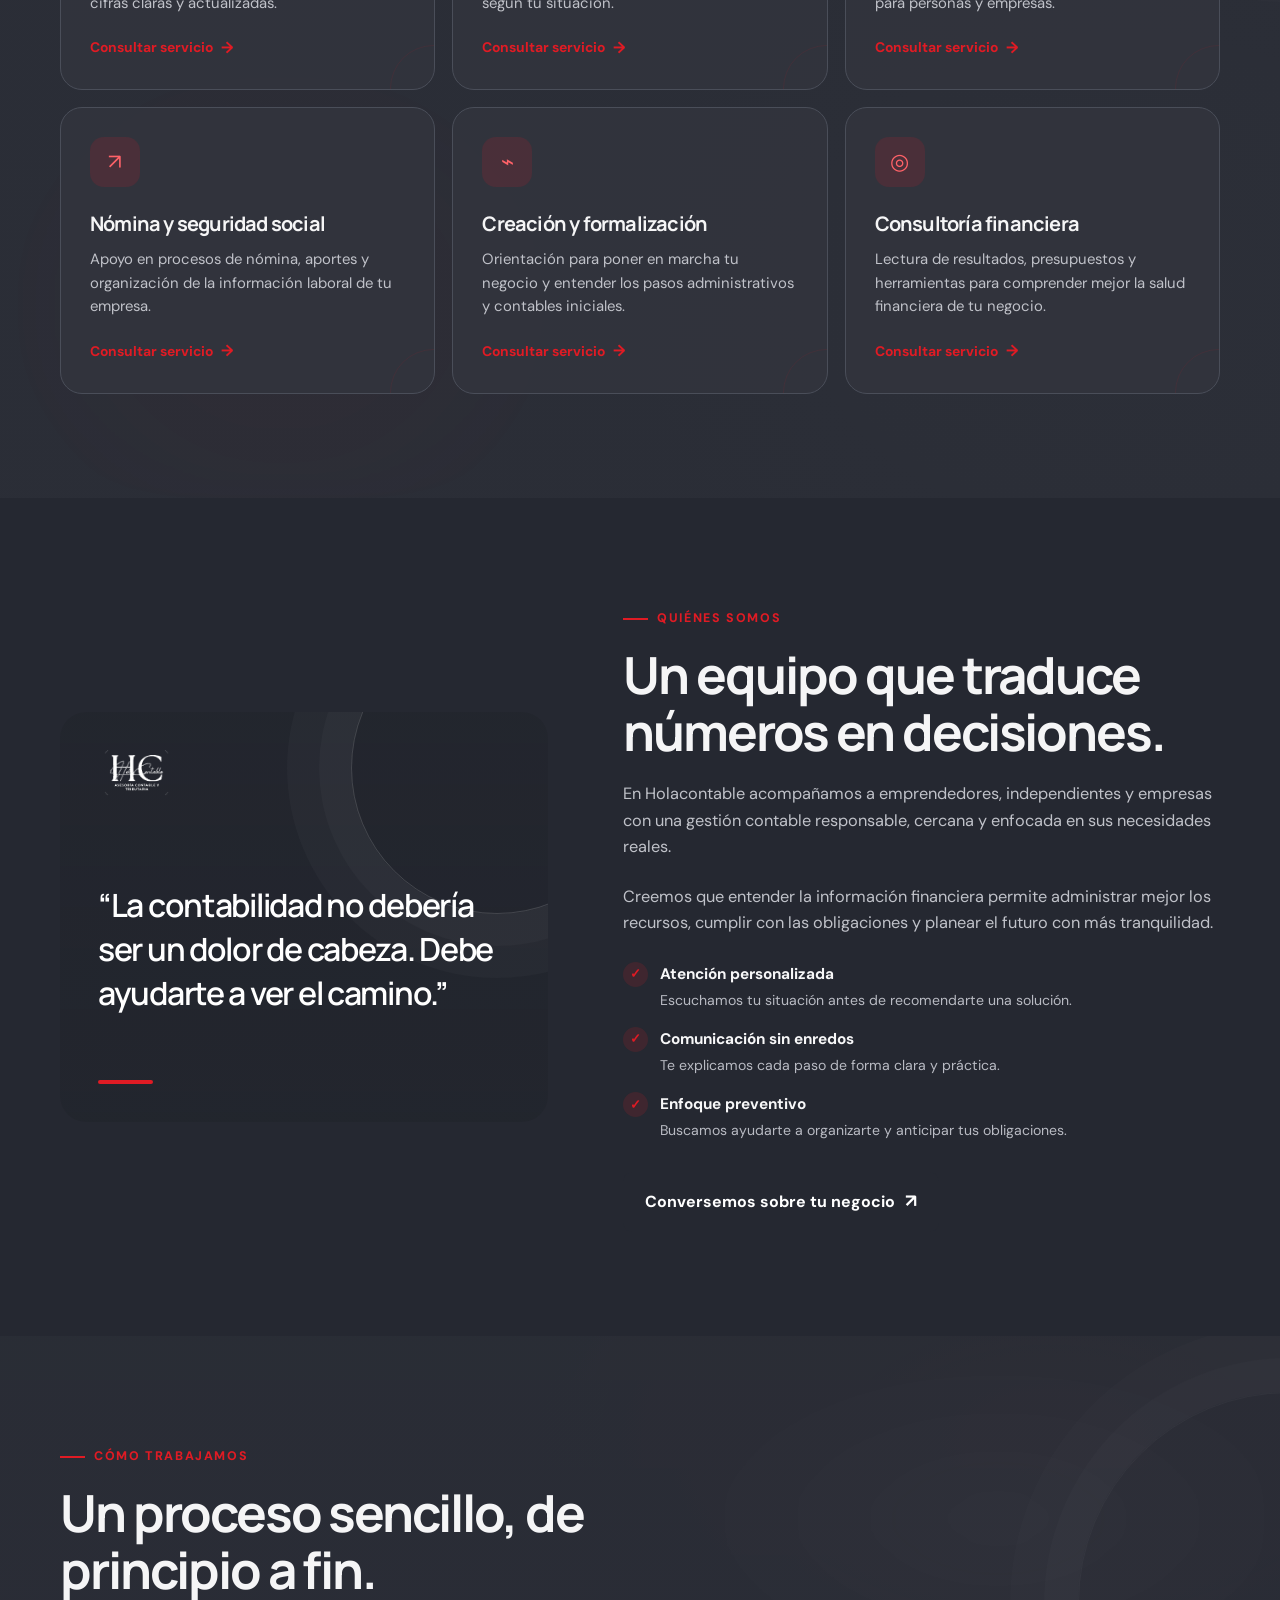
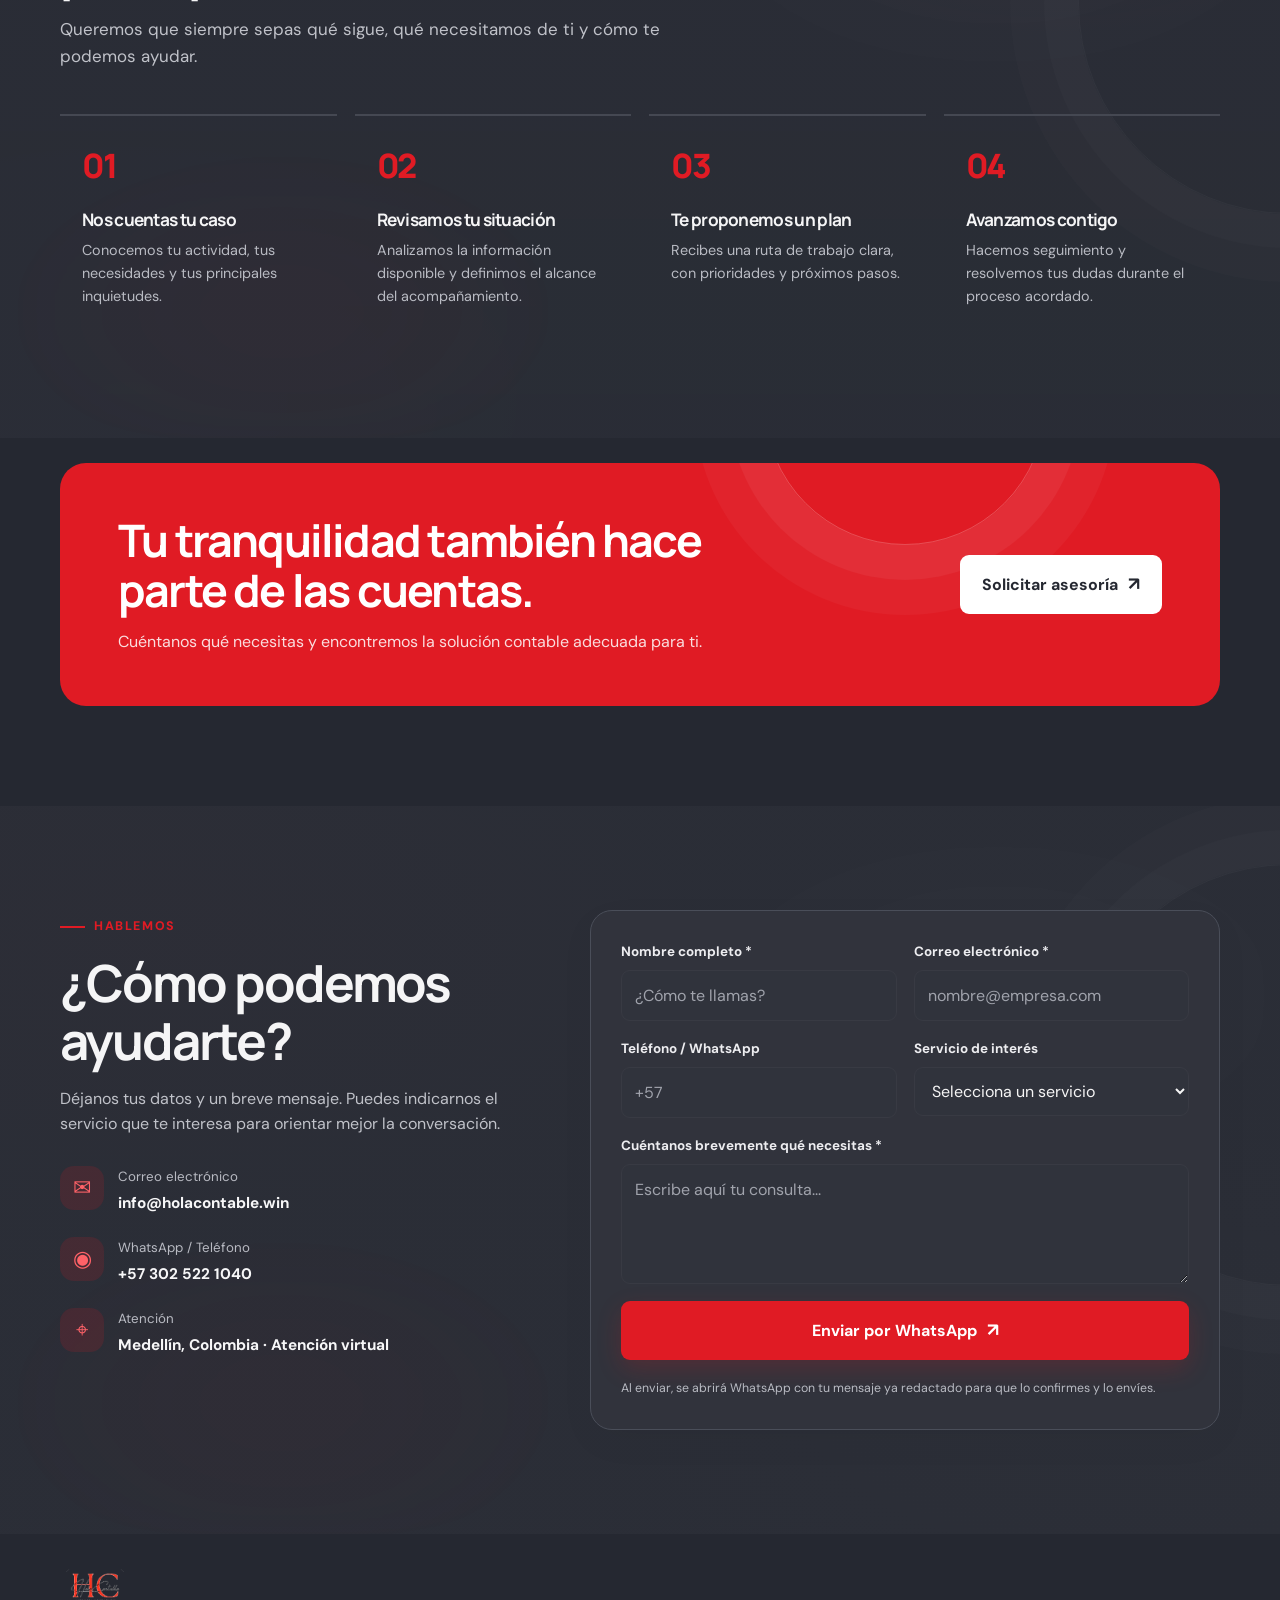
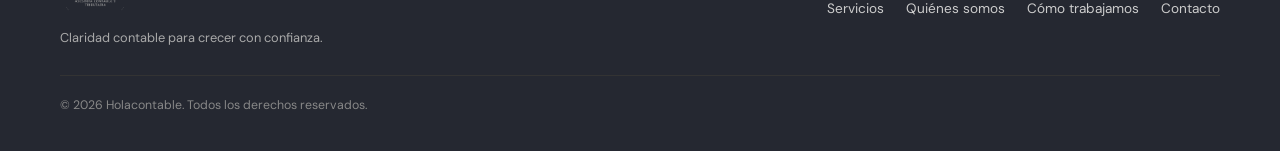
==== commit b2a0bdec: "Usa el logo real de WhatsApp y envía el formulario de contacto directo por WhatsApp Reemplaza el ico" ====
--- a/index.html
+++ b/index.html
@@ -442,7 +442,7 @@
             <div class="field"><label for="telefono">Teléfono / WhatsApp</label><input id="telefono" name="telefono" type="tel" autocomplete="tel" placeholder="+57"></div>
             <div class="field"><label for="servicio">Servicio de interés</label><select id="servicio" name="servicio"><option value="">Selecciona un servicio</option><option>Contabilidad</option><option>Asesoría tributaria</option><option>Declaraciones de renta</option><option>Nómina y seguridad social</option><option>Creación y formalización de empresas</option><option>Consultoría financiera</option><option>Otro</option></select></div>
             <div class="field full"><label for="mensaje">Cuéntanos brevemente qué necesitas *</label><textarea id="mensaje" name="mensaje" placeholder="Escribe aquí tu consulta..." required></textarea></div>
-            <div class="field full"><button class="btn btn-primary" type="submit">Preparar mensaje <span class="arrow">↗</span></button><p class="form-note">Este formulario abrirá tu aplicación de correo para que puedas revisar y enviar el mensaje. No envía datos automáticamente.</p></div>
+            <div class="field full"><button class="btn btn-primary" type="submit">Enviar por WhatsApp <span class="arrow">↗</span></button><p class="form-note">Al enviar, se abrirá WhatsApp con tu mensaje ya redactado para que lo confirmes y lo envíes.</p></div>
           </div>
         </form>
       </div>
@@ -463,7 +463,9 @@
   </footer>
 
   <!-- Cambia el número de WhatsApp en el enlace por el número real, con indicativo de país y sin + ni espacios. -->
-  <a class="whatsapp" href="https://wa.me/573025221040?text=Hola%20Holacontable%2C%20quiero%20recibir%20informaci%C3%B3n%20sobre%20sus%20servicios." target="_blank" rel="noopener" aria-label="Contactar por WhatsApp">◔</a>
+  <a class="whatsapp" href="https://wa.me/573025221040?text=Hola%20Holacontable%2C%20quiero%20recibir%20informaci%C3%B3n%20sobre%20sus%20servicios." target="_blank" rel="noopener" aria-label="Contactar por WhatsApp">
+    <svg viewBox="0 0 32 32" width="30" height="30" fill="currentColor" aria-hidden="true"><path d="M16.004 3C9.377 3 4 8.373 4 15c0 2.34.666 4.523 1.82 6.38L4 29l7.82-1.77A11.93 11.93 0 0 0 16.004 27C22.63 27 28 21.627 28 15S22.63 3 16.004 3Zm0 21.6c-1.98 0-3.82-.58-5.37-1.58l-.385-.24-4.64 1.05 1.08-4.52-.26-.4A9.56 9.56 0 0 1 5.4 15c0-5.85 4.76-10.6 10.604-10.6 5.84 0 10.596 4.75 10.596 10.6 0 5.85-4.756 10.6-10.596 10.6Zm5.84-7.94c-.32-.16-1.9-.94-2.19-1.04-.294-.106-.508-.16-.72.16-.214.32-.83 1.04-1.018 1.254-.187.213-.374.24-.694.08-.32-.16-1.35-.498-2.572-1.59-.95-.848-1.59-1.894-1.777-2.214-.187-.32-.02-.494.14-.654.144-.144.32-.374.48-.56.16-.187.213-.32.32-.534.107-.213.054-.4-.027-.56-.08-.16-.72-1.734-.986-2.374-.26-.624-.524-.54-.72-.55l-.613-.01c-.213 0-.56.08-.853.4-.293.32-1.12 1.094-1.12 2.668s1.146 3.094 1.306 3.308c.16.213 2.253 3.44 5.46 4.823.763.33 1.358.527 1.822.675.766.243 1.462.21 2.012.127.614-.092 1.9-.776 2.168-1.526.267-.75.267-1.394.187-1.527-.08-.133-.293-.213-.613-.373Z"/></svg>
+  </a>
 
   <script>
     // Menú adaptable para celulares
@@ -497,19 +499,23 @@
       select.value = link.dataset.service;
     }));
 
-    // Formulario: prepara un correo, no almacena ni envía datos en este sitio estático.
+    // Formulario: arma el mensaje y lo envía directo por WhatsApp, sin pasar por correo.
+    const WHATSAPP_NUMBER = '573025221040';
     document.getElementById('contactForm').addEventListener('submit', event => {
       event.preventDefault();
       const data = new FormData(event.currentTarget);
-      const subject = encodeURIComponent('Consulta web Holacontable - ' + (data.get('servicio') || 'Asesoría'));
-      const body = encodeURIComponent(
-        'Nombre: ' + data.get('nombre') + '\\n' +
-        'Correo: ' + data.get('correo') + '\\n' +
-        'Teléfono: ' + (data.get('telefono') || 'No indicado') + '\\n' +
-        'Servicio: ' + (data.get('servicio') || 'No seleccionado') + '\\n\\n' +
-        'Mensaje:\\n' + data.get('mensaje')
-      );
-      window.location.href = 'mailto:info@holacontable.win?subject=' + subject + '&body=' + body;
+      const lineas = [
+        'Hola Holacontable, quiero información sobre sus servicios.',
+        'Nombre: ' + data.get('nombre'),
+        'Correo: ' + data.get('correo'),
+        'Teléfono: ' + (data.get('telefono') || 'No indicado'),
+        'Servicio: ' + (data.get('servicio') || 'No seleccionado'),
+        '',
+        'Mensaje: ' + data.get('mensaje')
+      ];
+      const texto = encodeURIComponent(lineas.join('\n'));
+      window.open('https://wa.me/' + WHATSAPP_NUMBER + '?text=' + texto, '_blank');
+      event.currentTarget.reset();
     });
     document.getElementById('year').textContent = new Date().getFullYear();
   </script>
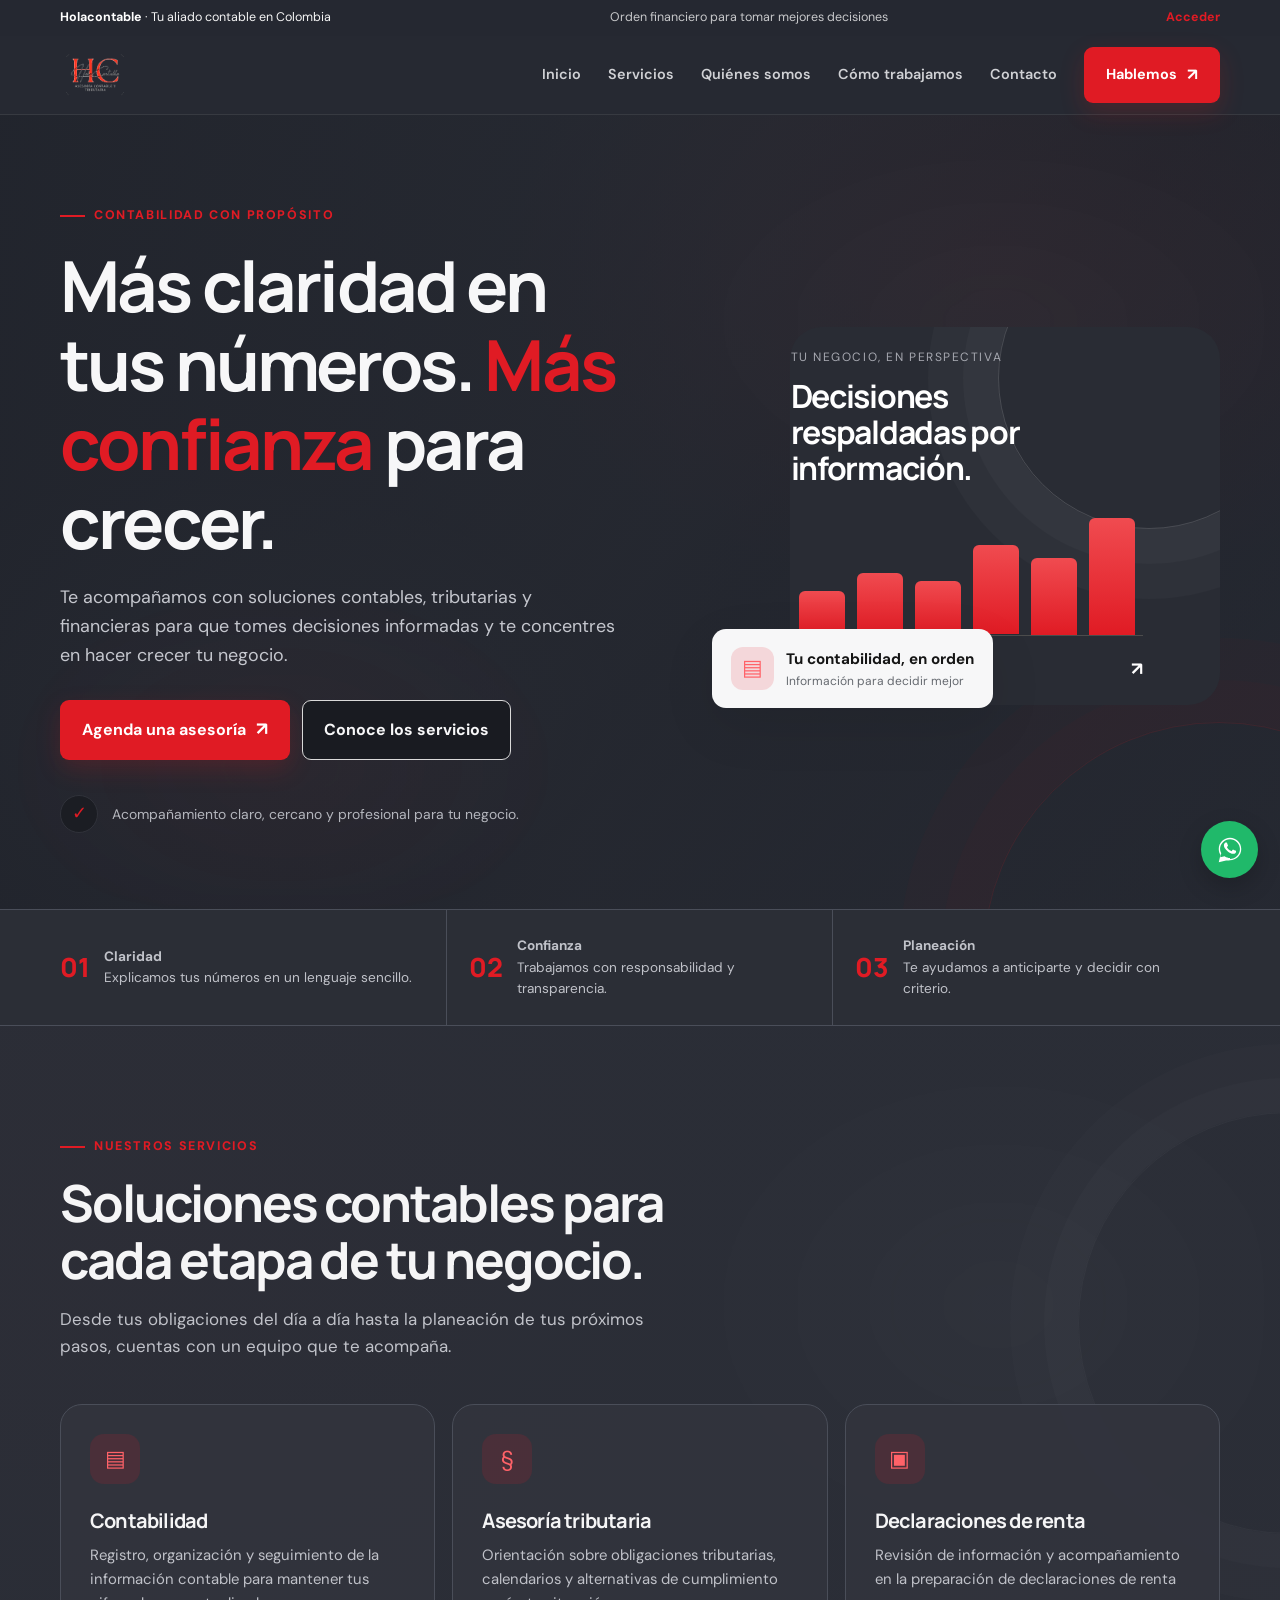
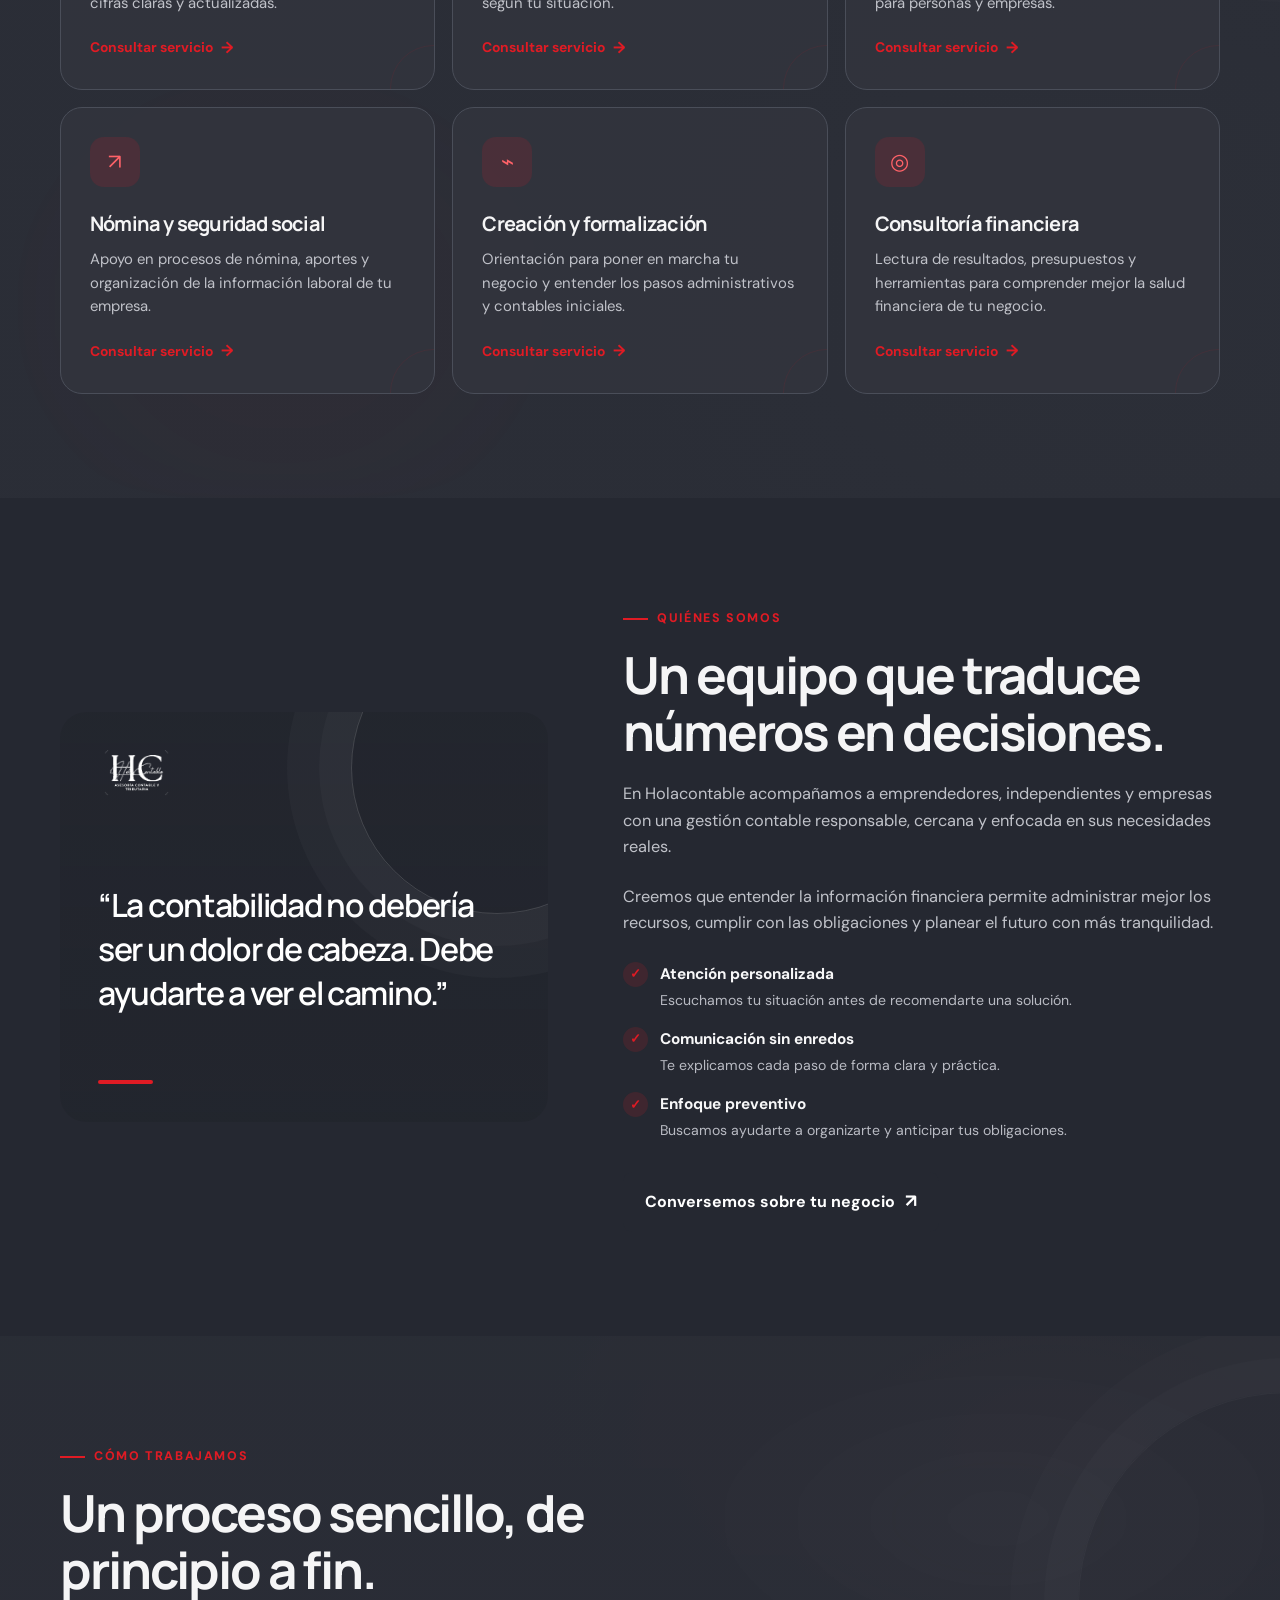
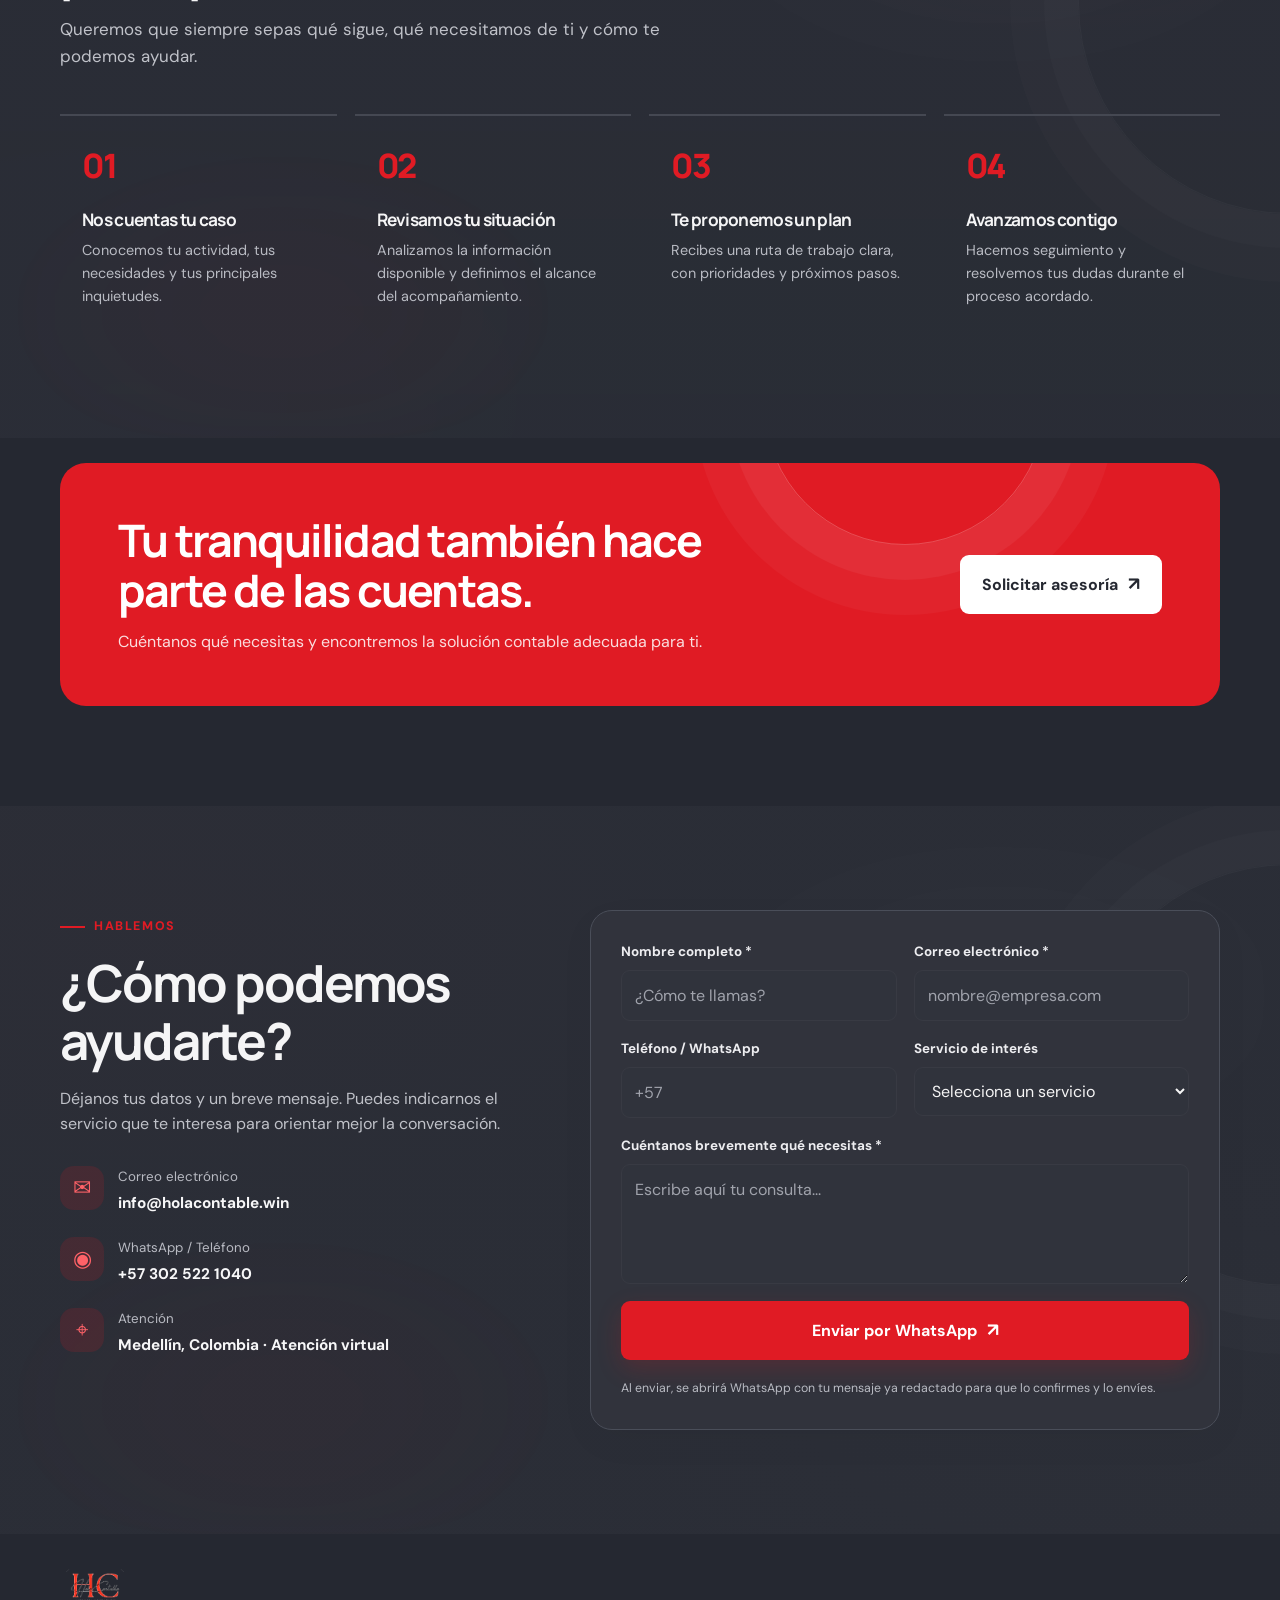
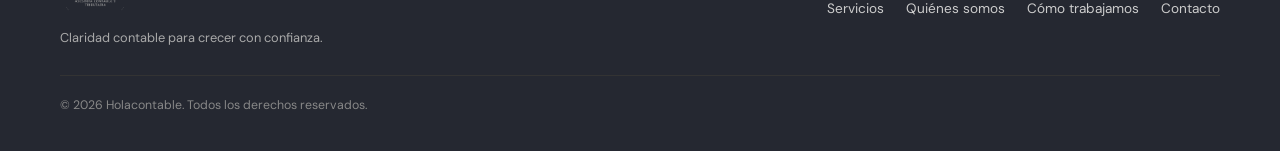
==== commit 6db46a91: "Agrega enlace "Acceder" en la barra superior Enlaza a la aplicación interna alojada en Google Apps S" ====
--- a/index.html
+++ b/index.html
@@ -79,6 +79,8 @@
     .topbar-inner { min-height: 36px; display: flex; justify-content: space-between; align-items: center; gap: 15px; }
     .topbar strong { color: white; }
     .topbar-note { opacity: .78; }
+    .topbar-access { color: var(--red); font-weight: 700; flex-shrink: 0; transition: color .2s; }
+    .topbar-access:hover { color: #fff; }
     header { position: sticky; top: 0; z-index: 50; background: rgba(39,42,50,.94); backdrop-filter: blur(16px); border-bottom: 1px solid rgba(255,255,255,.08); }
     .nav { height: 78px; display: flex; align-items: center; justify-content: space-between; gap: 30px; }
     .brand { display: inline-flex; align-items: center; gap: 10px; flex-shrink: 0; }
@@ -276,6 +278,7 @@
     <div class="container topbar-inner">
       <span><strong>Holacontable</strong> · Tu aliado contable en Colombia</span>
       <span class="topbar-note">Orden financiero para tomar mejores decisiones</span>
+      <a class="topbar-access" href="https://script.google.com/macros/s/AKfycbz1hFgrB-nww-liOP7Y14uB-SH1-YsbDjGMkENhz8d70XQN-B-GZxzgjpHF7G32TIerlA/exec" target="_blank" rel="noopener">Acceder</a>
     </div>
   </div>
 
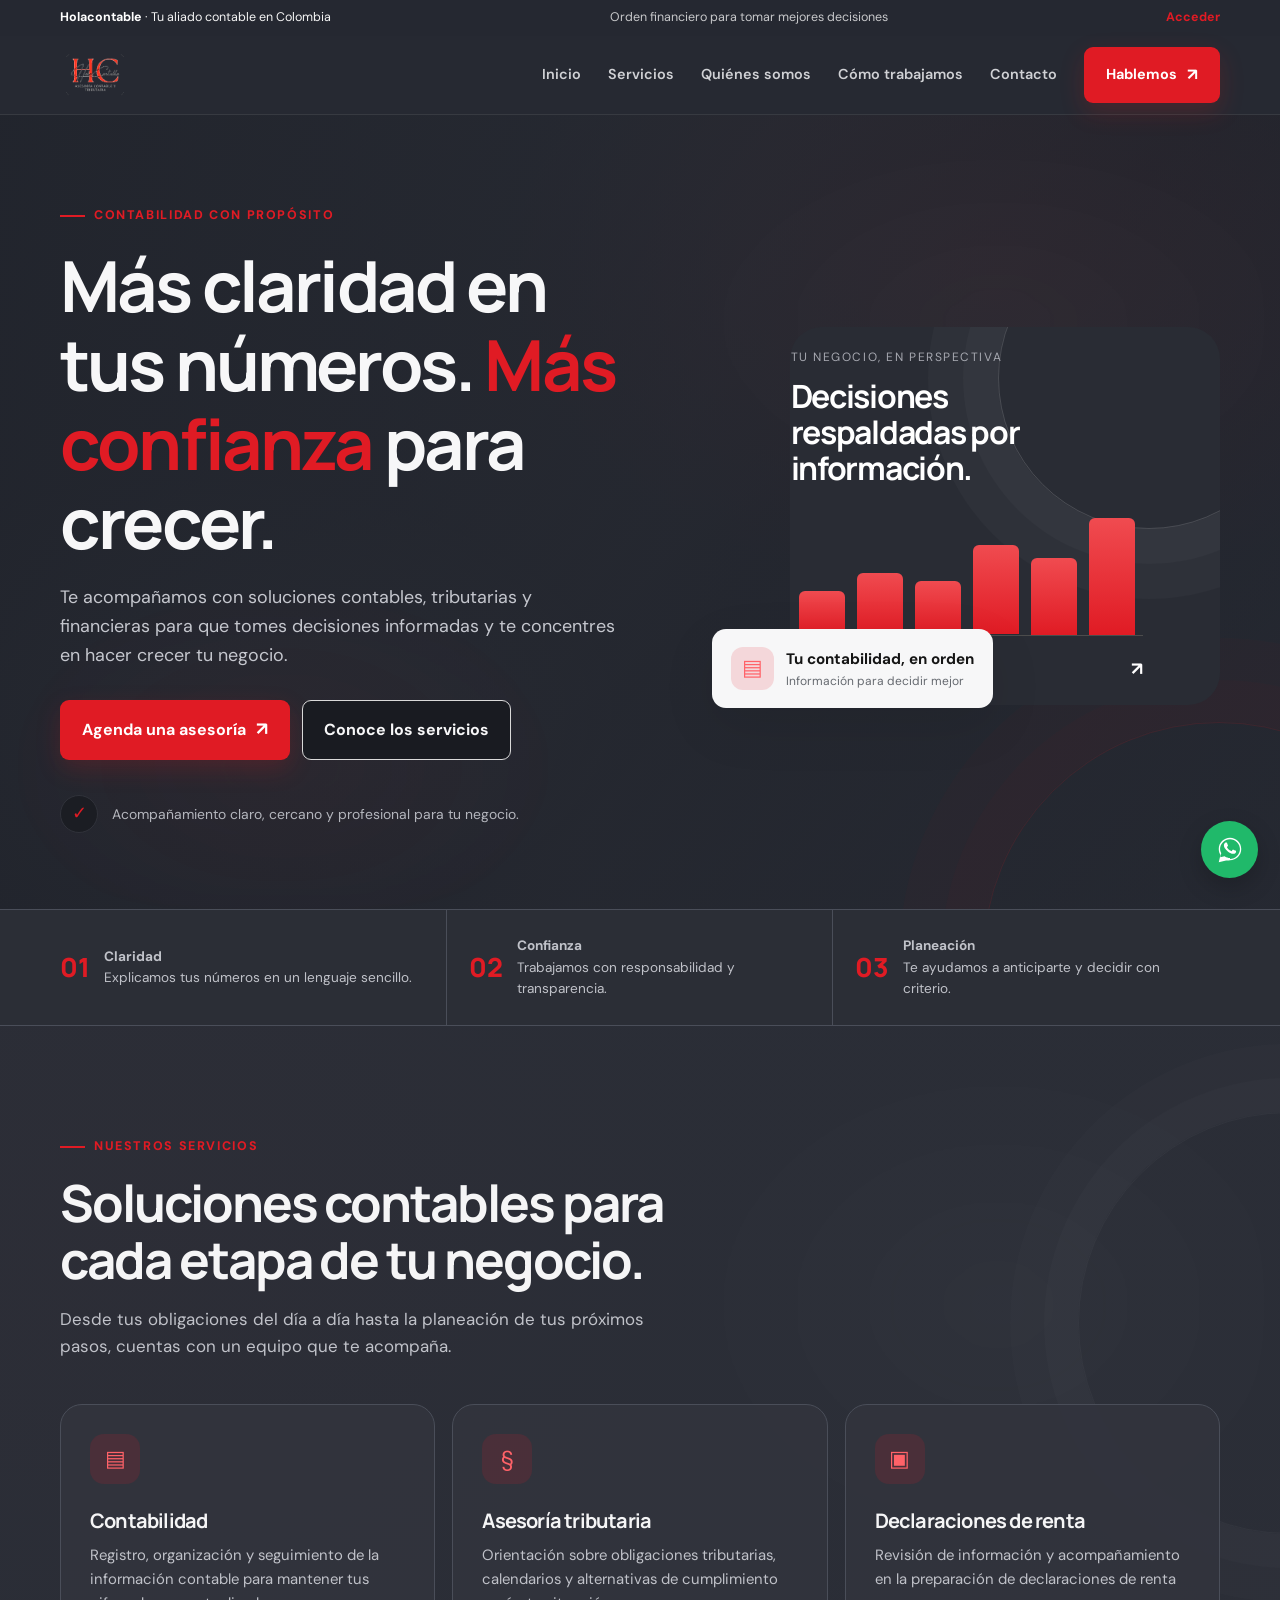
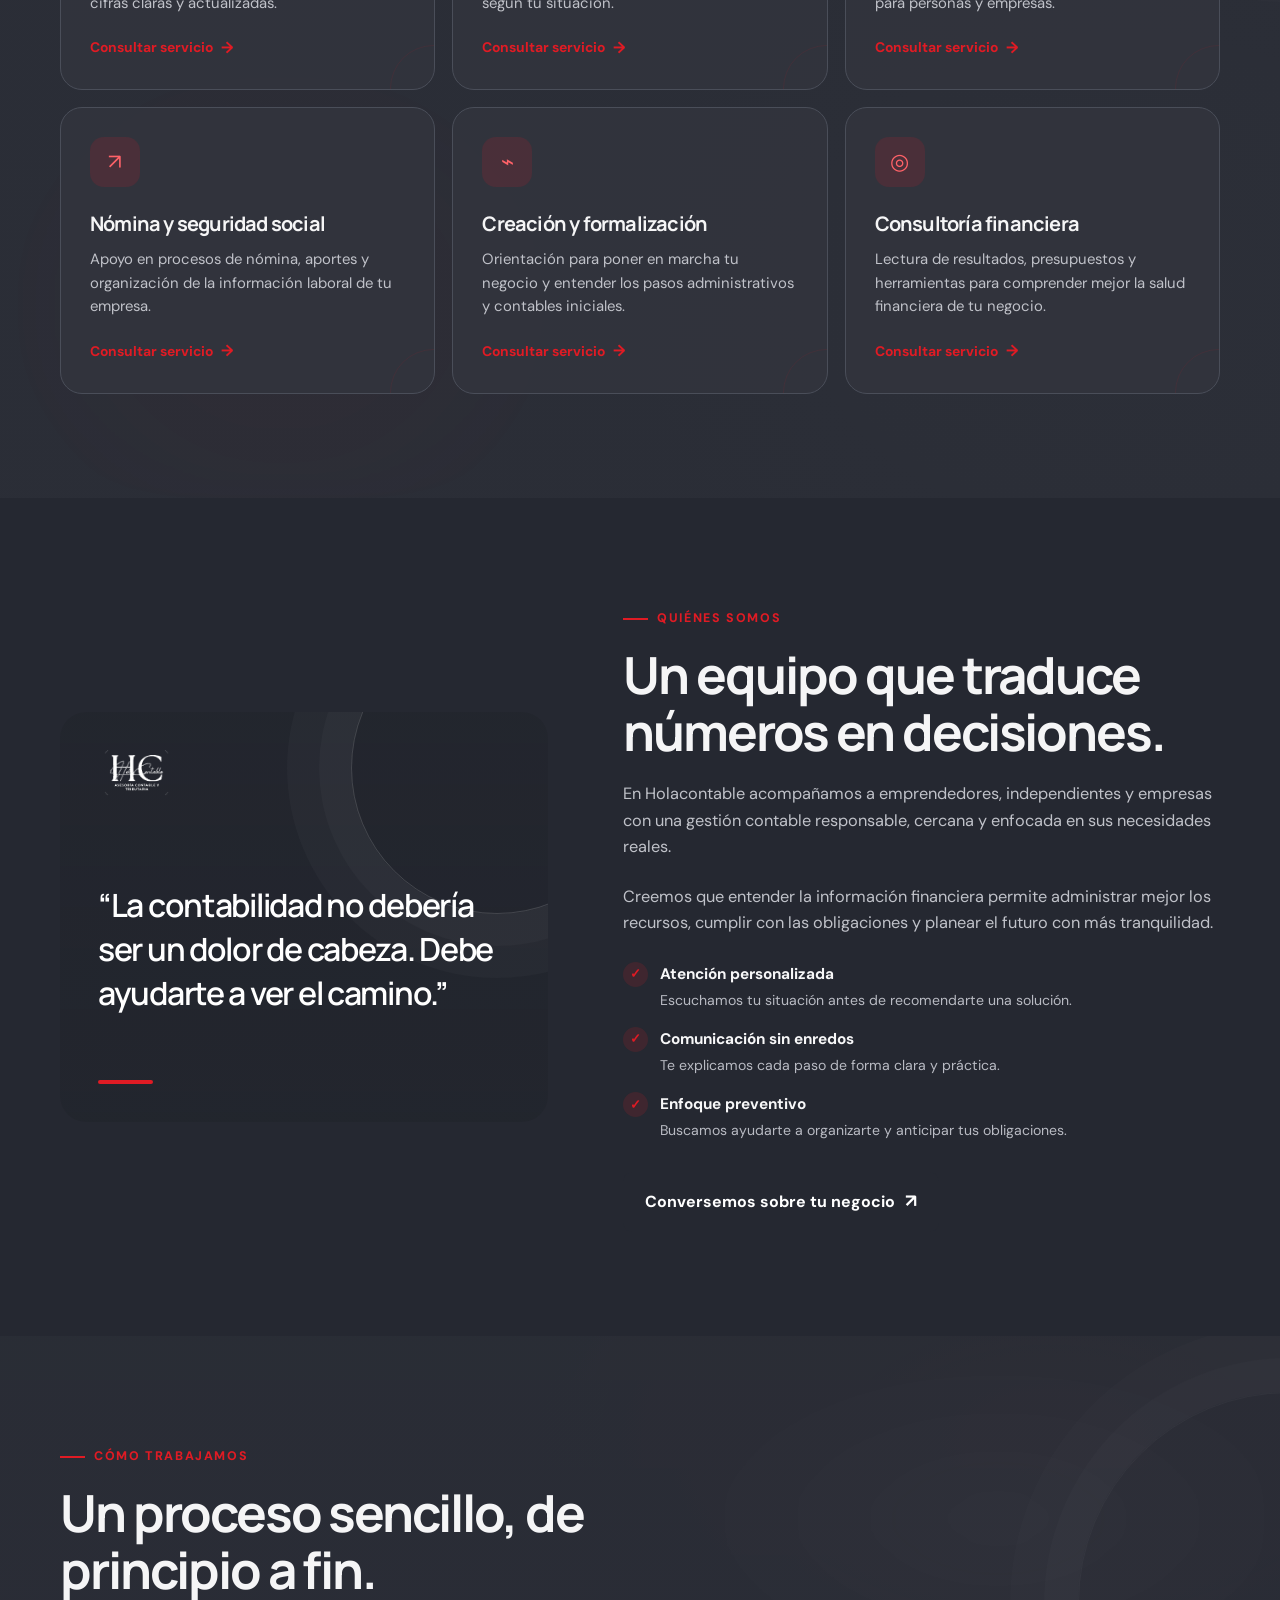
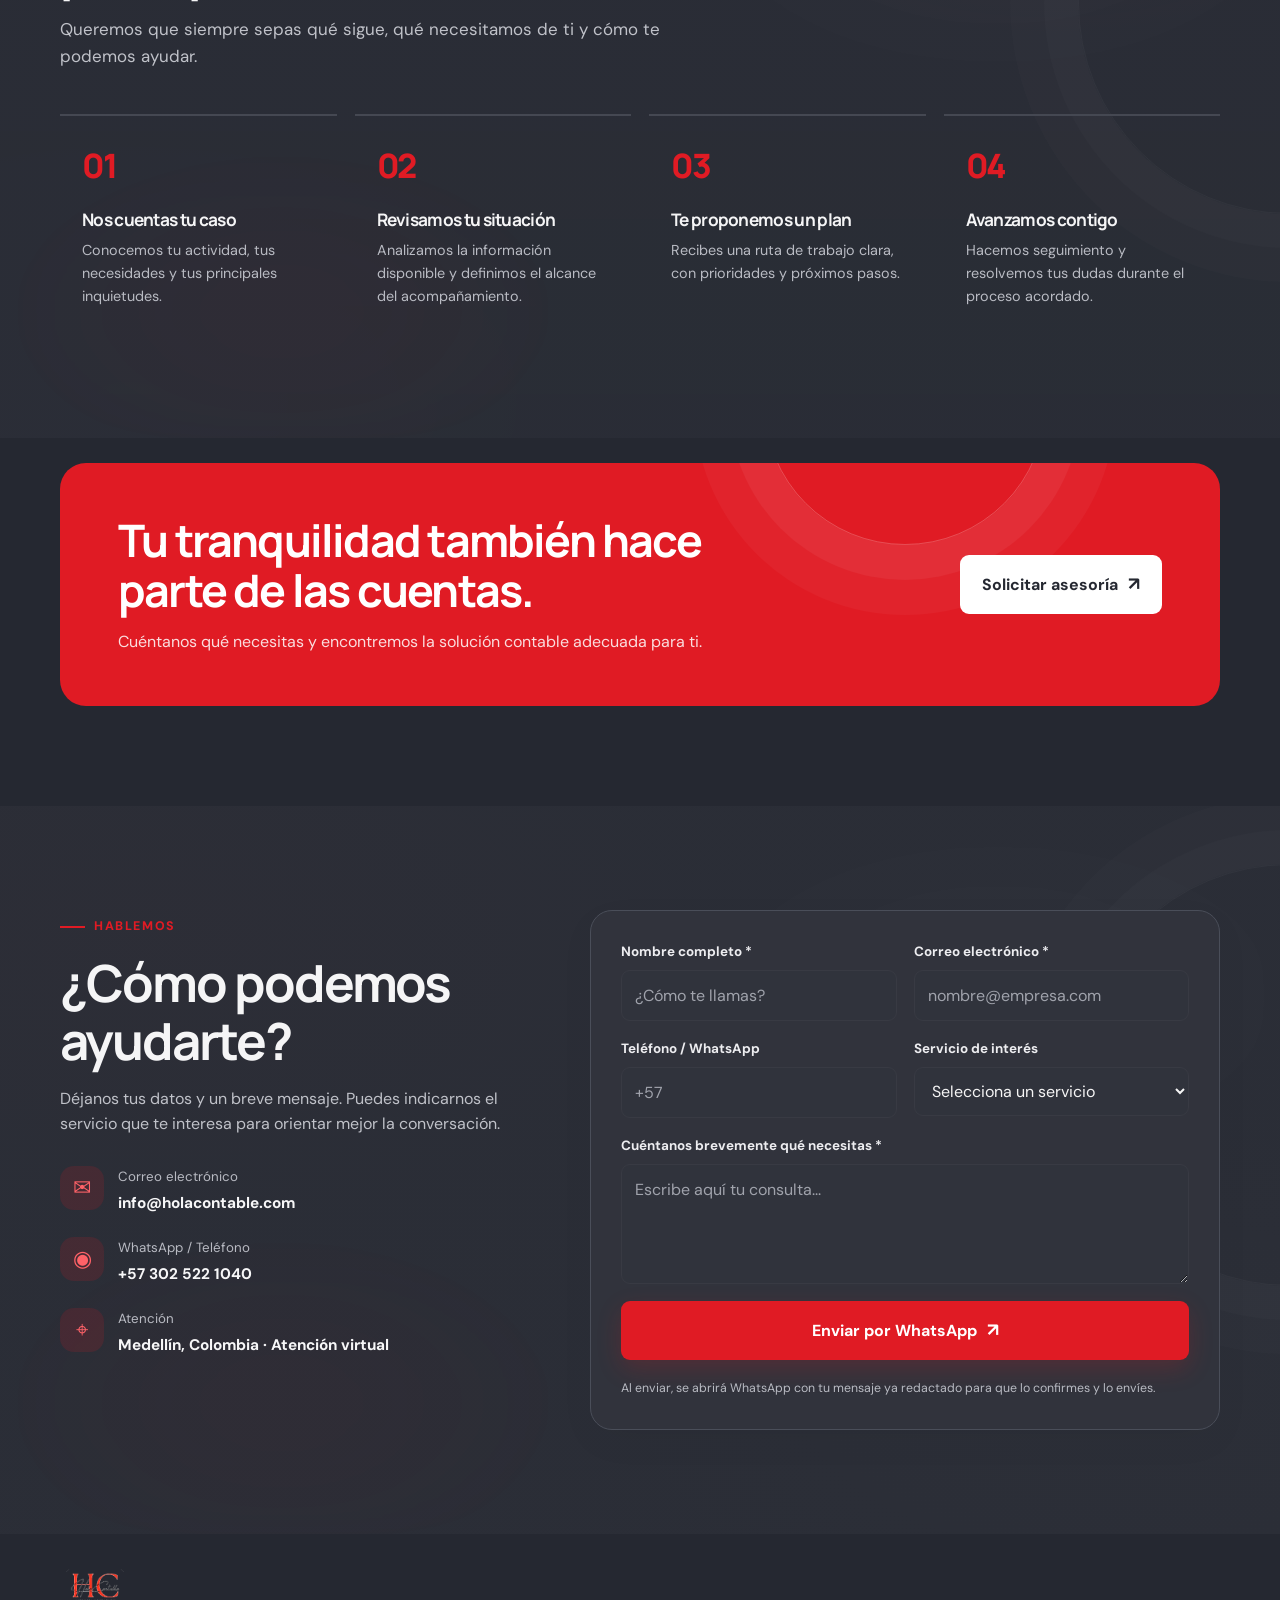
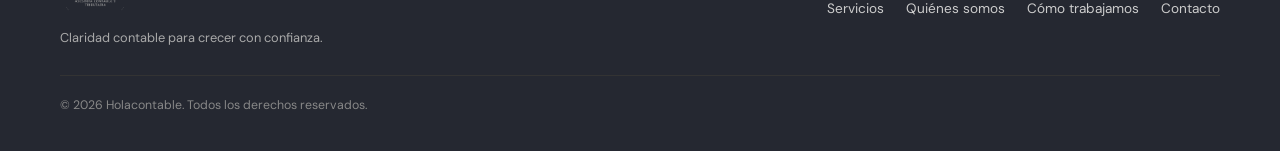
==== commit d5fc21df: "Actualizar correo de contacto a holacontable.com Co-Authored-By: Claude Sonnet 5 <noreply@anthropic." ====
--- a/index.html
+++ b/index.html
@@ -434,7 +434,7 @@
           <span class="eyebrow">Hablemos</span>
           <h2>¿Cómo podemos ayudarte?</h2>
           <p>Déjanos tus datos y un breve mensaje. Puedes indicarnos el servicio que te interesa para orientar mejor la conversación.</p>
-          <div class="contact-detail"><span class="service-icon">✉</span><div><small>Correo electrónico</small><strong>info@holacontable.win</strong></div></div>
+          <div class="contact-detail"><span class="service-icon">✉</span><div><small>Correo electrónico</small><strong>info@holacontable.com</strong></div></div>
           <div class="contact-detail"><span class="service-icon">◉</span><div><small>WhatsApp / Teléfono</small><strong>+57 302 522 1040</strong></div></div>
           <div class="contact-detail"><span class="service-icon">⌖</span><div><small>Atención</small><strong>Medellín, Colombia · Atención virtual</strong></div></div>
         </div>
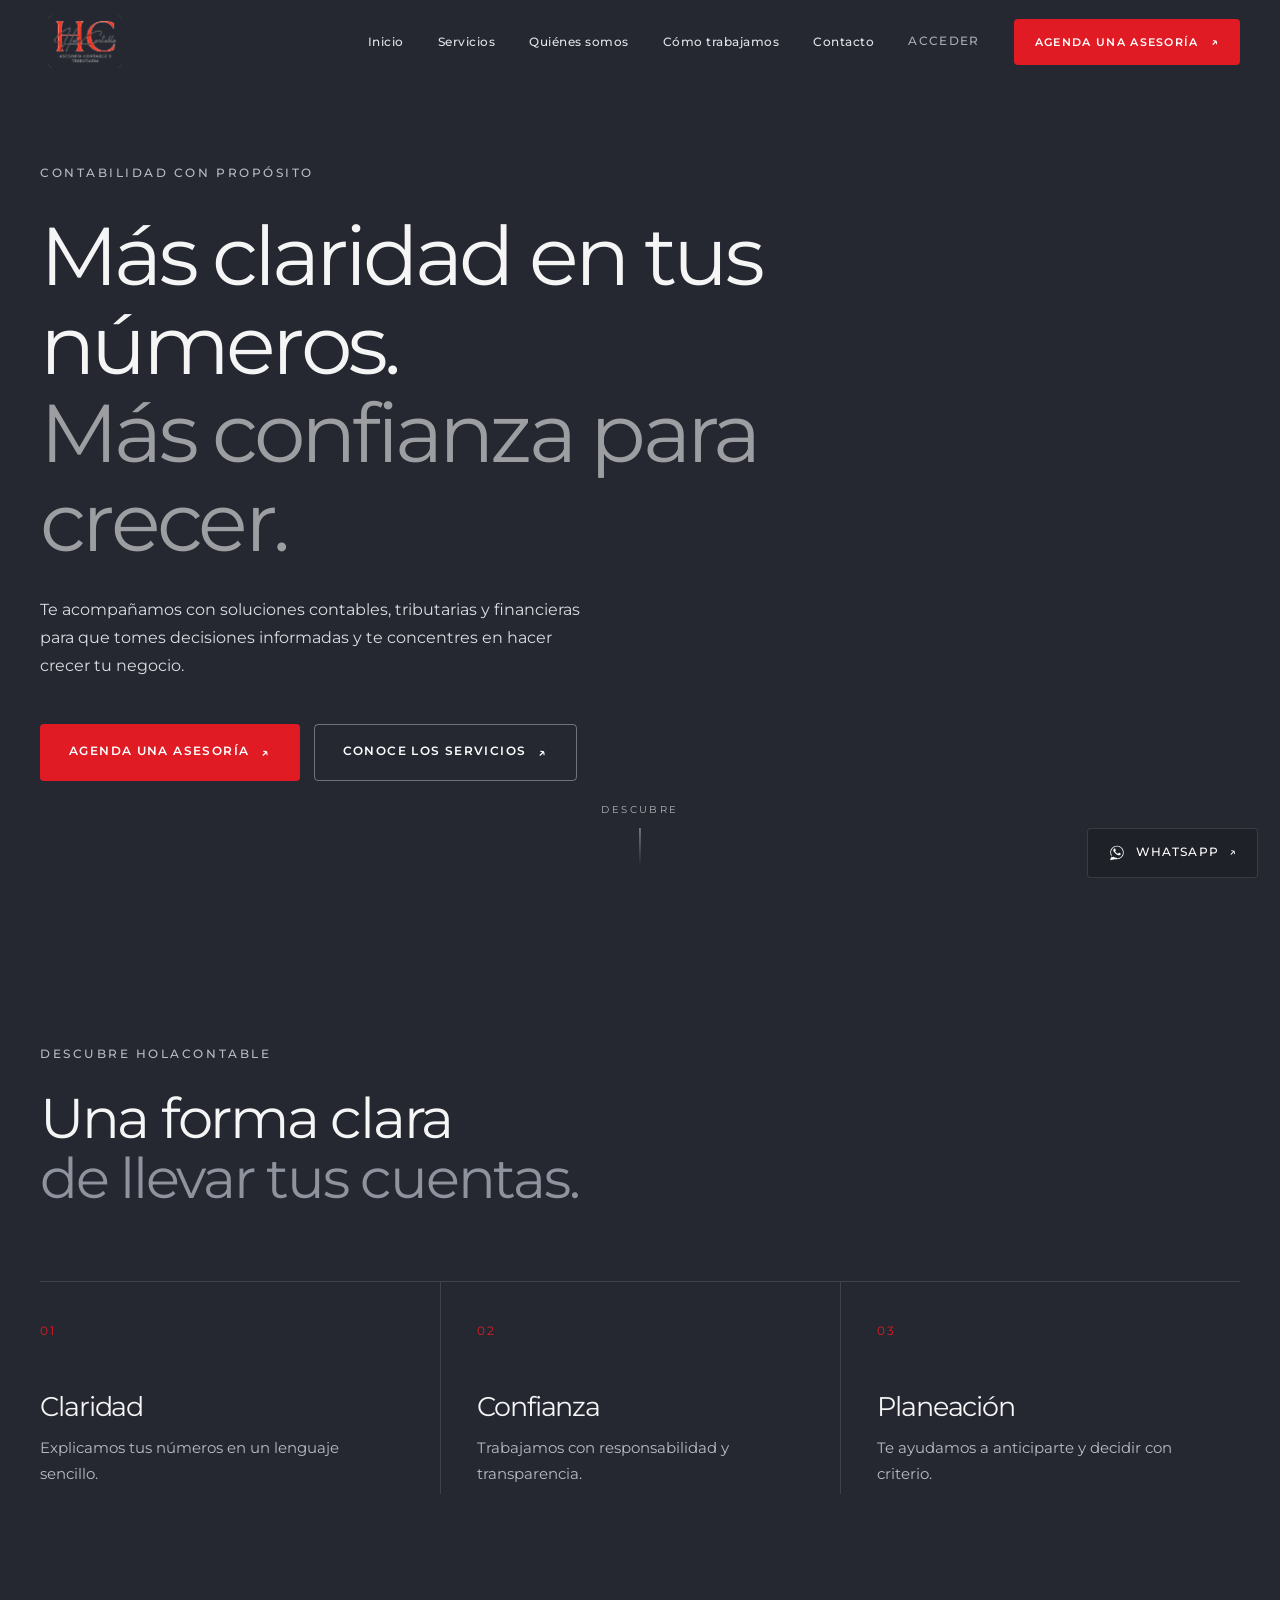
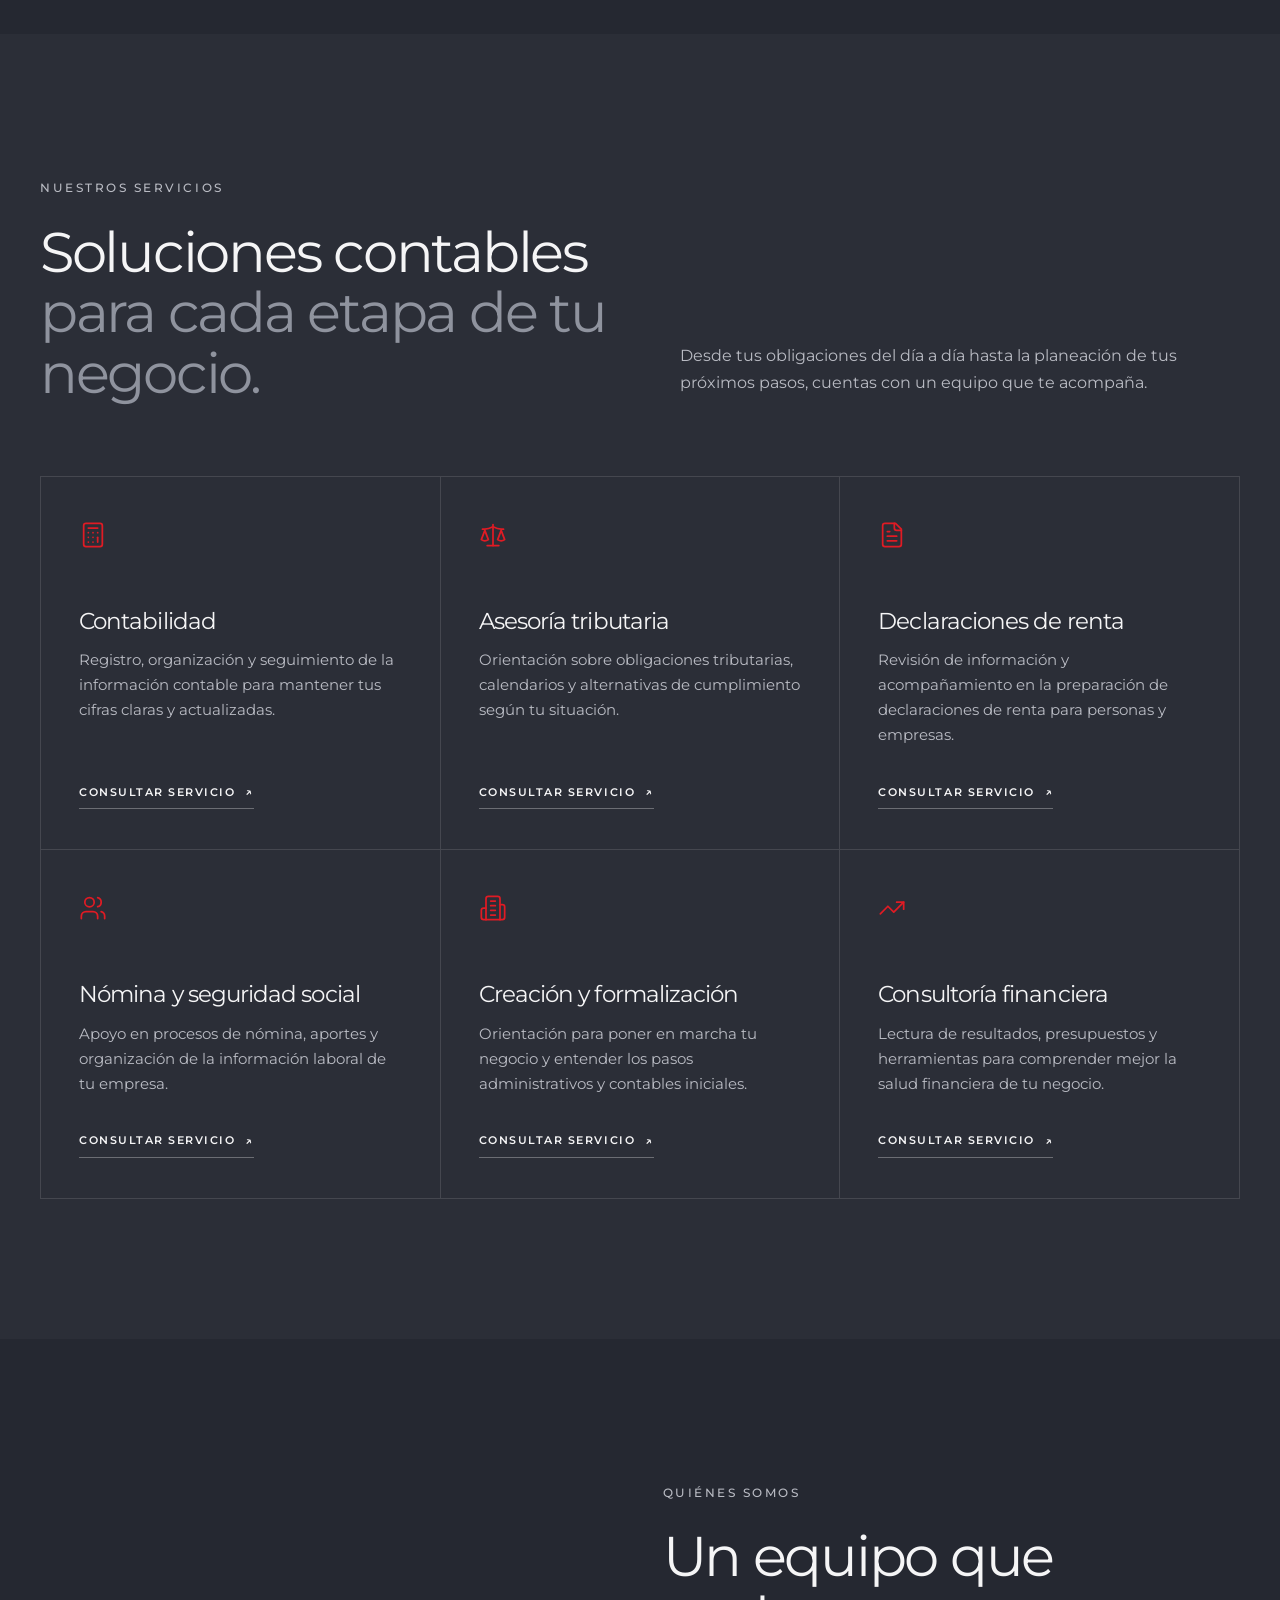
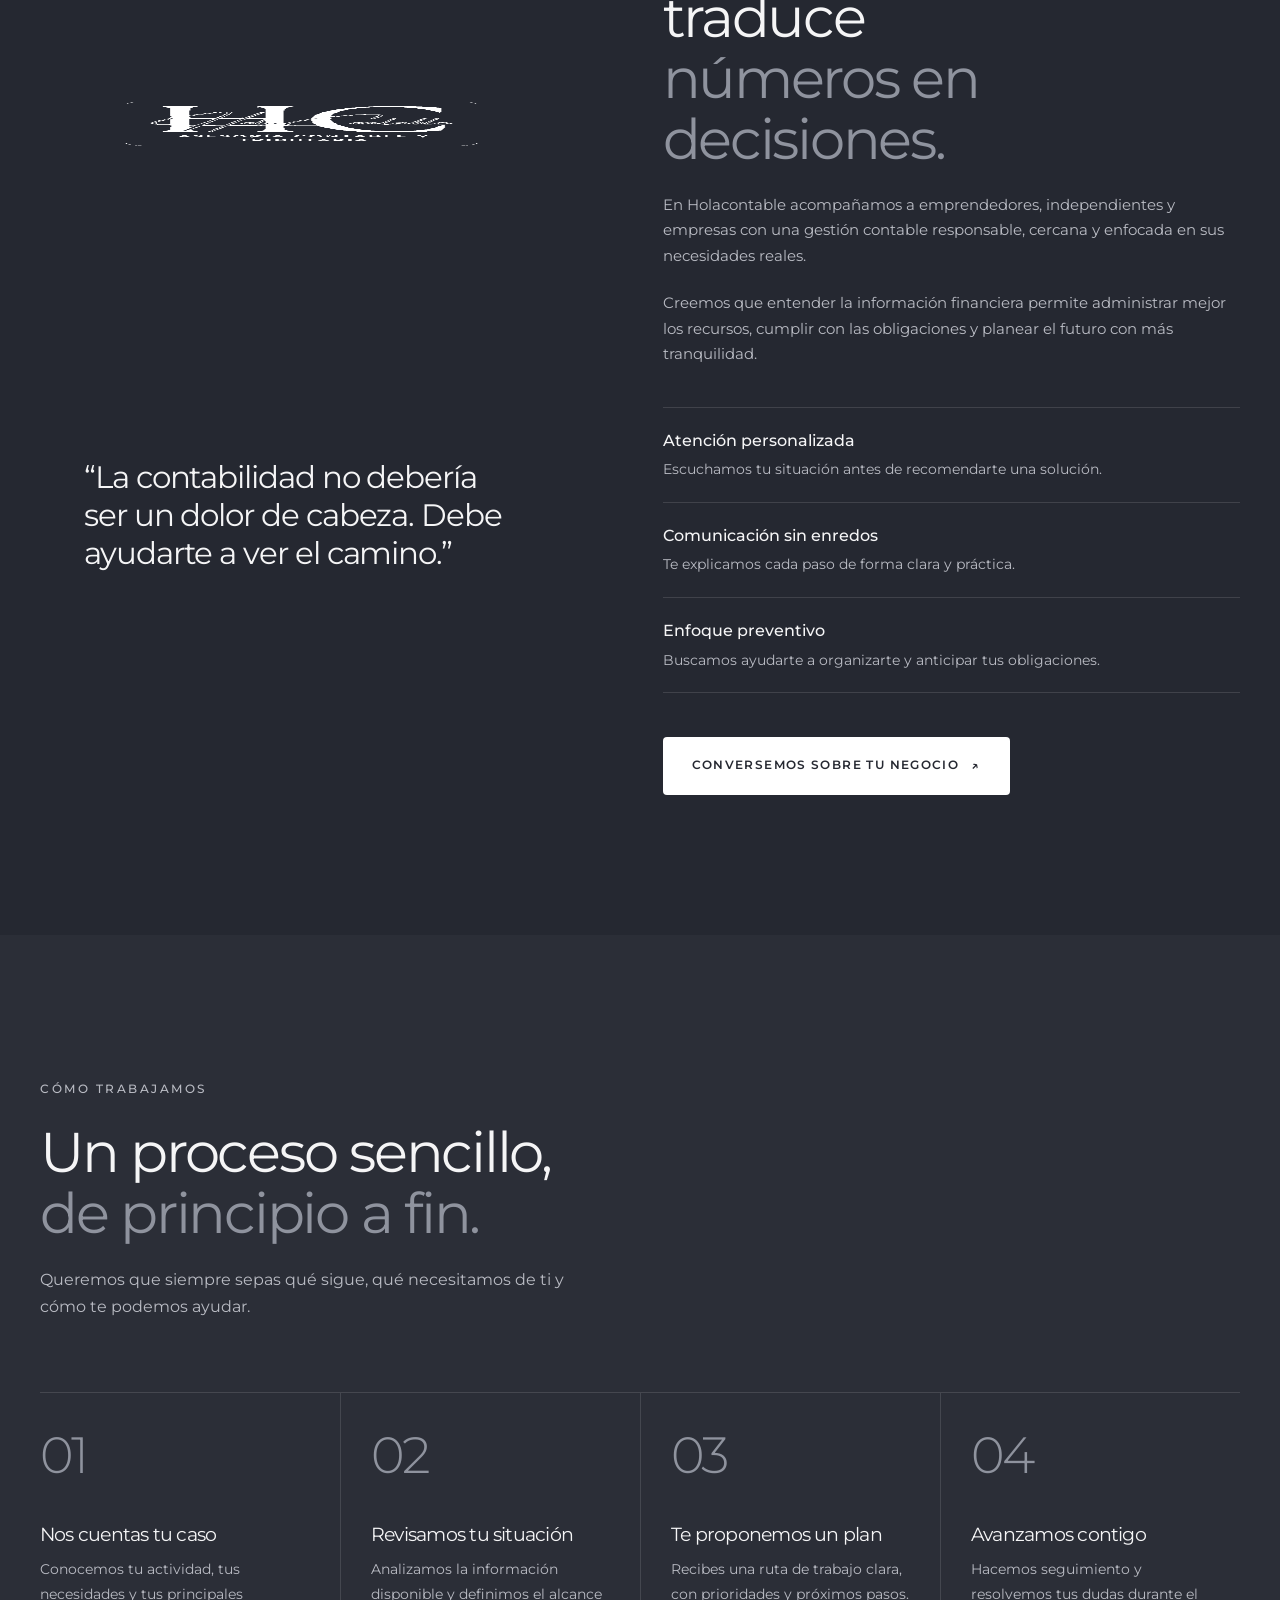
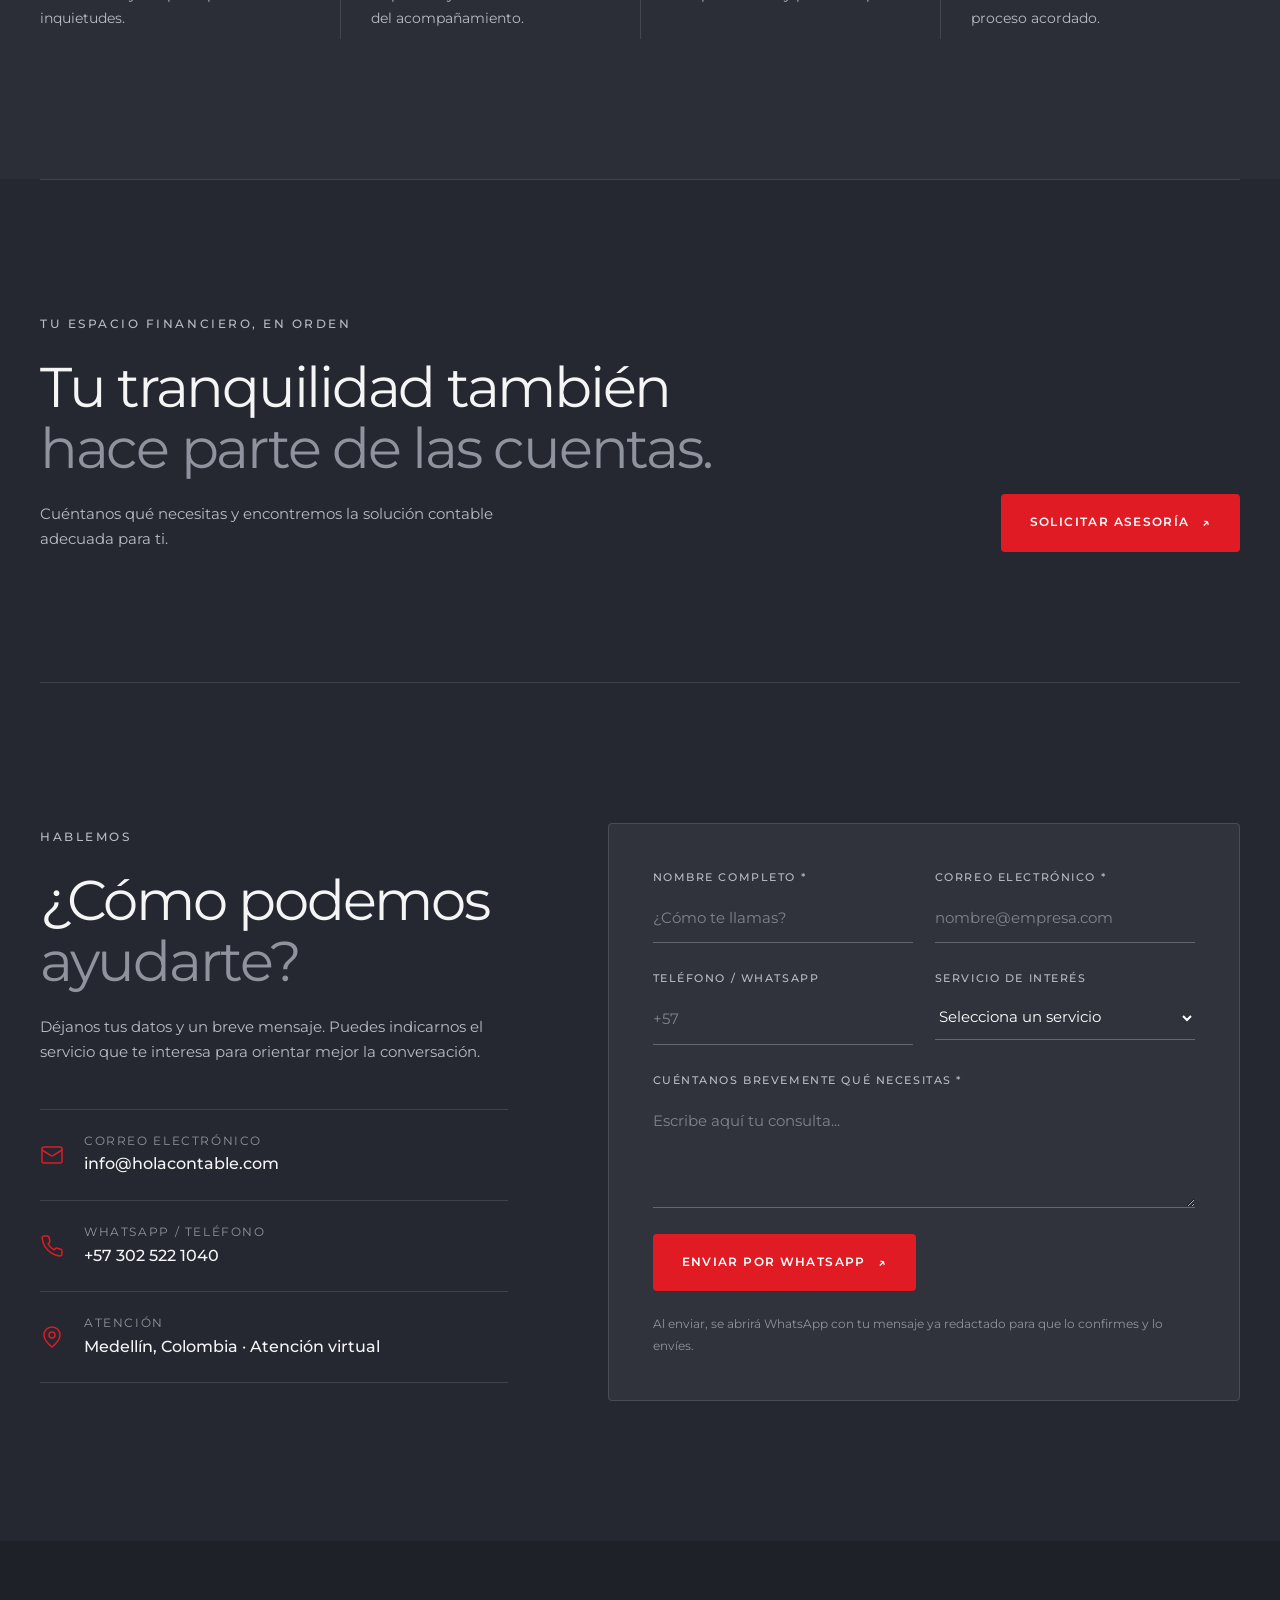
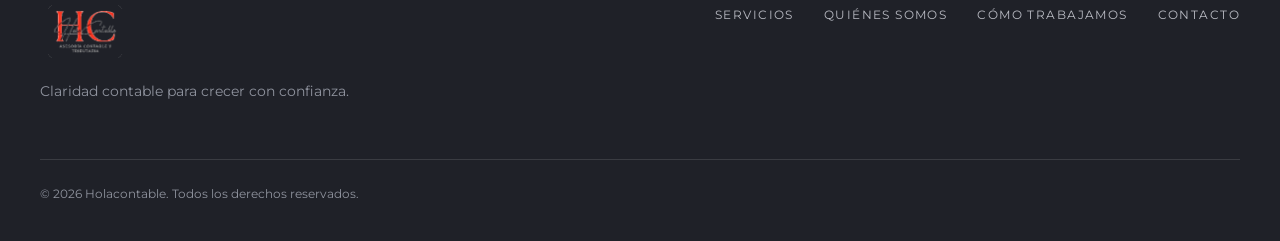
==== commit 5fa37440: "Reorganiza el sitio en index.html, styles.css y script.js y aplica el rediseño estilo Origen" ====
--- a/index.html
+++ b/index.html
@@ -1,526 +1,301 @@
-﻿<!DOCTYPE html>
+<!DOCTYPE html>
 <html lang="es">
 <head>
   <meta charset="UTF-8">
   <meta name="viewport" content="width=device-width, initial-scale=1.0">
-  <meta name="theme-color" content="#292c34">
+  <meta name="theme-color" content="#252831">
   <meta name="description" content="Holacontable: asesoría contable, tributaria y financiera para empresas y emprendedores en Colombia.">
+  <meta property="og:title" content="Holacontable | Claridad contable para crecer">
+  <meta property="og:description" content="Soluciones contables, tributarias y financieras para que tomes decisiones informadas.">
+  <meta property="og:type" content="website">
   <title>Holacontable | Claridad contable para crecer</title>
+  <link rel="icon" href="assets/favicon.svg" type="image/svg+xml">
   <link rel="preconnect" href="https://fonts.googleapis.com">
   <link rel="preconnect" href="https://fonts.gstatic.com" crossorigin>
-  <link href="https://fonts.googleapis.com/css2?family=DM+Sans:wght@400;500;600;700&family=Manrope:wght@400;500;600;700;800&display=swap" rel="stylesheet">
-  <style>
-    :root {
-      --red: #e01b24;
-      --red-dark: #b5121b;
-      --ink: #252831;
-      --muted: #777b84;
-      --line: #4a4e59;
-      --soft: #2d3039;
-      --white: #fff;
-      --radius: 22px;
-      --shadow: 0 18px 55px rgba(0,0,0,.08);
-    }
-    * { box-sizing: border-box; }
-    html { scroll-behavior: smooth; scroll-padding-top: 90px; }
-    body { margin: 0; color: #f7f7f8; background: #252831; font-family: "DM Sans", sans-serif; line-height: 1.6; }
-    h1,h2,h3,h4 { font-family: "Manrope", sans-serif; line-height: 1.12; letter-spacing: -.04em; margin: 0; }
-    p { margin: 0; }
-    a { color: inherit; text-decoration: none; }
-    button,input,textarea,select { font: inherit; }
-    .container { width: min(1160px, calc(100% - 44px)); margin: auto; }
-    .eyebrow { display: inline-flex; align-items: center; gap: 9px; color: var(--red); font-size: .78rem; font-weight: 800; letter-spacing: .13em; text-transform: uppercase; }
-    .eyebrow:before { content: ""; width: 25px; height: 2px; background: currentColor; }
-    .section { padding: 104px 0; }
-    .section-head { max-width: 690px; margin-bottom: 44px; }
-    .section-head h2 { color: #f5f5f6; font-size: clamp(2rem, 4vw, 3.35rem); margin: 17px 0; }
-    .section-head p { color: #c0c2c9; font-size: 1.06rem; max-width: 600px; }
-    .btn { display: inline-flex; align-items: center; justify-content: center; gap: 10px; padding: 14px 21px; border: 1px solid transparent; border-radius: 9px; font-weight: 700; cursor: pointer; transition: transform .2s, background .2s, box-shadow .2s; }
-    .btn:hover { transform: translateY(-2px); }
-    .btn-primary { color: white; background: var(--red); box-shadow: 0 9px 24px rgba(215,25,32,.2); }
-    .btn-primary:hover { background: var(--red-dark); }
-    .btn-dark { background: var(--ink); color: white; }
-    .btn-outline { border-color: #d9d9d9; background: #191b21; }
-    .btn-outline:hover { border-color: var(--ink); }
-    .arrow { font-size: 1.15em; transition: transform .2s; }
-    a:hover .arrow { transform: translateX(4px); }
-
-    /* Texturas atmosféricas suaves: formas desenfocadas para dar profundidad sin distraer. */
-    .hero, .services, .process, .contact { isolation: isolate; }
-    .hero::before, .services::before, .process::before, .contact::before {
-      content: "";
-      position: absolute;
-      inset: 0;
-      pointer-events: none;
-      z-index: -1;
-      opacity: .42;
-      background:
-        radial-gradient(ellipse at 78% 26%, rgba(255,255,255,.055), transparent 24%),
-        radial-gradient(ellipse at 22% 82%, rgba(224,27,36,.07), transparent 22%);
-      filter: blur(18px);
-    }
-    .services, .process, .contact { position: relative; overflow: hidden; }
-    .services::after, .process::after, .contact::after {
-      content: "";
-      position: absolute;
-      width: 420px;
-      height: 420px;
-      border-radius: 50%;
-      border: 1px solid rgba(255,255,255,.035);
-      right: -220px;
-      top: 8%;
-      box-shadow: 0 0 0 34px rgba(255,255,255,.015), 0 0 0 68px rgba(255,255,255,.012);
-      pointer-events: none;
-      z-index: -1;
-    }
-
-    /* Navegación */
-    .topbar { background: var(--ink); color: #f5f5f5; font-size: .78rem; }
-    .topbar-inner { min-height: 36px; display: flex; justify-content: space-between; align-items: center; gap: 15px; }
-    .topbar strong { color: white; }
-    .topbar-note { opacity: .78; }
-    .topbar-access { color: var(--red); font-weight: 700; flex-shrink: 0; transition: color .2s; }
-    .topbar-access:hover { color: #fff; }
-    header { position: sticky; top: 0; z-index: 50; background: rgba(39,42,50,.94); backdrop-filter: blur(16px); border-bottom: 1px solid rgba(255,255,255,.08); }
-    .nav { height: 78px; display: flex; align-items: center; justify-content: space-between; gap: 30px; }
-    .brand { display: inline-flex; align-items: center; gap: 10px; flex-shrink: 0; }
-    .brand-mark { width: 40px; height: 40px; display: grid; place-items: center; background: var(--red); color: white; border-radius: 11px; font-family: Manrope, sans-serif; font-weight: 800; font-size: 1.35rem; letter-spacing: -.08em; }
-    .brand-logo-img { height: 42px; width: auto; display: block; }
-    .brand-logo-img-light { height: 46px; filter: brightness(0) invert(1); }
-    .brand-name { color: #f5f5f6; font: 800 1.38rem Manrope, sans-serif; letter-spacing: -.07em; }
-    .brand-name span { color: var(--red); }
-    .nav-links { display: flex; align-items: center; gap: 27px; font-size: .9rem; font-weight: 600; }
-    .nav-links a:not(.btn) { color: #d0d1d5; transition: color .2s; }
-    .nav-links a:not(.btn):hover, .nav-links a.active { color: var(--red); }
-    .menu-toggle { display: none; border: 0; background: transparent; font-size: 1.7rem; cursor: pointer; }
-
-    /* Portada */
-    .hero { position: relative; isolation: isolate; overflow: hidden; padding: 84px 0 76px; background:
-      linear-gradient(105deg, rgba(31,34,42,.90) 0%, rgba(36,39,47,.79) 52%, rgba(31,34,42,.70) 100%),
-      url('https://images.unsplash.com/photo-1554224155-6726b3ff858f?auto=format&fit=crop&w=2000&q=85') center/cover,
-      radial-gradient(ellipse at 78% 20%, rgba(224,27,36,.17), transparent 36%),
-      radial-gradient(ellipse at 15% 75%, rgba(255,255,255,.09), transparent 28%),
-      linear-gradient(135deg,#3a3e48 0%,#252831 58%,#343843 100%);
-    background-size: cover; }
-    .hero:after { content: ""; position: absolute; width: 470px; height: 470px; border: 1px solid rgba(215,25,32,.14); border-radius: 50%; right: -175px; bottom: -285px; box-shadow: 0 0 0 42px rgba(215,25,32,.025), 0 0 0 84px rgba(215,25,32,.02); pointer-events: none; }
-    .hero-grid { display: grid; grid-template-columns: 1.08fr .92fr; align-items: center; gap: 60px; position: relative; z-index: 1; }
-    .hero h1 { color: #f7f7f8; font-size: clamp(2.8rem, 5.5vw, 5.25rem); max-width: 690px; margin: 20px 0 22px; }
-    .hero h1 span { color: var(--red); }
-    .hero-copy { color: #c5c7ce; font-size: 1.12rem; max-width: 555px; }
-    .hero-actions { display: flex; flex-wrap: wrap; gap: 12px; margin-top: 31px; }
-    .hero-trust { display: flex; align-items: center; gap: 14px; margin-top: 35px; color: #b4b6bd; font-size: .87rem; }
-    .trust-icon { width: 38px; height: 38px; display: grid; place-items: center; background: #1b1d23; border: 1px solid #30323a; border-radius: 50%; color: var(--red); font-size: 1.15rem; }
-    .hero-visual { position: relative; min-height: 430px; display: flex; align-items: center; justify-content: center; }
-    .visual-backdrop { position: absolute; width: 85%; height: 88%; right: 0; top: 6%; border-radius: 32px; background: #292c34; overflow: hidden; }
-    .visual-backdrop:before { content: ""; position: absolute; width: 300px; height: 300px; border: 1px solid rgba(255,255,255,.15); border-radius: 50%; top: -100px; right: -80px; box-shadow: 0 0 0 35px rgba(255,255,255,.025),0 0 0 70px rgba(255,255,255,.025); }
-    .visual-content { position: relative; z-index: 2; width: 82%; padding: 31px; color: white; }
-    .visual-label { font-size: .75rem; letter-spacing: .13em; text-transform: uppercase; color: #a6a8b0; }
-    .visual-content h3 { font-size: 2rem; margin: 12px 0 24px; max-width: 320px; }
-    .chart { height: 125px; display: flex; align-items: end; gap: 12px; border-bottom: 1px solid #4c4c4c; padding: 0 8px; }
-    .bar { flex: 1; background: linear-gradient(180deg,#f04b50,var(--red)); border-radius: 6px 6px 0 0; animation: grow .9s ease both; transform-origin: bottom; }
-    .bar:nth-child(1){height:35%;animation-delay:.08s}.bar:nth-child(2){height:50%;animation-delay:.16s}.bar:nth-child(3){height:43%;animation-delay:.24s}.bar:nth-child(4){height:72%;animation-delay:.32s}.bar:nth-child(5){height:62%;animation-delay:.4s}.bar:nth-child(6){height:94%;animation-delay:.48s}
-    @keyframes grow { from { transform: scaleY(.1); opacity:.3; } to { transform: scaleY(1); opacity:1; } }
-    .visual-foot { display: flex; justify-content: space-between; align-items: center; margin-top: 19px; color: #b7bac2; font-size: .8rem; }
-    .visual-foot strong { color: white; font-size: 1.15rem; }
-    .floating-card { position: absolute; z-index: 3; bottom: 23px; left: -2px; background: #f7f7f8; color: #111; padding: 17px 19px; border-radius: 14px; box-shadow: var(--shadow); display: flex; align-items: center; gap: 12px; animation: float 4s ease-in-out infinite; }
-    .floating-symbol { width: 43px; height: 43px; border-radius: 12px; background: rgba(224,27,36,.14); color: #ff6268; display: grid; place-items: center; font-size: 1.35rem; }
-    .floating-card small { color: #666a70; display: block; font-size: .75rem; }
-    .floating-card strong { color: #151515; font-size: .95rem; }
-    @keyframes float { 0%,100% { transform: translateY(0); } 50% { transform: translateY(-7px); } }
-
-    .proof-strip { background: #2b2e36; border-top: 1px solid #4a4e59; border-bottom: 1px solid #4a4e59; }
-    .proof-grid { display: grid; grid-template-columns: repeat(3,1fr); }
-    .proof-item { display: flex; align-items: center; gap: 14px; padding: 25px 22px; border-right: 1px solid var(--line); }
-    .proof-item:first-child { padding-left: 0; }
-    .proof-item:last-child { border: 0; }
-    .proof-number { font: 800 1.65rem Manrope,sans-serif; color: var(--red); }
-    .proof-item p { color: #c0c2c9; font-size: .85rem; }
-
-    /* Servicios */
-    .services { background:
-      linear-gradient(rgba(43,46,55,.91), rgba(43,46,55,.93)),
-      url('https://images.unsplash.com/photo-1521737711867-e3b97375f902?auto=format&fit=crop&w=1800&q=80') center/cover,
-      radial-gradient(ellipse at 12% 20%, rgba(224,27,36,.11), transparent 34%),
-      radial-gradient(ellipse at 88% 80%, rgba(255,255,255,.08), transparent 32%); }
-    .service-grid { display: grid; grid-template-columns: repeat(3,1fr); gap: 17px; }
-    .service-card { position: relative; min-height: 250px; padding: 29px; background: rgba(49,52,61,.94); border: 1px solid #4a4e59; border-radius: var(--radius); transition: transform .25s, box-shadow .25s, border-color .25s; overflow: hidden; }
-    .service-card:hover { transform: translateY(-7px); box-shadow: var(--shadow); border-color: rgba(224,27,36,.6); }
-    .service-icon { width: 50px; height: 50px; display: grid; place-items: center; background: rgba(224,27,36,.14); color: #ff6268; border-radius: 14px; font-size: 1.35rem; margin-bottom: 26px; }
-    .service-card h3 { color: #f5f5f6; font-size: 1.25rem; margin-bottom: 12px; }
-    .service-card p { color: #c0c2c9; font-size: .93rem; }
-    .service-link { display: inline-flex; gap: 8px; align-items: center; margin-top: 19px; font-weight: 700; font-size: .87rem; color: var(--red); }
-    .service-card:after { content: ""; position: absolute; width: 85px; height: 85px; border: 1px solid rgba(215,25,32,.09); border-radius: 50%; right: -43px; bottom: -43px; }
-
-    /* Nosotros */
-    .about-grid { display: grid; grid-template-columns: .9fr 1.1fr; gap: 75px; align-items: center; }
-    .about-panel { background: linear-gradient(rgba(34,37,45,.83), rgba(34,37,45,.91)), url('https://images.unsplash.com/photo-1556761175-b413da4baf72?auto=format&fit=crop&w=1100&q=80') center/cover; border-radius: 26px; min-height: 410px; padding: 38px; color: white; position: relative; overflow: hidden; display: flex; flex-direction: column; justify-content: space-between; }
-    .about-panel:before { content: ""; position: absolute; width: 290px; height: 290px; border: 1px solid rgba(255,255,255,.15); border-radius: 50%; right: -95px; top: -90px; box-shadow: 0 0 0 32px rgba(255,255,255,.025),0 0 0 64px rgba(255,255,255,.025); }
-    .about-panel > * { position: relative; z-index: 1; }
-    .about-panel .brand-name { font-size: 1.65rem; }
-    .about-panel blockquote { font: 600 clamp(1.55rem,2.5vw,2.2rem) Manrope,sans-serif; letter-spacing: -.04em; margin: 50px 0 28px; }
-    .about-panel .red-line { height: 4px; width: 55px; background: var(--red); border-radius: 4px; }
-    .about-copy h2 { color: #f5f5f6; font-size: clamp(2rem,4vw,3.2rem); margin: 17px 0 21px; }
-    .about-copy > p { color: #c0c2c9; font-size: 1.02rem; margin-bottom: 24px; }
-    .value-list { display: grid; gap: 15px; margin: 26px 0 30px; }
-    .value-item { display: flex; align-items: flex-start; gap: 12px; }
-    .check { flex: 0 0 25px; height: 25px; display: grid; place-items: center; color: var(--red); background: rgba(224,27,36,.14); border-radius: 50%; font-size: .8rem; font-weight: 800; }
-    .value-item strong { display: block; font-size: .96rem; }
-    .value-item span:last-child { color: #b9bbc3; font-size: .88rem; }
-
-    /* Proceso */
-    .process { background:
-      linear-gradient(rgba(42,45,54,.91), rgba(42,45,54,.94)),
-      url('https://images.unsplash.com/photo-1551836022-d5d88e9218df?auto=format&fit=crop&w=1800&q=80') center/cover,
-      radial-gradient(ellipse at 82% 15%, rgba(224,27,36,.10), transparent 35%),
-      radial-gradient(ellipse at 10% 95%, rgba(255,255,255,.08), transparent 28%); }
-    .process-grid { display: grid; grid-template-columns: repeat(4,1fr); gap: 18px; counter-reset: step; }
-    .process-step { padding: 26px 22px; border-top: 2px solid #454852; position: relative; transition: border-color .2s; }
-    .process-step:hover { border-color: var(--red); }
-    .step-number { color: var(--red); font: 800 2.1rem Manrope,sans-serif; margin-bottom: 22px; letter-spacing: -.07em; }
-    .process-step h3 { color: #f5f5f6; font-size: 1.08rem; margin-bottom: 10px; }
-    .process-step p { color: #b9bbc3; font-size: .9rem; }
-
-    /* CTA */
-    .cta-wrap { padding: 25px 0 100px; }
-    .cta { position: relative; overflow: hidden; background: var(--red); color: white; border-radius: 26px; padding: 52px 58px; display: flex; align-items: center; justify-content: space-between; gap: 30px; }
-    .cta:after { content: ""; position: absolute; width: 280px; height: 280px; border: 1px solid rgba(255,255,255,.22); border-radius: 50%; right: 15%; top: -200px; box-shadow: 0 0 0 35px rgba(255,255,255,.05),0 0 0 70px rgba(255,255,255,.035); }
-    .cta-copy { position: relative; z-index: 1; max-width: 660px; }
-    .cta h2 { font-size: clamp(1.8rem,3.5vw,3rem); margin-bottom: 13px; }
-    .cta p { color: rgba(255,255,255,.85); }
-    .cta .btn { background: white; color: var(--ink); flex-shrink: 0; position: relative; z-index: 1; }
-    .cta .btn:hover { box-shadow: 0 10px 28px rgba(0,0,0,.18); }
-
-    /* Contacto y pie */
-    .contact { background:
-      linear-gradient(rgba(43,46,55,.91), rgba(43,46,55,.94)),
-      url('https://images.unsplash.com/photo-1556761175-4b46a572b786?auto=format&fit=crop&w=1800&q=80') center/cover,
-      radial-gradient(ellipse at 12% 20%, rgba(224,27,36,.12), transparent 34%),
-      radial-gradient(ellipse at 88% 80%, rgba(255,255,255,.08), transparent 32%); }
-    .contact-grid { display: grid; grid-template-columns: .85fr 1.15fr; gap: 65px; align-items: start; }
-    .contact-copy h2 { color: #f5f5f6; font-size: clamp(2rem,4vw,3.2rem); margin: 17px 0; }
-    .contact-copy > p { color: #c0c2c9; margin-bottom: 29px; }
-    .contact-detail { display: flex; gap: 14px; margin: 21px 0; align-items: flex-start; }
-    .contact-detail .service-icon { flex-shrink: 0; margin: 0; width: 44px; height: 44px; }
-    .contact-detail small { display: block; color: #b9bbc3; margin-bottom: 3px; }
-    .contact-detail strong { font-size: .96rem; }
-    .contact-form { background: rgba(49,52,61,.96); border: 1px solid #4a4e59; border-radius: 22px; padding: 30px; box-shadow: 0 12px 38px rgba(0,0,0,.035); }
-    .form-grid { display: grid; grid-template-columns: 1fr 1fr; gap: 17px; }
-    .field { display: flex; flex-direction: column; gap: 7px; }
-    .field.full { grid-column: 1 / -1; }
-    .field label { font-size: .84rem; font-weight: 700; color: #ededf0; }
-    .field input,.field textarea,.field select { width: 100%; border: 1px solid #383a43; color: #f5f5f5; background: #30333c; padding: 12px 13px; border-radius: 9px; outline: none; transition: border-color .2s, box-shadow .2s; }
-    .field input::placeholder,.field textarea::placeholder { color: #a0a3ac; }
-    .field select option { background: #30333c; color: #f5f5f5; }
-    .field input:focus,.field textarea:focus,.field select:focus { border-color: var(--red); box-shadow: 0 0 0 3px rgba(224,27,36,.12); }
-    .field textarea { min-height: 120px; resize: vertical; }
-    .form-note { color: #b9bbc3; font-size: .77rem; margin-top: 12px; }
-    footer { background: var(--ink); color: white; padding: 35px 0; }
-    .footer-inner { display: flex; justify-content: space-between; align-items: center; gap: 25px; }
-    .footer-brand p { color: #aaa; font-size: .8rem; margin-top: 9px; }
-    .footer-links { display: flex; flex-wrap: wrap; gap: 22px; color: #ccc; font-size: .85rem; }
-    .footer-links a:hover { color: white; }
-    .copyright { color: #888; font-size: .77rem; margin-top: 27px; padding-top: 20px; border-top: 1px solid #333; }
-    .whatsapp { position: fixed; right: 22px; bottom: 22px; z-index: 40; width: 57px; height: 57px; display: grid; place-items: center; border-radius: 50%; color: white; background: #20b96a; box-shadow: 0 9px 24px rgba(0,0,0,.2); font-size: 1.55rem; transition: transform .2s; }
-    .whatsapp:hover { transform: translateY(-4px) scale(1.03); }
-    .reveal { opacity: 0; transform: translateY(22px); transition: opacity .65s ease, transform .65s ease; }
-    .reveal.visible { opacity: 1; transform: translateY(0); }
-    @media (prefers-reduced-motion: reduce) { *,*::before,*::after { animation-duration: .01ms !important; transition-duration: .01ms !important; scroll-behavior: auto !important; } .reveal { opacity: 1; transform: none; } }
-    @media (max-width: 900px) {
-      .nav-links { gap: 16px; }
-      .nav-links .btn { padding: 11px 13px; }
-      .hero-grid { gap: 30px; }
-      .hero-visual { min-height: 380px; }
-      .service-grid { grid-template-columns: repeat(2,1fr); }
-      .about-grid,.contact-grid { gap: 35px; }
-      .process-grid { grid-template-columns: repeat(2,1fr); }
-    }
-    @media (max-width: 700px) {
-      .container { width: min(100% - 32px, 560px); }
-      .section { padding: 74px 0; }
-      .topbar-inner { justify-content: center; text-align: center; min-height: 32px; }
-      .topbar-note { display: none; }
-      .nav { height: 68px; }
-      .menu-toggle { display: block; }
-      .nav-links { display: none; position: absolute; left: 0; right: 0; top: 68px; padding: 18px 22px 24px; background: #30333c; border-bottom: 1px solid #4a4e59; box-shadow: 0 18px 25px rgba(0,0,0,.35); flex-direction: column; align-items: stretch; gap: 0; }
-      .nav-links.open { display: flex; }
-      .nav-links a:not(.btn) { padding: 12px 0; border-bottom: 1px solid #393c46; }
-      .nav-links .btn { margin-top: 14px; }
-      .hero { padding: 63px 0 54px; }
-      .hero-grid { grid-template-columns: 1fr; }
-      .hero h1 { color: #f7f7f8; font-size: clamp(2.65rem, 12vw, 4.1rem); }
-      .hero-visual { min-height: 360px; margin-top: 8px; }
-      .visual-backdrop { width: 91%; }
-      .visual-content { padding: 24px; }
-      .floating-card { left: 0; bottom: 6px; }
-      .proof-grid { grid-template-columns: 1fr; }
-      .proof-item,.proof-item:first-child { padding: 17px 0; border-right: 0; border-bottom: 1px solid var(--line); }
-      .proof-item:last-child { border-bottom: 0; }
-      .service-grid { grid-template-columns: 1fr; }
-      .service-card { min-height: unset; }
-      .about-grid,.contact-grid { grid-template-columns: 1fr; }
-      .about-panel { min-height: 340px; }
-      .about-panel blockquote { margin: 42px 0 25px; }
-      .process-grid { grid-template-columns: 1fr; gap: 4px; }
-      .process-step { padding: 22px 0; }
-      .step-number { margin-bottom: 10px; }
-      .cta-wrap { padding: 10px 0 70px; }
-      .cta { padding: 33px 25px; align-items: flex-start; flex-direction: column; }
-      .contact-form { padding: 22px; }
-      .form-grid { grid-template-columns: 1fr; }
-      .field.full { grid-column: auto; }
-      .footer-inner { align-items: flex-start; flex-direction: column; }
-      .footer-links { gap: 15px; }
-    }
-  </style>
+  <link href="https://fonts.googleapis.com/css2?family=Montserrat:wght@300;400;500;600&display=swap" rel="stylesheet">
+  <link rel="stylesheet" href="styles.css">
+  <script type="application/ld+json">
+  {
+    "@context": "https://schema.org",
+    "@type": "AccountingService",
+    "name": "Holacontable",
+    "description": "Asesoría contable, tributaria y financiera para empresas, independientes y emprendedores.",
+    "email": "info@holacontable.com",
+    "telephone": "+573025221040",
+    "areaServed": "Colombia",
+    "address": { "@type": "PostalAddress", "addressLocality": "Medellín", "addressCountry": "CO" }
+  }
+  </script>
 </head>
 <body>
-  <div class="topbar">
-    <div class="container topbar-inner">
-      <span><strong>Holacontable</strong> · Tu aliado contable en Colombia</span>
-      <span class="topbar-note">Orden financiero para tomar mejores decisiones</span>
-      <a class="topbar-access" href="https://script.google.com/macros/s/AKfycbz1hFgrB-nww-liOP7Y14uB-SH1-YsbDjGMkENhz8d70XQN-B-GZxzgjpHF7G32TIerlA/exec" target="_blank" rel="noopener">Acceder</a>
-    </div>
-  </div>
-
-  <header>
-    <nav class="container nav" aria-label="Navegación principal">
-      <a class="brand" href="#inicio" aria-label="Holacontable, inicio">
-        <img src="[data-uri]" alt="Holacontable" class="brand-logo-img">
-      </a>
-      <button class="menu-toggle" id="menuToggle" aria-label="Abrir menú" aria-expanded="false">☰</button>
-      <div class="nav-links" id="navLinks">
-        <a href="#inicio">Inicio</a>
+
+<header id="siteHeader">
+  <nav class="container nav" aria-label="Navegación principal">
+    <a class="brand" href="#inicio" aria-label="Holacontable, inicio">
+      <img src="assets/logo.png" alt="Holacontable" class="brand-logo-img" width="90" height="54">
+    </a>
+    <button class="menu-toggle" id="menuToggle" aria-label="Abrir menú" aria-expanded="false">☰</button>
+    <div class="nav-links" id="navLinks">
+      <a href="#inicio">Inicio</a>
+      <a href="#servicios">Servicios</a>
+      <a href="#nosotros">Quiénes somos</a>
+      <a href="#proceso">Cómo trabajamos</a>
+      <a href="#contacto">Contacto</a>
+      <a class="nav-access" href="https://script.google.com/macros/s/AKfycbz1hFgrB-nww-liOP7Y14uB-SH1-YsbDjGMkENhz8d70XQN-B-GZxzgjpHF7G32TIerlA/exec" target="_blank" rel="noopener">Acceder</a>
+      <a class="btn btn-primary btn-sm" href="#contacto">Agenda una asesoría <span class="arrow">↗</span></a>
+    </div>
+  </nav>
+</header>
+
+<main>
+
+  <!-- PORTADA -->
+  <section class="hero" id="inicio">
+    <div class="container hero-inner">
+      <span class="eyebrow">Contabilidad con propósito</span>
+      <h1>Más claridad en tus números.<span class="soft"> Más confianza para crecer.</span></h1>
+      <p class="hero-copy">Te acompañamos con soluciones contables, tributarias y financieras para que tomes decisiones informadas y te concentres en hacer crecer tu negocio.</p>
+      <div class="hero-actions">
+        <a class="btn btn-primary" href="#contacto">Agenda una asesoría <span class="arrow">↗</span></a>
+        <a class="btn btn-outline" href="#servicios">Conoce los servicios <span class="arrow">↗</span></a>
+      </div>
+    </div>
+    <a class="scroll-hint" href="#descubre" aria-label="Seguir bajando"><span>Descubre</span><i></i></a>
+  </section>
+
+  <!-- DESCUBRE -->
+  <section class="section" id="descubre">
+    <div class="container">
+      <div class="section-head reveal">
+        <span class="eyebrow">Descubre Holacontable</span>
+        <h2>Una forma clara<span class="soft"> de llevar tus cuentas.</span></h2>
+      </div>
+      <div class="pillars">
+        <article class="pillar reveal">
+          <span class="pillar-number">01</span>
+          <h3>Claridad</h3>
+          <p>Explicamos tus números en un lenguaje sencillo.</p>
+        </article>
+        <article class="pillar reveal">
+          <span class="pillar-number">02</span>
+          <h3>Confianza</h3>
+          <p>Trabajamos con responsabilidad y transparencia.</p>
+        </article>
+        <article class="pillar reveal">
+          <span class="pillar-number">03</span>
+          <h3>Planeación</h3>
+          <p>Te ayudamos a anticiparte y decidir con criterio.</p>
+        </article>
+      </div>
+    </div>
+  </section>
+
+  <!-- SERVICIOS -->
+  <section class="section section-alt" id="servicios">
+    <div class="container">
+      <div class="section-head split reveal">
+        <div>
+          <span class="eyebrow">Nuestros servicios</span>
+          <h2>Soluciones contables<span class="soft"> para cada etapa de tu negocio.</span></h2>
+        </div>
+        <p>Desde tus obligaciones del día a día hasta la planeación de tus próximos pasos, cuentas con un equipo que te acompaña.</p>
+      </div>
+
+      <div class="service-grid">
+        <article class="service-card reveal">
+          <svg class="icon" viewBox="0 0 24 24" aria-hidden="true"><rect width="16" height="20" x="4" y="2" rx="2"/><line x1="8" x2="16" y1="6" y2="6"/><line x1="16" x2="16" y1="14" y2="18"/><path d="M16 10h.01M12 10h.01M8 10h.01M12 14h.01M8 14h.01M12 18h.01M8 18h.01"/></svg>
+          <h3>Contabilidad</h3>
+          <p>Registro, organización y seguimiento de la información contable para mantener tus cifras claras y actualizadas.</p>
+          <a class="service-link" href="#contacto" data-service="Contabilidad">Consultar servicio <span class="arrow">↗</span></a>
+        </article>
+        <article class="service-card reveal">
+          <svg class="icon" viewBox="0 0 24 24" aria-hidden="true"><path d="m16 16 3-8 3 8c-.87.65-1.92 1-3 1s-2.13-.35-3-1Z"/><path d="m2 16 3-8 3 8c-.87.65-1.92 1-3 1s-2.13-.35-3-1Z"/><path d="M7 21h10"/><path d="M12 3v18"/><path d="M3 7h2c2 0 5-1 7-2 2 1 5 2 7 2h2"/></svg>
+          <h3>Asesoría tributaria</h3>
+          <p>Orientación sobre obligaciones tributarias, calendarios y alternativas de cumplimiento según tu situación.</p>
+          <a class="service-link" href="#contacto" data-service="Asesoría tributaria">Consultar servicio <span class="arrow">↗</span></a>
+        </article>
+        <article class="service-card reveal">
+          <svg class="icon" viewBox="0 0 24 24" aria-hidden="true"><path d="M15 2H6a2 2 0 0 0-2 2v16a2 2 0 0 0 2 2h12a2 2 0 0 0 2-2V7Z"/><path d="M14 2v4a2 2 0 0 0 2 2h4"/><path d="M10 9H8"/><path d="M16 13H8"/><path d="M16 17H8"/></svg>
+          <h3>Declaraciones de renta</h3>
+          <p>Revisión de información y acompañamiento en la preparación de declaraciones de renta para personas y empresas.</p>
+          <a class="service-link" href="#contacto" data-service="Declaraciones de renta">Consultar servicio <span class="arrow">↗</span></a>
+        </article>
+        <article class="service-card reveal">
+          <svg class="icon" viewBox="0 0 24 24" aria-hidden="true"><path d="M16 21v-2a4 4 0 0 0-4-4H6a4 4 0 0 0-4 4v2"/><circle cx="9" cy="7" r="4"/><path d="M22 21v-2a4 4 0 0 0-3-3.87"/><path d="M16 3.13a4 4 0 0 1 0 7.75"/></svg>
+          <h3>Nómina y seguridad social</h3>
+          <p>Apoyo en procesos de nómina, aportes y organización de la información laboral de tu empresa.</p>
+          <a class="service-link" href="#contacto" data-service="Nómina y seguridad social">Consultar servicio <span class="arrow">↗</span></a>
+        </article>
+        <article class="service-card reveal">
+          <svg class="icon" viewBox="0 0 24 24" aria-hidden="true"><path d="M6 22V4a2 2 0 0 1 2-2h8a2 2 0 0 1 2 2v18Z"/><path d="M6 12H4a2 2 0 0 0-2 2v6a2 2 0 0 0 2 2h2"/><path d="M18 9h2a2 2 0 0 1 2 2v9a2 2 0 0 1-2 2h-2"/><path d="M10 6h4"/><path d="M10 10h4"/><path d="M10 14h4"/><path d="M10 18h4"/></svg>
+          <h3>Creación y formalización</h3>
+          <p>Orientación para poner en marcha tu negocio y entender los pasos administrativos y contables iniciales.</p>
+          <a class="service-link" href="#contacto" data-service="Creación y formalización de empresas">Consultar servicio <span class="arrow">↗</span></a>
+        </article>
+        <article class="service-card reveal">
+          <svg class="icon" viewBox="0 0 24 24" aria-hidden="true"><polyline points="22 7 13.5 15.5 8.5 10.5 2 17"/><polyline points="16 7 22 7 22 13"/></svg>
+          <h3>Consultoría financiera</h3>
+          <p>Lectura de resultados, presupuestos y herramientas para comprender mejor la salud financiera de tu negocio.</p>
+          <a class="service-link" href="#contacto" data-service="Consultoría financiera">Consultar servicio <span class="arrow">↗</span></a>
+        </article>
+      </div>
+    </div>
+  </section>
+
+  <!-- QUIÉNES SOMOS -->
+  <section class="section" id="nosotros">
+    <div class="container about-grid">
+      <div class="about-panel reveal">
+        <img src="assets/logo.png" alt="Holacontable" class="brand-logo-img brand-logo-img-light" width="77" height="46">
+        <blockquote>“La contabilidad no debería ser un dolor de cabeza. Debe ayudarte a ver el camino.”</blockquote>
+      </div>
+      <div class="about-copy reveal">
+        <span class="eyebrow">Quiénes somos</span>
+        <h2>Un equipo que traduce<span class="soft"> números en decisiones.</span></h2>
+        <p>En Holacontable acompañamos a emprendedores, independientes y empresas con una gestión contable responsable, cercana y enfocada en sus necesidades reales.</p>
+        <p>Creemos que entender la información financiera permite administrar mejor los recursos, cumplir con las obligaciones y planear el futuro con más tranquilidad.</p>
+        <ul class="value-list">
+          <li><strong>Atención personalizada</strong><span>Escuchamos tu situación antes de recomendarte una solución.</span></li>
+          <li><strong>Comunicación sin enredos</strong><span>Te explicamos cada paso de forma clara y práctica.</span></li>
+          <li><strong>Enfoque preventivo</strong><span>Buscamos ayudarte a organizarte y anticipar tus obligaciones.</span></li>
+        </ul>
+        <a class="btn btn-dark" href="#contacto">Conversemos sobre tu negocio <span class="arrow">↗</span></a>
+      </div>
+    </div>
+  </section>
+
+  <!-- PROCESO -->
+  <section class="section section-alt" id="proceso">
+    <div class="container">
+      <div class="section-head reveal">
+        <span class="eyebrow">Cómo trabajamos</span>
+        <h2>Un proceso sencillo,<span class="soft"> de principio a fin.</span></h2>
+        <p>Queremos que siempre sepas qué sigue, qué necesitamos de ti y cómo te podemos ayudar.</p>
+      </div>
+      <div class="process-grid">
+        <article class="process-step reveal">
+          <div class="step-number">01</div>
+          <h3>Nos cuentas tu caso</h3>
+          <p>Conocemos tu actividad, tus necesidades y tus principales inquietudes.</p>
+        </article>
+        <article class="process-step reveal">
+          <div class="step-number">02</div>
+          <h3>Revisamos tu situación</h3>
+          <p>Analizamos la información disponible y definimos el alcance del acompañamiento.</p>
+        </article>
+        <article class="process-step reveal">
+          <div class="step-number">03</div>
+          <h3>Te proponemos un plan</h3>
+          <p>Recibes una ruta de trabajo clara, con prioridades y próximos pasos.</p>
+        </article>
+        <article class="process-step reveal">
+          <div class="step-number">04</div>
+          <h3>Avanzamos contigo</h3>
+          <p>Hacemos seguimiento y resolvemos tus dudas durante el proceso acordado.</p>
+        </article>
+      </div>
+    </div>
+  </section>
+
+  <!-- LLAMADO FINAL -->
+  <section class="cta-band">
+    <div class="container cta reveal">
+      <div class="cta-copy">
+        <span class="eyebrow">Tu espacio financiero, en orden</span>
+        <h2>Tu tranquilidad también<span class="soft"> hace parte de las cuentas.</span></h2>
+        <p>Cuéntanos qué necesitas y encontremos la solución contable adecuada para ti.</p>
+      </div>
+      <a class="btn btn-primary" href="#contacto">Solicitar asesoría <span class="arrow">↗</span></a>
+    </div>
+  </section>
+
+  <!-- CONTACTO -->
+  <section class="section" id="contacto">
+    <div class="container contact-grid">
+      <div class="contact-copy reveal">
+        <span class="eyebrow">Hablemos</span>
+        <h2>¿Cómo podemos<span class="soft"> ayudarte?</span></h2>
+        <p>Déjanos tus datos y un breve mensaje. Puedes indicarnos el servicio que te interesa para orientar mejor la conversación.</p>
+
+        <div class="contact-detail">
+          <svg class="icon" viewBox="0 0 24 24" aria-hidden="true"><rect width="20" height="16" x="2" y="4" rx="2"/><path d="m22 7-8.97 5.7a1.94 1.94 0 0 1-2.06 0L2 7"/></svg>
+          <div><small>Correo electrónico</small><strong>info@holacontable.com</strong></div>
+        </div>
+        <div class="contact-detail">
+          <svg class="icon" viewBox="0 0 24 24" aria-hidden="true"><path d="M22 16.92v3a2 2 0 0 1-2.18 2 19.79 19.79 0 0 1-8.63-3.07 19.5 19.5 0 0 1-6-6 19.79 19.79 0 0 1-3.07-8.67A2 2 0 0 1 4.11 2h3a2 2 0 0 1 2 1.72c.127.96.361 1.903.7 2.81a2 2 0 0 1-.45 2.11L8.09 9.91a16 16 0 0 0 6 6l1.27-1.27a2 2 0 0 1 2.11-.45c.907.339 1.85.573 2.81.7A2 2 0 0 1 22 16.92Z"/></svg>
+          <div><small>WhatsApp / Teléfono</small><strong>+57 302 522 1040</strong></div>
+        </div>
+        <div class="contact-detail">
+          <svg class="icon" viewBox="0 0 24 24" aria-hidden="true"><path d="M20 10c0 6-8 12-8 12s-8-6-8-12a8 8 0 0 1 16 0Z"/><circle cx="12" cy="10" r="3"/></svg>
+          <div><small>Atención</small><strong>Medellín, Colombia · Atención virtual</strong></div>
+        </div>
+      </div>
+
+      <form class="contact-form reveal" id="contactForm">
+        <div class="form-grid">
+          <div class="field">
+            <label for="nombre">Nombre completo *</label>
+            <input id="nombre" name="nombre" autocomplete="name" placeholder="¿Cómo te llamas?" required>
+          </div>
+          <div class="field">
+            <label for="correo">Correo electrónico *</label>
+            <input id="correo" name="correo" type="email" autocomplete="email" placeholder="nombre@empresa.com" required>
+          </div>
+          <div class="field">
+            <label for="telefono">Teléfono / WhatsApp</label>
+            <input id="telefono" name="telefono" type="tel" autocomplete="tel" placeholder="+57">
+          </div>
+          <div class="field">
+            <label for="servicio">Servicio de interés</label>
+            <select id="servicio" name="servicio">
+              <option value="">Selecciona un servicio</option>
+              <option>Contabilidad</option>
+              <option>Asesoría tributaria</option>
+              <option>Declaraciones de renta</option>
+              <option>Nómina y seguridad social</option>
+              <option>Creación y formalización de empresas</option>
+              <option>Consultoría financiera</option>
+              <option>Otro</option>
+            </select>
+          </div>
+          <div class="field full">
+            <label for="mensaje">Cuéntanos brevemente qué necesitas *</label>
+            <textarea id="mensaje" name="mensaje" placeholder="Escribe aquí tu consulta..." required></textarea>
+          </div>
+          <div class="field full">
+            <button class="btn btn-primary" type="submit">Enviar por WhatsApp <span class="arrow">↗</span></button>
+            <p class="form-note">Al enviar, se abrirá WhatsApp con tu mensaje ya redactado para que lo confirmes y lo envíes.</p>
+          </div>
+        </div>
+      </form>
+    </div>
+  </section>
+
+</main>
+
+<footer>
+  <div class="container">
+    <div class="footer-inner">
+      <div class="footer-brand">
+        <a class="brand" href="#inicio"><img src="assets/logo.png" alt="Holacontable" class="brand-logo-img" width="90" height="54"></a>
+        <p>Claridad contable para crecer con confianza.</p>
+      </div>
+      <div class="footer-links">
         <a href="#servicios">Servicios</a>
         <a href="#nosotros">Quiénes somos</a>
         <a href="#proceso">Cómo trabajamos</a>
         <a href="#contacto">Contacto</a>
-        <a class="btn btn-primary" href="#contacto">Hablemos <span class="arrow">↗</span></a>
-      </div>
-    </nav>
-  </header>
-
-  <main>
-    <section class="hero" id="inicio">
-      <div class="container hero-grid">
-        <div class="hero-copy-wrap">
-          <span class="eyebrow">Contabilidad con propósito</span>
-          <h1>Más claridad en tus números. <span>Más confianza</span> para crecer.</h1>
-          <p class="hero-copy">Te acompañamos con soluciones contables, tributarias y financieras para que tomes decisiones informadas y te concentres en hacer crecer tu negocio.</p>
-          <div class="hero-actions">
-            <a class="btn btn-primary" href="#contacto">Agenda una asesoría <span class="arrow">↗</span></a>
-            <a class="btn btn-outline" href="#servicios">Conoce los servicios</a>
-          </div>
-          <div class="hero-trust">
-            <span class="trust-icon">✓</span>
-            <span>Acompañamiento claro, cercano y profesional para tu negocio.</span>
-          </div>
-        </div>
-        <div class="hero-visual" aria-label="Ilustración de análisis financiero">
-          <div class="visual-backdrop"></div>
-          <div class="visual-content">
-            <div class="visual-label">Tu negocio, en perspectiva</div>
-            <h3>Decisiones respaldadas por información.</h3>
-            <div class="chart" aria-hidden="true"><span class="bar"></span><span class="bar"></span><span class="bar"></span><span class="bar"></span><span class="bar"></span><span class="bar"></span></div>
-            <div class="visual-foot"><span>Control · Planeación · Crecimiento</span><strong>↗</strong></div>
-          </div>
-          <div class="floating-card">
-            <span class="floating-symbol">▤</span>
-            <span><strong>Tu contabilidad, en orden</strong><small>Información para decidir mejor</small></span>
-          </div>
-        </div>
-      </div>
-    </section>
-
-    <section class="proof-strip" aria-label="Nuestra forma de trabajar">
-      <div class="container proof-grid">
-        <div class="proof-item"><span class="proof-number">01</span><p><strong>Claridad</strong><br>Explicamos tus números en un lenguaje sencillo.</p></div>
-        <div class="proof-item"><span class="proof-number">02</span><p><strong>Confianza</strong><br>Trabajamos con responsabilidad y transparencia.</p></div>
-        <div class="proof-item"><span class="proof-number">03</span><p><strong>Planeación</strong><br>Te ayudamos a anticiparte y decidir con criterio.</p></div>
-      </div>
-    </section>
-
-    <section class="section services" id="servicios">
-      <div class="container">
-        <div class="section-head reveal">
-          <span class="eyebrow">Nuestros servicios</span>
-          <h2>Soluciones contables para cada etapa de tu negocio.</h2>
-          <p>Desde tus obligaciones del día a día hasta la planeación de tus próximos pasos, cuentas con un equipo que te acompaña.</p>
-        </div>
-        <div class="service-grid">
-          <article class="service-card reveal">
-            <div class="service-icon">▤</div><h3>Contabilidad</h3>
-            <p>Registro, organización y seguimiento de la información contable para mantener tus cifras claras y actualizadas.</p>
-            <a class="service-link" href="#contacto" data-service="Contabilidad">Consultar servicio <span class="arrow">→</span></a>
-          </article>
-          <article class="service-card reveal">
-            <div class="service-icon">§</div><h3>Asesoría tributaria</h3>
-            <p>Orientación sobre obligaciones tributarias, calendarios y alternativas de cumplimiento según tu situación.</p>
-            <a class="service-link" href="#contacto" data-service="Asesoría tributaria">Consultar servicio <span class="arrow">→</span></a>
-          </article>
-          <article class="service-card reveal">
-            <div class="service-icon">▣</div><h3>Declaraciones de renta</h3>
-            <p>Revisión de información y acompañamiento en la preparación de declaraciones de renta para personas y empresas.</p>
-            <a class="service-link" href="#contacto" data-service="Declaraciones de renta">Consultar servicio <span class="arrow">→</span></a>
-          </article>
-          <article class="service-card reveal">
-            <div class="service-icon">↗</div><h3>Nómina y seguridad social</h3>
-            <p>Apoyo en procesos de nómina, aportes y organización de la información laboral de tu empresa.</p>
-            <a class="service-link" href="#contacto" data-service="Nómina y seguridad social">Consultar servicio <span class="arrow">→</span></a>
-          </article>
-          <article class="service-card reveal">
-            <div class="service-icon">⌁</div><h3>Creación y formalización</h3>
-            <p>Orientación para poner en marcha tu negocio y entender los pasos administrativos y contables iniciales.</p>
-            <a class="service-link" href="#contacto" data-service="Creación y formalización de empresas">Consultar servicio <span class="arrow">→</span></a>
-          </article>
-          <article class="service-card reveal">
-            <div class="service-icon">◎</div><h3>Consultoría financiera</h3>
-            <p>Lectura de resultados, presupuestos y herramientas para comprender mejor la salud financiera de tu negocio.</p>
-            <a class="service-link" href="#contacto" data-service="Consultoría financiera">Consultar servicio <span class="arrow">→</span></a>
-          </article>
-        </div>
-      </div>
-    </section>
-
-    <section class="section" id="nosotros">
-      <div class="container about-grid">
-        <div class="about-panel reveal">
-          <div class="brand"><img src="[data-uri]" alt="Holacontable" class="brand-logo-img brand-logo-img-light"></div>
-          <blockquote>“La contabilidad no debería ser un dolor de cabeza. Debe ayudarte a ver el camino.”</blockquote>
-          <div class="red-line"></div>
-        </div>
-        <div class="about-copy reveal">
-          <span class="eyebrow">Quiénes somos</span>
-          <h2>Un equipo que traduce números en decisiones.</h2>
-          <p>En Holacontable acompañamos a emprendedores, independientes y empresas con una gestión contable responsable, cercana y enfocada en sus necesidades reales.</p>
-          <p>Creemos que entender la información financiera permite administrar mejor los recursos, cumplir con las obligaciones y planear el futuro con más tranquilidad.</p>
-          <div class="value-list">
-            <div class="value-item"><span class="check">✓</span><div><strong>Atención personalizada</strong><span>Escuchamos tu situación antes de recomendarte una solución.</span></div></div>
-            <div class="value-item"><span class="check">✓</span><div><strong>Comunicación sin enredos</strong><span>Te explicamos cada paso de forma clara y práctica.</span></div></div>
-            <div class="value-item"><span class="check">✓</span><div><strong>Enfoque preventivo</strong><span>Buscamos ayudarte a organizarte y anticipar tus obligaciones.</span></div></div>
-          </div>
-          <a class="btn btn-dark" href="#contacto">Conversemos sobre tu negocio <span class="arrow">↗</span></a>
-        </div>
-      </div>
-    </section>
-
-    <section class="section process" id="proceso">
-      <div class="container">
-        <div class="section-head reveal">
-          <span class="eyebrow">Cómo trabajamos</span>
-          <h2>Un proceso sencillo, de principio a fin.</h2>
-          <p>Queremos que siempre sepas qué sigue, qué necesitamos de ti y cómo te podemos ayudar.</p>
-        </div>
-        <div class="process-grid">
-          <article class="process-step reveal"><div class="step-number">01</div><h3>Nos cuentas tu caso</h3><p>Conocemos tu actividad, tus necesidades y tus principales inquietudes.</p></article>
-          <article class="process-step reveal"><div class="step-number">02</div><h3>Revisamos tu situación</h3><p>Analizamos la información disponible y definimos el alcance del acompañamiento.</p></article>
-          <article class="process-step reveal"><div class="step-number">03</div><h3>Te proponemos un plan</h3><p>Recibes una ruta de trabajo clara, con prioridades y próximos pasos.</p></article>
-          <article class="process-step reveal"><div class="step-number">04</div><h3>Avanzamos contigo</h3><p>Hacemos seguimiento y resolvemos tus dudas durante el proceso acordado.</p></article>
-        </div>
-      </div>
-    </section>
-
-    <div class="cta-wrap">
-      <div class="container">
-        <section class="cta reveal">
-          <div class="cta-copy"><h2>Tu tranquilidad también hace parte de las cuentas.</h2><p>Cuéntanos qué necesitas y encontremos la solución contable adecuada para ti.</p></div>
-          <a class="btn" href="#contacto">Solicitar asesoría <span class="arrow">↗</span></a>
-        </section>
-      </div>
-    </div>
-
-    <section class="section contact" id="contacto">
-      <div class="container contact-grid">
-        <div class="contact-copy reveal">
-          <span class="eyebrow">Hablemos</span>
-          <h2>¿Cómo podemos ayudarte?</h2>
-          <p>Déjanos tus datos y un breve mensaje. Puedes indicarnos el servicio que te interesa para orientar mejor la conversación.</p>
-          <div class="contact-detail"><span class="service-icon">✉</span><div><small>Correo electrónico</small><strong>info@holacontable.com</strong></div></div>
-          <div class="contact-detail"><span class="service-icon">◉</span><div><small>WhatsApp / Teléfono</small><strong>+57 302 522 1040</strong></div></div>
-          <div class="contact-detail"><span class="service-icon">⌖</span><div><small>Atención</small><strong>Medellín, Colombia · Atención virtual</strong></div></div>
-        </div>
-        <form class="contact-form reveal" id="contactForm">
-          <div class="form-grid">
-            <div class="field"><label for="nombre">Nombre completo *</label><input id="nombre" name="nombre" autocomplete="name" placeholder="¿Cómo te llamas?" required></div>
-            <div class="field"><label for="correo">Correo electrónico *</label><input id="correo" name="correo" type="email" autocomplete="email" placeholder="nombre@empresa.com" required></div>
-            <div class="field"><label for="telefono">Teléfono / WhatsApp</label><input id="telefono" name="telefono" type="tel" autocomplete="tel" placeholder="+57"></div>
-            <div class="field"><label for="servicio">Servicio de interés</label><select id="servicio" name="servicio"><option value="">Selecciona un servicio</option><option>Contabilidad</option><option>Asesoría tributaria</option><option>Declaraciones de renta</option><option>Nómina y seguridad social</option><option>Creación y formalización de empresas</option><option>Consultoría financiera</option><option>Otro</option></select></div>
-            <div class="field full"><label for="mensaje">Cuéntanos brevemente qué necesitas *</label><textarea id="mensaje" name="mensaje" placeholder="Escribe aquí tu consulta..." required></textarea></div>
-            <div class="field full"><button class="btn btn-primary" type="submit">Enviar por WhatsApp <span class="arrow">↗</span></button><p class="form-note">Al enviar, se abrirá WhatsApp con tu mensaje ya redactado para que lo confirmes y lo envíes.</p></div>
-          </div>
-        </form>
-      </div>
-    </section>
-  </main>
-
-  <footer>
-    <div class="container">
-      <div class="footer-inner">
-        <div class="footer-brand">
-          <a class="brand" href="#inicio"><img src="[data-uri]" alt="Holacontable" class="brand-logo-img"></a>
-          <p>Claridad contable para crecer con confianza.</p>
-        </div>
-        <div class="footer-links"><a href="#servicios">Servicios</a><a href="#nosotros">Quiénes somos</a><a href="#proceso">Cómo trabajamos</a><a href="#contacto">Contacto</a></div>
-      </div>
-      <div class="copyright">© <span id="year"></span> Holacontable. Todos los derechos reservados.</div>
-    </div>
-  </footer>
-
-  <!-- Cambia el número de WhatsApp en el enlace por el número real, con indicativo de país y sin + ni espacios. -->
-  <a class="whatsapp" href="https://wa.me/573025221040?text=Hola%20Holacontable%2C%20quiero%20recibir%20informaci%C3%B3n%20sobre%20sus%20servicios." target="_blank" rel="noopener" aria-label="Contactar por WhatsApp">
-    <svg viewBox="0 0 32 32" width="30" height="30" fill="currentColor" aria-hidden="true"><path d="M16.004 3C9.377 3 4 8.373 4 15c0 2.34.666 4.523 1.82 6.38L4 29l7.82-1.77A11.93 11.93 0 0 0 16.004 27C22.63 27 28 21.627 28 15S22.63 3 16.004 3Zm0 21.6c-1.98 0-3.82-.58-5.37-1.58l-.385-.24-4.64 1.05 1.08-4.52-.26-.4A9.56 9.56 0 0 1 5.4 15c0-5.85 4.76-10.6 10.604-10.6 5.84 0 10.596 4.75 10.596 10.6 0 5.85-4.756 10.6-10.596 10.6Zm5.84-7.94c-.32-.16-1.9-.94-2.19-1.04-.294-.106-.508-.16-.72.16-.214.32-.83 1.04-1.018 1.254-.187.213-.374.24-.694.08-.32-.16-1.35-.498-2.572-1.59-.95-.848-1.59-1.894-1.777-2.214-.187-.32-.02-.494.14-.654.144-.144.32-.374.48-.56.16-.187.213-.32.32-.534.107-.213.054-.4-.027-.56-.08-.16-.72-1.734-.986-2.374-.26-.624-.524-.54-.72-.55l-.613-.01c-.213 0-.56.08-.853.4-.293.32-1.12 1.094-1.12 2.668s1.146 3.094 1.306 3.308c.16.213 2.253 3.44 5.46 4.823.763.33 1.358.527 1.822.675.766.243 1.462.21 2.012.127.614-.092 1.9-.776 2.168-1.526.267-.75.267-1.394.187-1.527-.08-.133-.293-.213-.613-.373Z"/></svg>
-  </a>
-
-  <script>
-    // Menú adaptable para celulares
-    const menuToggle = document.getElementById('menuToggle');
-    const navLinks = document.getElementById('navLinks');
-    menuToggle.addEventListener('click', () => {
-      const open = navLinks.classList.toggle('open');
-      menuToggle.setAttribute('aria-expanded', String(open));
-      menuToggle.textContent = open ? '×' : '☰';
-    });
-    navLinks.querySelectorAll('a').forEach(link => link.addEventListener('click', () => {
-      navLinks.classList.remove('open');
-      menuToggle.setAttribute('aria-expanded', 'false');
-      menuToggle.textContent = '☰';
-    }));
-
-    // Animaciones discretas al desplazarse
-    const revealObserver = new IntersectionObserver(entries => {
-      entries.forEach(entry => {
-        if (entry.isIntersecting) {
-          entry.target.classList.add('visible');
-          revealObserver.unobserve(entry.target);
-        }
-      });
-    }, { threshold: 0.12 });
-    document.querySelectorAll('.reveal').forEach(el => revealObserver.observe(el));
-
-    // Precarga el servicio seleccionado cuando alguien pulsa una tarjeta
-    document.querySelectorAll('[data-service]').forEach(link => link.addEventListener('click', () => {
-      const select = document.getElementById('servicio');
-      select.value = link.dataset.service;
-    }));
-
-    // Formulario: arma el mensaje y lo envía directo por WhatsApp, sin pasar por correo.
-    const WHATSAPP_NUMBER = '573025221040';
-    document.getElementById('contactForm').addEventListener('submit', event => {
-      event.preventDefault();
-      const data = new FormData(event.currentTarget);
-      const lineas = [
-        'Hola Holacontable, quiero información sobre sus servicios.',
-        'Nombre: ' + data.get('nombre'),
-        'Correo: ' + data.get('correo'),
-        'Teléfono: ' + (data.get('telefono') || 'No indicado'),
-        'Servicio: ' + (data.get('servicio') || 'No seleccionado'),
-        '',
-        'Mensaje: ' + data.get('mensaje')
-      ];
-      const texto = encodeURIComponent(lineas.join('\n'));
-      window.open('https://wa.me/' + WHATSAPP_NUMBER + '?text=' + texto, '_blank');
-      event.currentTarget.reset();
-    });
-    document.getElementById('year').textContent = new Date().getFullYear();
-  </script>
+      </div>
+    </div>
+    <div class="copyright">© <span id="year"></span> Holacontable. Todos los derechos reservados.</div>
+  </div>
+</footer>
+
+<a class="whatsapp" href="https://wa.me/573025221040?text=Hola%20Holacontable%2C%20quiero%20recibir%20informaci%C3%B3n%20sobre%20sus%20servicios." target="_blank" rel="noopener" aria-label="Contactar por WhatsApp">
+  <svg viewBox="0 0 32 32" width="18" height="18" fill="currentColor" aria-hidden="true"><path d="M16.004 3C9.377 3 4 8.373 4 15c0 2.34.666 4.523 1.82 6.38L4 29l7.82-1.77A11.93 11.93 0 0 0 16.004 27C22.63 27 28 21.627 28 15S22.63 3 16.004 3Zm0 21.6c-1.98 0-3.82-.58-5.37-1.58l-.385-.24-4.64 1.05 1.08-4.52-.26-.4A9.56 9.56 0 0 1 5.4 15c0-5.85 4.76-10.6 10.604-10.6 5.84 0 10.596 4.75 10.596 10.6 0 5.85-4.756 10.6-10.596 10.6Zm5.84-7.94c-.32-.16-1.9-.94-2.19-1.04-.294-.106-.508-.16-.72.16-.214.32-.83 1.04-1.018 1.254-.187.213-.374.24-.694.08-.32-.16-1.35-.498-2.572-1.59-.95-.848-1.59-1.894-1.777-2.214-.187-.32-.02-.494.14-.654.144-.144.32-.374.48-.56.16-.187.213-.32.32-.534.107-.213.054-.4-.027-.56-.08-.16-.72-1.734-.986-2.374-.26-.624-.524-.54-.72-.55l-.613-.01c-.213 0-.56.08-.853.4-.293.32-1.12 1.094-1.12 2.668s1.146 3.094 1.306 3.308c.16.213 2.253 3.44 5.46 4.823.763.33 1.358.527 1.822.675.766.243 1.462.21 2.012.127.614-.092 1.9-.776 2.168-1.526.267-.75.267-1.394.187-1.527-.08-.133-.293-.213-.613-.373Z"/></svg>
+  <span>WhatsApp</span> <span aria-hidden="true">↗</span>
+</a>
+
+<script src="script.js" defer></script>
 </body>
 </html>
--- a/styles.css
+++ b/styles.css
@@ -0,0 +1,235 @@
+/* Holacontable — estilos
+   Referencia de diseño: titulares grandes de dos tonos, mucho espacio,
+   rejillas con líneas finas y botones planos. Paleta de marca: gris oscuro + rojo. */
+
+:root {
+  --red: #e01b24;
+  --red-dark: #b5121b;
+  --bg: #252831;
+  --bg-alt: #2b2e37;
+  --surface: #30333c;
+  --text: #f5f5f6;
+  --soft: #8f939e;          /* segundo tono de los titulares */
+  --muted: #b9bbc3;
+  --line: rgba(255, 255, 255, .12);
+  --radius: 4px;
+}
+
+* { box-sizing: border-box; }
+html { scroll-behavior: smooth; scroll-padding-top: 76px; }
+body {
+  margin: 0;
+  color: var(--text);
+  background: var(--bg);
+  font-family: "Montserrat", Arial, sans-serif;
+  font-size: 15px;
+  line-height: 1.7;
+  -webkit-font-smoothing: antialiased;
+}
+h1, h2, h3 { margin: 0; font-weight: 400; line-height: 1.08; letter-spacing: -.04em; }
+p { margin: 0; }
+a { color: inherit; text-decoration: none; }
+img { max-width: 100%; }
+button, input, textarea, select { font: inherit; }
+ul { list-style: none; margin: 0; padding: 0; }
+:focus-visible { outline: 2px solid var(--red); outline-offset: 3px; }
+
+.container { width: min(1200px, calc(100% - 64px)); margin: auto; }
+.soft { color: var(--soft); }
+h1 .soft, h2 .soft { display: block; }
+.icon { width: 28px; height: 28px; fill: none; stroke: currentColor; stroke-width: 1.5; stroke-linecap: round; stroke-linejoin: round; flex-shrink: 0; }
+
+/* Etiquetas, secciones y titulares */
+.eyebrow { display: inline-block; font-size: .72rem; font-weight: 500; letter-spacing: .22em; text-transform: uppercase; color: var(--muted); }
+.section { padding: 140px 0; }
+.section-alt { background: var(--bg-alt); }
+.section-head { max-width: 760px; margin-bottom: 72px; }
+.section-head h2, .about-copy h2, .contact-copy h2, .cta h2 { font-size: clamp(2.2rem, 4.4vw, 3.6rem); margin: 22px 0 0; }
+.section-head > p { color: var(--muted); font-size: 1rem; max-width: 560px; margin-top: 22px; }
+.section-head.split { max-width: none; display: flex; justify-content: space-between; align-items: flex-end; gap: 60px; }
+.section-head.split > div { max-width: 700px; }
+.section-head.split > p { margin: 0 0 8px; text-align: left; }
+
+/* Botones: planos y rectos */
+.btn {
+  display: inline-flex; align-items: center; justify-content: center; gap: 12px;
+  padding: 17px 28px; border: 1px solid transparent; border-radius: var(--radius);
+  font-size: .72rem; font-weight: 600; letter-spacing: .12em; text-transform: uppercase;
+  cursor: pointer; transition: background .25s, border-color .25s, color .25s;
+}
+.btn-primary { background: var(--red); color: #fff; }
+.btn-primary:hover { background: var(--red-dark); }
+.btn-outline { border-color: rgba(255, 255, 255, .35); color: #fff; background: transparent; }
+.btn-outline:hover { border-color: #fff; background: rgba(255, 255, 255, .08); }
+.btn-dark { background: #fff; color: var(--bg); }
+.btn-dark:hover { background: #e9e9ec; }
+.btn-sm { padding: 12px 20px; font-size: .68rem; }
+.arrow { display: inline-block; font-size: 1.1em; transition: transform .25s; }
+a:hover > .arrow, button:hover > .arrow { transform: translate(2px, -2px); }
+
+/* Cabecera */
+header { position: fixed; inset: 0 0 auto 0; z-index: 50; transition: background .3s, border-color .3s; border-bottom: 1px solid transparent; }
+header.scrolled { background: rgba(37, 40, 49, .92); backdrop-filter: blur(14px); border-bottom-color: var(--line); }
+.nav { height: 84px; display: flex; align-items: center; justify-content: space-between; gap: 30px; }
+.brand { display: inline-flex; align-items: center; flex-shrink: 0; }
+.brand-logo-img { height: 54px; width: auto; display: block; }
+.brand-logo-img-light { height: 46px; filter: brightness(0) invert(1); }
+.nav-links { display: flex; align-items: center; gap: 34px; font-size: .78rem; font-weight: 500; letter-spacing: .04em; }
+.nav-links a:not(.btn) { color: #e3e4e8; transition: color .2s; }
+.nav-links a:not(.btn):hover { color: #fff; }
+.nav-access { opacity: .7; font-size: .72rem; letter-spacing: .12em; text-transform: uppercase; }
+.menu-toggle { display: none; border: 0; background: transparent; color: #fff; font-size: 1.7rem; cursor: pointer; }
+
+/* Portada */
+.hero {
+  position: relative; min-height: 100vh; min-height: 100svh; display: flex; align-items: flex-end;
+  padding: 150px 0 110px; isolation: isolate;
+  background:
+    linear-gradient(180deg, rgba(37, 40, 49, .78) 0%, rgba(37, 40, 49, .55) 40%, rgba(37, 40, 49, .93) 100%),
+    url('https://images.unsplash.com/photo-1454165804606-c3d57bc86b40?auto=format&fit=crop&w=2000&q=80') center/cover,
+    var(--bg);
+}
+.hero-inner { position: relative; }
+.hero h1 { font-size: clamp(2.7rem, 6.4vw, 5.4rem); max-width: 960px; margin: 28px 0 30px; letter-spacing: -.045em; }
+.hero h1 .soft { color: rgba(255, 255, 255, .55); }
+.hero-copy { max-width: 560px; color: #dcdde2; font-size: 1.02rem; }
+.hero-actions { display: flex; flex-wrap: wrap; gap: 14px; margin-top: 44px; }
+.scroll-hint { position: absolute; left: 50%; bottom: 34px; transform: translateX(-50%); display: flex; flex-direction: column; align-items: center; gap: 10px; font-size: .62rem; letter-spacing: .24em; text-transform: uppercase; color: rgba(255, 255, 255, .65); }
+.scroll-hint i { width: 1px; height: 38px; background: linear-gradient(rgba(255, 255, 255, .7), transparent); animation: drip 2.2s ease-in-out infinite; }
+@keyframes drip { 0% { transform: scaleY(0); transform-origin: top; } 50% { transform: scaleY(1); transform-origin: top; } 51% { transform-origin: bottom; } 100% { transform: scaleY(0); transform-origin: bottom; } }
+
+/* Pilares */
+.pillars { display: grid; grid-template-columns: repeat(3, 1fr); border-top: 1px solid var(--line); }
+.pillar { padding: 40px 36px 8px 0; }
+.pillar + .pillar { padding-left: 36px; border-left: 1px solid var(--line); }
+.pillar-number { display: block; font-size: .72rem; letter-spacing: .2em; color: var(--red); margin-bottom: 50px; }
+.pillar h3 { font-size: 1.7rem; margin-bottom: 14px; }
+.pillar p { color: var(--muted); max-width: 300px; }
+
+/* Servicios */
+.service-grid { display: grid; grid-template-columns: repeat(3, 1fr); border-top: 1px solid var(--line); border-left: 1px solid var(--line); }
+.service-card { position: relative; display: flex; flex-direction: column; padding: 44px 38px 40px; border-right: 1px solid var(--line); border-bottom: 1px solid var(--line); transition: background .3s; }
+.service-card:hover { background: rgba(255, 255, 255, .035); }
+.service-card .icon { color: var(--red); margin-bottom: 60px; }
+.service-card h3 { font-size: 1.45rem; margin-bottom: 14px; }
+.service-card p { color: var(--muted); font-size: .92rem; flex: 1; }
+.service-link { display: inline-flex; gap: 10px; align-items: center; margin-top: 34px; font-size: .68rem; font-weight: 600; letter-spacing: .14em; text-transform: uppercase; padding-bottom: 6px; border-bottom: 1px solid rgba(255, 255, 255, .3); align-self: flex-start; transition: border-color .25s; }
+.service-card:hover .service-link { border-color: var(--red); }
+
+/* Quiénes somos */
+.about-grid { display: grid; grid-template-columns: .95fr 1.05fr; gap: 100px; align-items: center; }
+.about-panel {
+  min-height: 560px; padding: 44px; display: flex; flex-direction: column; justify-content: space-between;
+  background: linear-gradient(rgba(37, 40, 49, .55), rgba(37, 40, 49, .88)), url('https://images.unsplash.com/photo-1556761175-b413da4baf72?auto=format&fit=crop&w=1100&q=80') center/cover;
+}
+.about-panel blockquote { margin: 0; font-size: clamp(1.5rem, 2.4vw, 2.1rem); font-weight: 400; line-height: 1.25; letter-spacing: -.035em; }
+.about-copy > p { color: var(--muted); margin-top: 22px; }
+.about-copy h2 { margin-bottom: 0; }
+.value-list { margin: 40px 0 44px; border-top: 1px solid var(--line); }
+.value-list li { padding: 20px 0; border-bottom: 1px solid var(--line); }
+.value-list strong { display: block; font-weight: 500; font-size: .98rem; margin-bottom: 2px; }
+.value-list span { color: var(--muted); font-size: .9rem; }
+
+/* Proceso */
+.process-grid { display: grid; grid-template-columns: repeat(4, 1fr); border-top: 1px solid var(--line); }
+.process-step { padding: 36px 30px 8px 0; }
+.process-step + .process-step { padding-left: 30px; border-left: 1px solid var(--line); }
+.step-number { font-size: 3.2rem; font-weight: 300; letter-spacing: -.05em; color: var(--soft); line-height: 1; margin-bottom: 44px; transition: color .3s; }
+.process-step:hover .step-number { color: var(--red); }
+.process-step h3 { font-size: 1.2rem; margin-bottom: 12px; }
+.process-step p { color: var(--muted); font-size: .9rem; }
+
+/* Llamado final */
+.cta-band { padding: 0; background: var(--bg); }
+.cta { display: flex; align-items: flex-end; justify-content: space-between; gap: 50px; padding: 130px 0; border-top: 1px solid var(--line); border-bottom: 1px solid var(--line); }
+.cta-copy { max-width: 780px; }
+.cta p { color: var(--muted); margin-top: 22px; max-width: 480px; }
+.cta .btn { flex-shrink: 0; }
+
+/* Contacto */
+.contact-grid { display: grid; grid-template-columns: .85fr 1.15fr; gap: 100px; align-items: start; }
+.contact-copy > p { color: var(--muted); margin: 22px 0 44px; max-width: 460px; }
+.contact-detail { display: flex; gap: 20px; align-items: center; padding: 22px 0; border-top: 1px solid var(--line); }
+.contact-detail:last-child { border-bottom: 1px solid var(--line); }
+.contact-detail .icon { color: var(--red); width: 24px; height: 24px; }
+.contact-detail small { display: block; color: var(--soft); font-size: .72rem; letter-spacing: .14em; text-transform: uppercase; }
+.contact-detail strong { font-weight: 500; font-size: .98rem; }
+.contact-form { background: var(--surface); border: 1px solid var(--line); border-radius: var(--radius); padding: 44px; }
+.form-grid { display: grid; grid-template-columns: 1fr 1fr; gap: 26px 22px; }
+.field { display: flex; flex-direction: column; gap: 8px; }
+.field.full { grid-column: 1 / -1; }
+.field label { font-size: .7rem; font-weight: 500; letter-spacing: .14em; text-transform: uppercase; color: var(--muted); }
+.field input, .field textarea, .field select { width: 100%; border: 0; border-bottom: 1px solid rgba(255, 255, 255, .25); border-radius: 0; background: transparent; color: #fff; padding: 10px 0 12px; outline: none; transition: border-color .2s; }
+.field input::placeholder, .field textarea::placeholder { color: #7f838d; }
+.field select option { background: var(--surface); color: #fff; }
+.field input:focus, .field textarea:focus, .field select:focus { border-color: var(--red); }
+.field textarea { min-height: 110px; resize: vertical; }
+.form-note { color: var(--soft); font-size: .78rem; margin-top: 14px; }
+.field.full .btn { align-self: flex-start; }
+
+/* Pie */
+footer { background: #1f2128; padding: 64px 0 36px; }
+.footer-inner { display: flex; justify-content: space-between; align-items: flex-start; gap: 30px; }
+.footer-brand p { color: var(--soft); font-size: .85rem; margin-top: 14px; }
+.footer-links { display: flex; flex-wrap: wrap; gap: 30px; font-size: .74rem; letter-spacing: .12em; text-transform: uppercase; color: var(--muted); }
+.footer-links a:hover { color: #fff; }
+.copyright { color: var(--soft); font-size: .75rem; margin-top: 56px; padding-top: 24px; border-top: 1px solid var(--line); }
+
+/* WhatsApp discreto */
+.whatsapp { position: fixed; right: 22px; bottom: 22px; z-index: 40; display: inline-flex; align-items: center; gap: 10px; padding: 14px 20px; border: 1px solid var(--line); border-radius: var(--radius); background: rgba(31, 33, 40, .94); backdrop-filter: blur(10px); color: #fff; font-size: .72rem; font-weight: 500; letter-spacing: .1em; text-transform: uppercase; transition: background .25s, border-color .25s; }
+.whatsapp:hover { background: var(--red); border-color: var(--red); }
+
+/* Animación de entrada */
+.reveal { opacity: 0; transform: translateY(20px); transition: opacity .6s ease, transform .6s ease; }
+.reveal.visible { opacity: 1; transform: none; }
+@media (prefers-reduced-motion: reduce) {
+  *, *::before, *::after { animation-duration: .01ms !important; transition-duration: .01ms !important; scroll-behavior: auto !important; }
+  .reveal { opacity: 1; transform: none; }
+}
+
+/* Tabletas */
+@media (max-width: 980px) {
+  .section { padding: 100px 0; }
+  .section-head.split { flex-direction: column; align-items: flex-start; gap: 24px; }
+  .service-grid { grid-template-columns: repeat(2, 1fr); }
+  .process-grid { grid-template-columns: repeat(2, 1fr); }
+  .process-step:nth-child(3) { padding-left: 0; border-left: 0; }
+  .process-step:nth-child(n+3) { border-top: 1px solid var(--line); margin-top: 20px; }
+  .about-grid, .contact-grid { grid-template-columns: 1fr; gap: 56px; }
+  .about-panel { min-height: 420px; }
+  .cta { flex-direction: column; align-items: flex-start; padding: 90px 0; }
+  .nav-links { gap: 22px; }
+}
+
+/* Móviles */
+@media (max-width: 700px) {
+  body { font-size: 14.5px; }
+  .container { width: min(100% - 40px, 560px); }
+  .section { padding: 80px 0; }
+  .section-head { margin-bottom: 44px; }
+  .nav { height: 70px; }
+  .brand-logo-img { height: 44px; }
+  .menu-toggle { display: block; }
+  .nav-links { display: none; position: absolute; left: 0; right: 0; top: 70px; padding: 14px 24px 26px; background: rgba(37, 40, 49, .98); border-bottom: 1px solid var(--line); flex-direction: column; align-items: stretch; gap: 0; font-size: .85rem; }
+  .nav-links.open { display: flex; }
+  .nav-links a:not(.btn) { padding: 15px 0; border-bottom: 1px solid var(--line); }
+  .nav-links .btn { margin-top: 18px; }
+  header { background: rgba(37, 40, 49, .92); backdrop-filter: blur(14px); }
+  .hero { padding: 120px 0 90px; }
+  .hero-actions .btn { width: 100%; }
+  .scroll-hint { display: none; }
+  .pillars, .process-grid { grid-template-columns: 1fr; }
+  .pillar, .pillar + .pillar, .process-step, .process-step + .process-step { padding: 28px 0; border-left: 0; border-bottom: 1px solid var(--line); margin-top: 0; }
+  .process-step:nth-child(n+3) { border-top: 0; margin-top: 0; }
+  .pillar-number, .step-number { margin-bottom: 20px; }
+  .service-grid { grid-template-columns: 1fr; }
+  .service-card { padding: 34px 26px; }
+  .service-card .icon { margin-bottom: 34px; }
+  .about-panel { min-height: 340px; padding: 28px; }
+  .cta { padding: 70px 0; }
+  .contact-form { padding: 28px 22px; }
+  .form-grid { grid-template-columns: 1fr; }
+  .field.full { grid-column: auto; }
+  .footer-inner { flex-direction: column; }
+  .whatsapp { right: 14px; bottom: 14px; padding: 12px 16px; }
+}
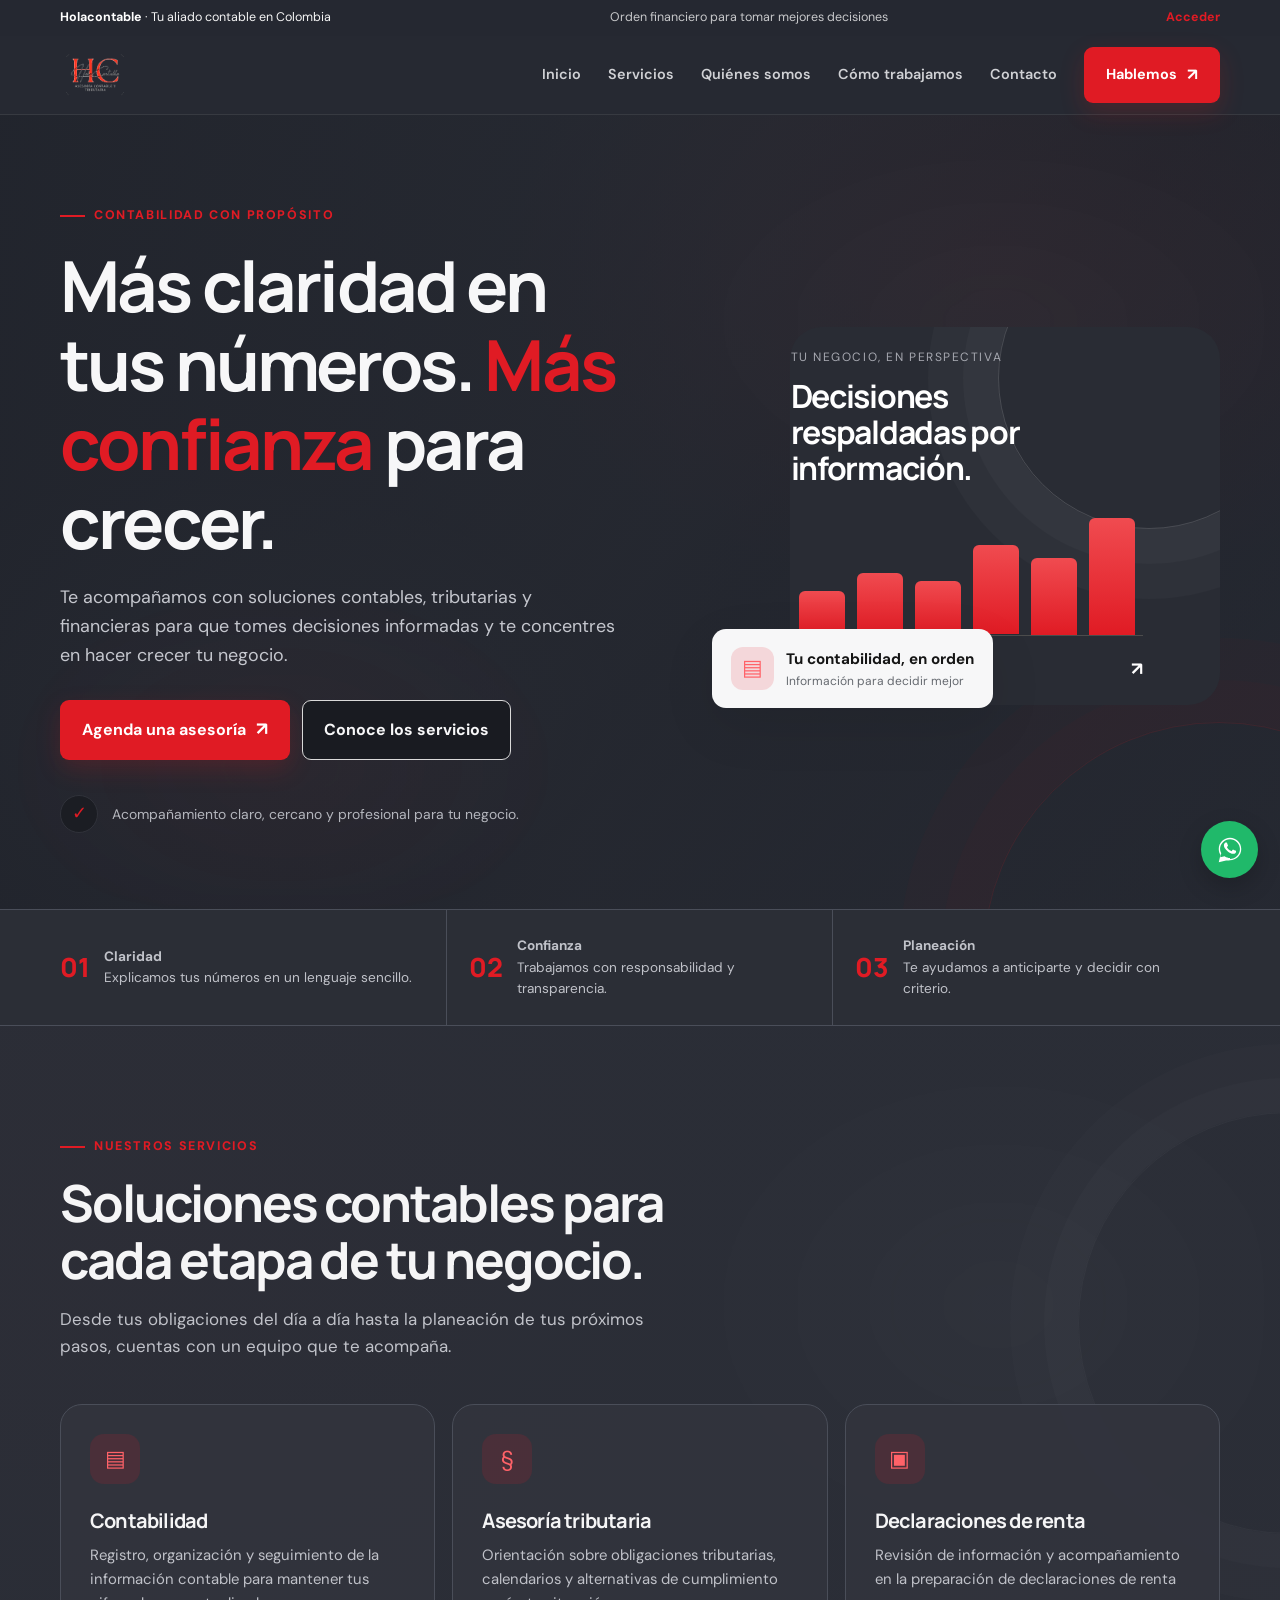
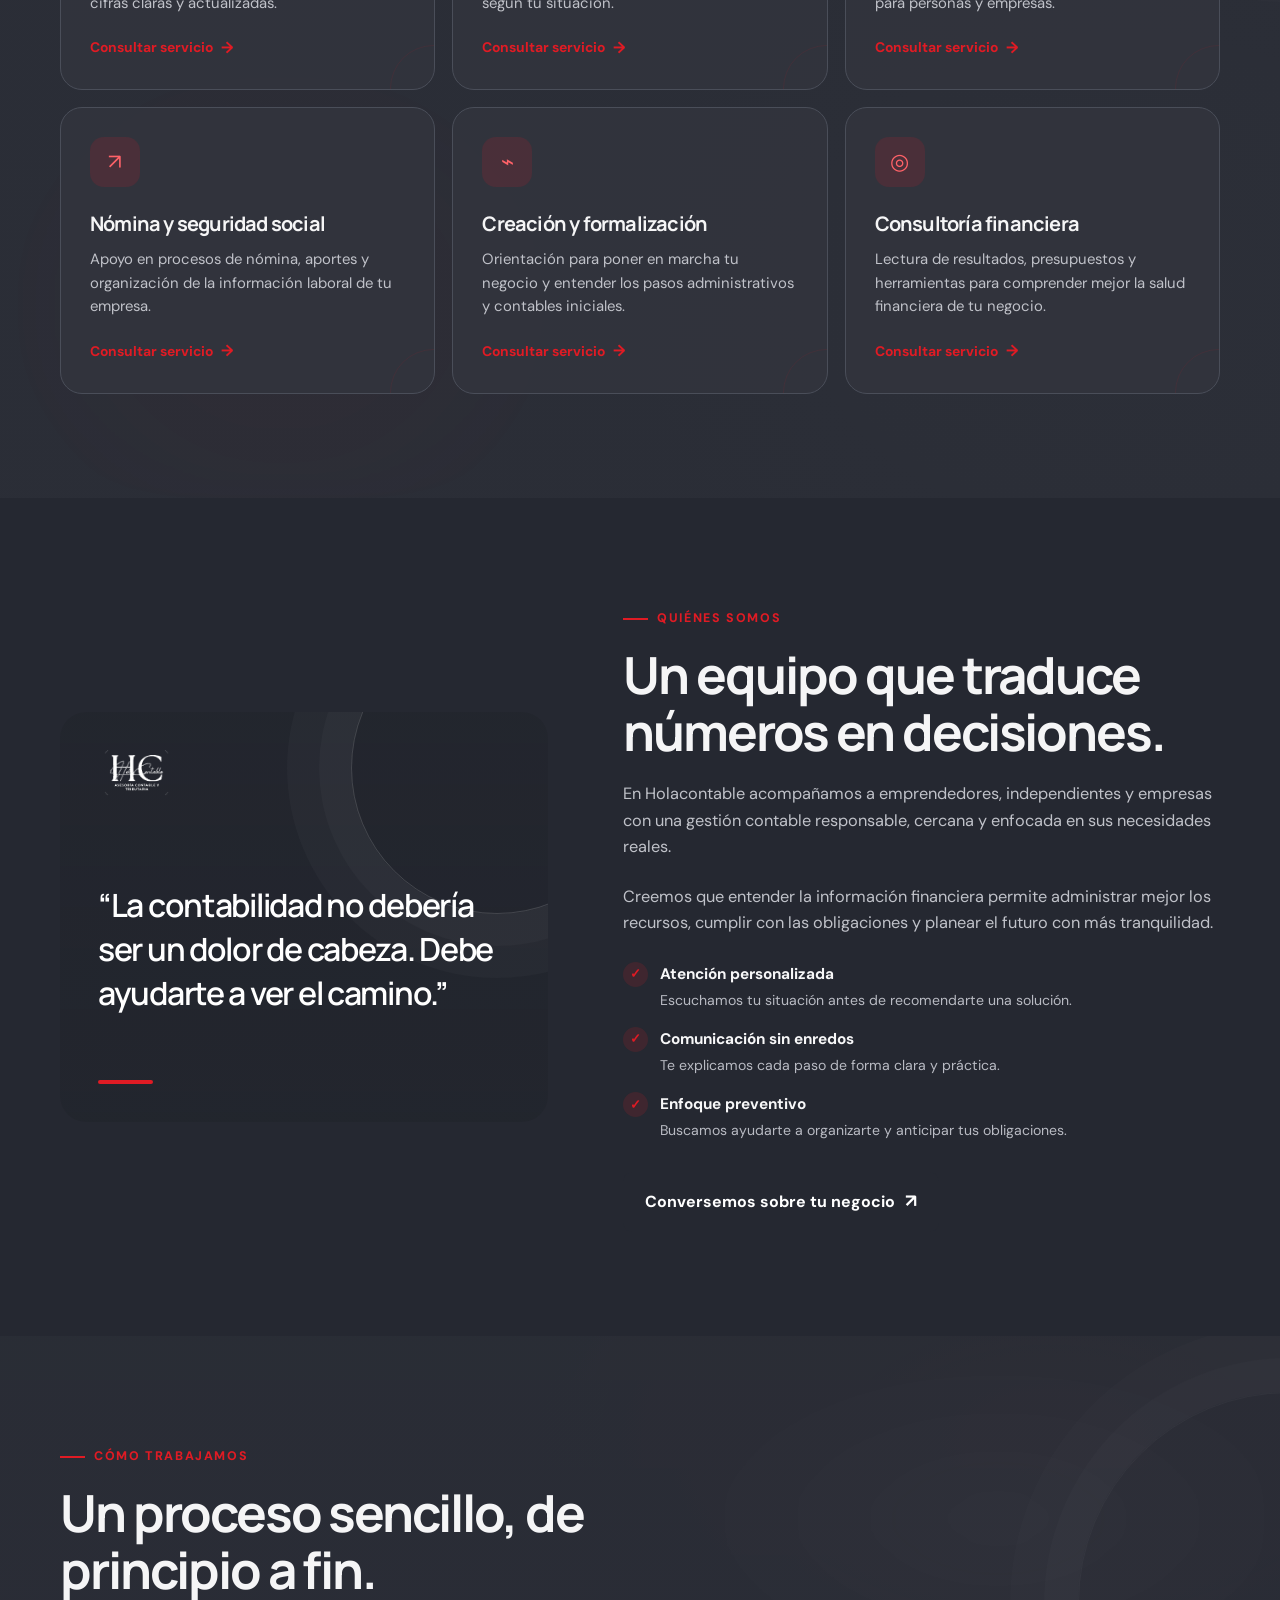
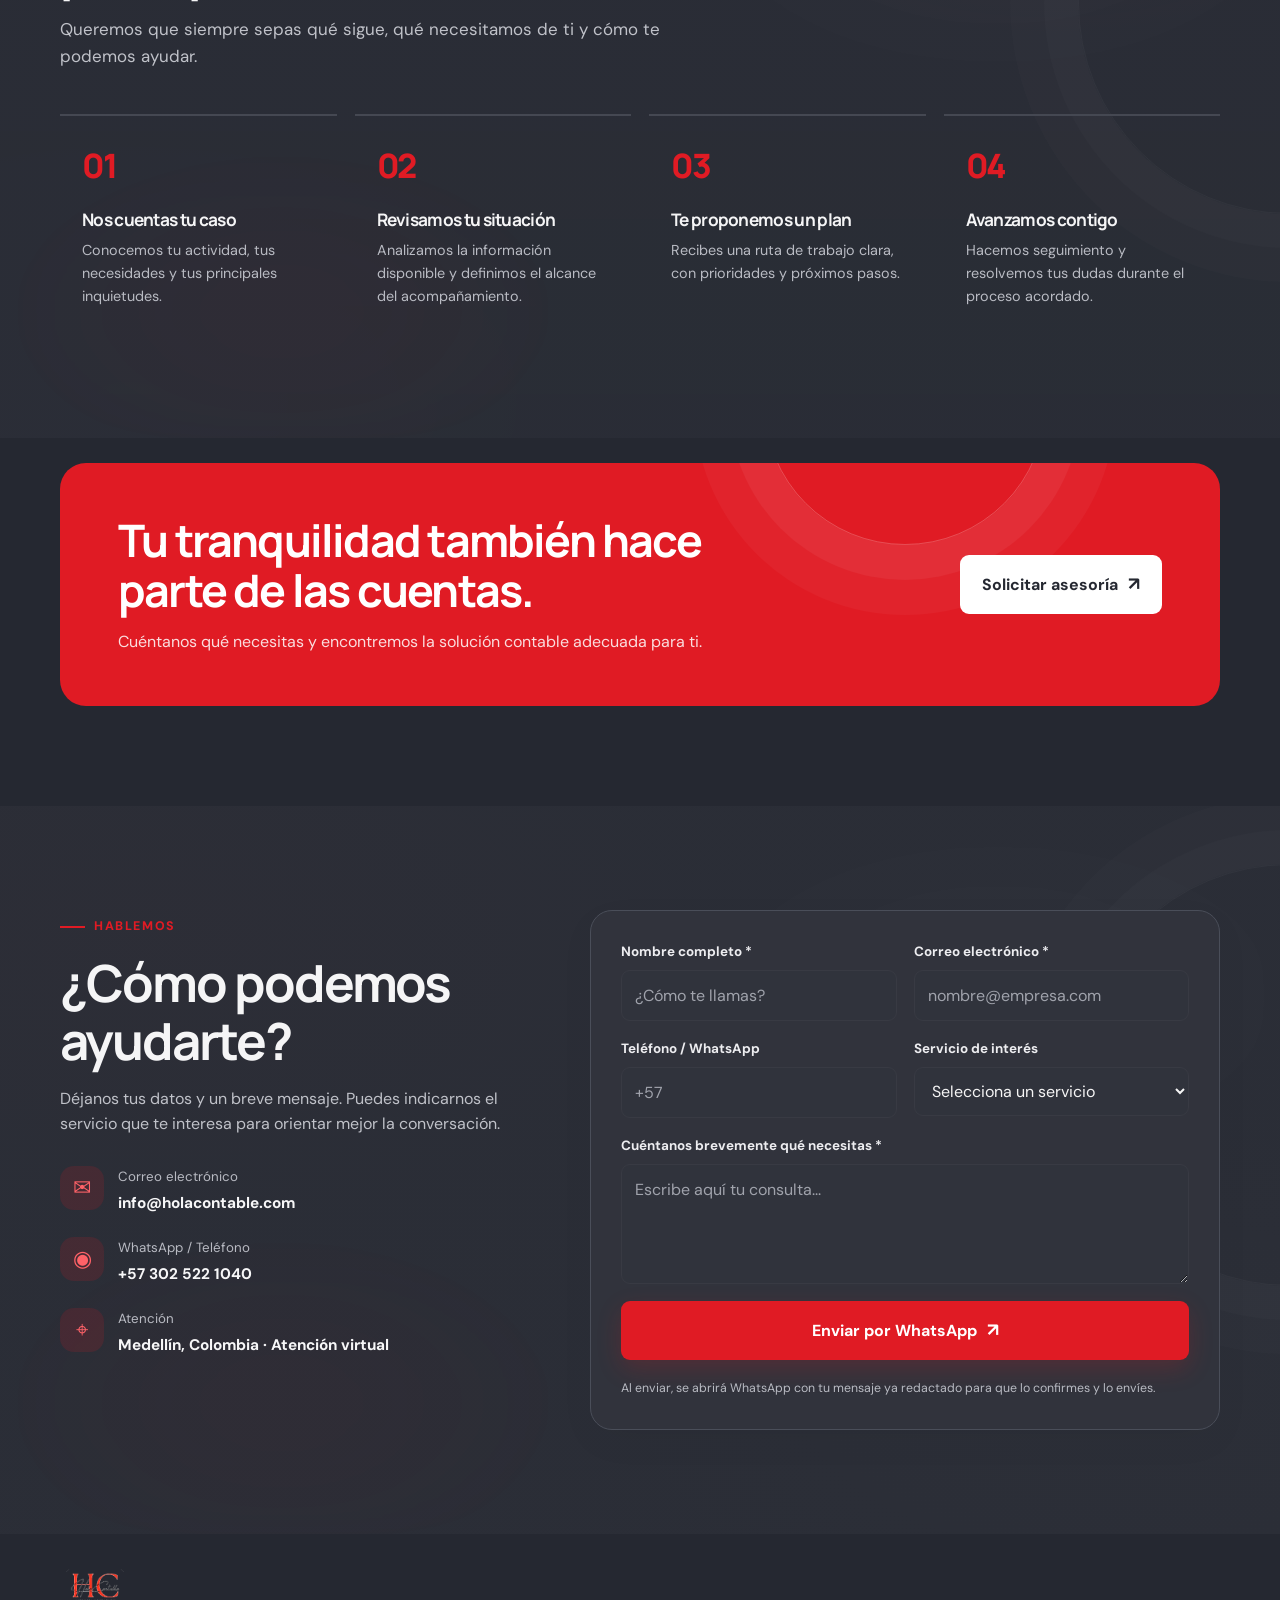
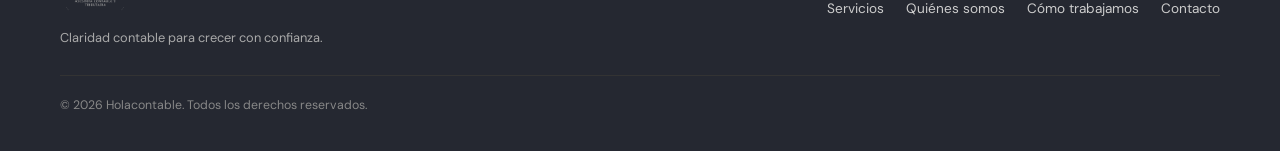
==== commit 144c54bc: "Update topbar access link to CRM" ====
--- a/index.html
+++ b/index.html
@@ -1,301 +1,526 @@
-<!DOCTYPE html>
+﻿<!DOCTYPE html>
 <html lang="es">
 <head>
   <meta charset="UTF-8">
   <meta name="viewport" content="width=device-width, initial-scale=1.0">
-  <meta name="theme-color" content="#252831">
+  <meta name="theme-color" content="#292c34">
   <meta name="description" content="Holacontable: asesoría contable, tributaria y financiera para empresas y emprendedores en Colombia.">
-  <meta property="og:title" content="Holacontable | Claridad contable para crecer">
-  <meta property="og:description" content="Soluciones contables, tributarias y financieras para que tomes decisiones informadas.">
-  <meta property="og:type" content="website">
   <title>Holacontable | Claridad contable para crecer</title>
-  <link rel="icon" href="assets/favicon.svg" type="image/svg+xml">
   <link rel="preconnect" href="https://fonts.googleapis.com">
   <link rel="preconnect" href="https://fonts.gstatic.com" crossorigin>
-  <link href="https://fonts.googleapis.com/css2?family=Montserrat:wght@300;400;500;600&display=swap" rel="stylesheet">
-  <link rel="stylesheet" href="styles.css">
-  <script type="application/ld+json">
-  {
-    "@context": "https://schema.org",
-    "@type": "AccountingService",
-    "name": "Holacontable",
-    "description": "Asesoría contable, tributaria y financiera para empresas, independientes y emprendedores.",
-    "email": "info@holacontable.com",
-    "telephone": "+573025221040",
-    "areaServed": "Colombia",
-    "address": { "@type": "PostalAddress", "addressLocality": "Medellín", "addressCountry": "CO" }
-  }
-  </script>
+  <link href="https://fonts.googleapis.com/css2?family=DM+Sans:wght@400;500;600;700&family=Manrope:wght@400;500;600;700;800&display=swap" rel="stylesheet">
+  <style>
+    :root {
+      --red: #e01b24;
+      --red-dark: #b5121b;
+      --ink: #252831;
+      --muted: #777b84;
+      --line: #4a4e59;
+      --soft: #2d3039;
+      --white: #fff;
+      --radius: 22px;
+      --shadow: 0 18px 55px rgba(0,0,0,.08);
+    }
+    * { box-sizing: border-box; }
+    html { scroll-behavior: smooth; scroll-padding-top: 90px; }
+    body { margin: 0; color: #f7f7f8; background: #252831; font-family: "DM Sans", sans-serif; line-height: 1.6; }
+    h1,h2,h3,h4 { font-family: "Manrope", sans-serif; line-height: 1.12; letter-spacing: -.04em; margin: 0; }
+    p { margin: 0; }
+    a { color: inherit; text-decoration: none; }
+    button,input,textarea,select { font: inherit; }
+    .container { width: min(1160px, calc(100% - 44px)); margin: auto; }
+    .eyebrow { display: inline-flex; align-items: center; gap: 9px; color: var(--red); font-size: .78rem; font-weight: 800; letter-spacing: .13em; text-transform: uppercase; }
+    .eyebrow:before { content: ""; width: 25px; height: 2px; background: currentColor; }
+    .section { padding: 104px 0; }
+    .section-head { max-width: 690px; margin-bottom: 44px; }
+    .section-head h2 { color: #f5f5f6; font-size: clamp(2rem, 4vw, 3.35rem); margin: 17px 0; }
+    .section-head p { color: #c0c2c9; font-size: 1.06rem; max-width: 600px; }
+    .btn { display: inline-flex; align-items: center; justify-content: center; gap: 10px; padding: 14px 21px; border: 1px solid transparent; border-radius: 9px; font-weight: 700; cursor: pointer; transition: transform .2s, background .2s, box-shadow .2s; }
+    .btn:hover { transform: translateY(-2px); }
+    .btn-primary { color: white; background: var(--red); box-shadow: 0 9px 24px rgba(215,25,32,.2); }
+    .btn-primary:hover { background: var(--red-dark); }
+    .btn-dark { background: var(--ink); color: white; }
+    .btn-outline { border-color: #d9d9d9; background: #191b21; }
+    .btn-outline:hover { border-color: var(--ink); }
+    .arrow { font-size: 1.15em; transition: transform .2s; }
+    a:hover .arrow { transform: translateX(4px); }
+
+    /* Texturas atmosféricas suaves: formas desenfocadas para dar profundidad sin distraer. */
+    .hero, .services, .process, .contact { isolation: isolate; }
+    .hero::before, .services::before, .process::before, .contact::before {
+      content: "";
+      position: absolute;
+      inset: 0;
+      pointer-events: none;
+      z-index: -1;
+      opacity: .42;
+      background:
+        radial-gradient(ellipse at 78% 26%, rgba(255,255,255,.055), transparent 24%),
+        radial-gradient(ellipse at 22% 82%, rgba(224,27,36,.07), transparent 22%);
+      filter: blur(18px);
+    }
+    .services, .process, .contact { position: relative; overflow: hidden; }
+    .services::after, .process::after, .contact::after {
+      content: "";
+      position: absolute;
+      width: 420px;
+      height: 420px;
+      border-radius: 50%;
+      border: 1px solid rgba(255,255,255,.035);
+      right: -220px;
+      top: 8%;
+      box-shadow: 0 0 0 34px rgba(255,255,255,.015), 0 0 0 68px rgba(255,255,255,.012);
+      pointer-events: none;
+      z-index: -1;
+    }
+
+    /* Navegación */
+    .topbar { background: var(--ink); color: #f5f5f5; font-size: .78rem; }
+    .topbar-inner { min-height: 36px; display: flex; justify-content: space-between; align-items: center; gap: 15px; }
+    .topbar strong { color: white; }
+    .topbar-note { opacity: .78; }
+    .topbar-access { color: var(--red); font-weight: 700; flex-shrink: 0; transition: color .2s; }
+    .topbar-access:hover { color: #fff; }
+    header { position: sticky; top: 0; z-index: 50; background: rgba(39,42,50,.94); backdrop-filter: blur(16px); border-bottom: 1px solid rgba(255,255,255,.08); }
+    .nav { height: 78px; display: flex; align-items: center; justify-content: space-between; gap: 30px; }
+    .brand { display: inline-flex; align-items: center; gap: 10px; flex-shrink: 0; }
+    .brand-mark { width: 40px; height: 40px; display: grid; place-items: center; background: var(--red); color: white; border-radius: 11px; font-family: Manrope, sans-serif; font-weight: 800; font-size: 1.35rem; letter-spacing: -.08em; }
+    .brand-logo-img { height: 42px; width: auto; display: block; }
+    .brand-logo-img-light { height: 46px; filter: brightness(0) invert(1); }
+    .brand-name { color: #f5f5f6; font: 800 1.38rem Manrope, sans-serif; letter-spacing: -.07em; }
+    .brand-name span { color: var(--red); }
+    .nav-links { display: flex; align-items: center; gap: 27px; font-size: .9rem; font-weight: 600; }
+    .nav-links a:not(.btn) { color: #d0d1d5; transition: color .2s; }
+    .nav-links a:not(.btn):hover, .nav-links a.active { color: var(--red); }
+    .menu-toggle { display: none; border: 0; background: transparent; font-size: 1.7rem; cursor: pointer; }
+
+    /* Portada */
+    .hero { position: relative; isolation: isolate; overflow: hidden; padding: 84px 0 76px; background:
+      linear-gradient(105deg, rgba(31,34,42,.90) 0%, rgba(36,39,47,.79) 52%, rgba(31,34,42,.70) 100%),
+      url('https://images.unsplash.com/photo-1554224155-6726b3ff858f?auto=format&fit=crop&w=2000&q=85') center/cover,
+      radial-gradient(ellipse at 78% 20%, rgba(224,27,36,.17), transparent 36%),
+      radial-gradient(ellipse at 15% 75%, rgba(255,255,255,.09), transparent 28%),
+      linear-gradient(135deg,#3a3e48 0%,#252831 58%,#343843 100%);
+    background-size: cover; }
+    .hero:after { content: ""; position: absolute; width: 470px; height: 470px; border: 1px solid rgba(215,25,32,.14); border-radius: 50%; right: -175px; bottom: -285px; box-shadow: 0 0 0 42px rgba(215,25,32,.025), 0 0 0 84px rgba(215,25,32,.02); pointer-events: none; }
+    .hero-grid { display: grid; grid-template-columns: 1.08fr .92fr; align-items: center; gap: 60px; position: relative; z-index: 1; }
+    .hero h1 { color: #f7f7f8; font-size: clamp(2.8rem, 5.5vw, 5.25rem); max-width: 690px; margin: 20px 0 22px; }
+    .hero h1 span { color: var(--red); }
+    .hero-copy { color: #c5c7ce; font-size: 1.12rem; max-width: 555px; }
+    .hero-actions { display: flex; flex-wrap: wrap; gap: 12px; margin-top: 31px; }
+    .hero-trust { display: flex; align-items: center; gap: 14px; margin-top: 35px; color: #b4b6bd; font-size: .87rem; }
+    .trust-icon { width: 38px; height: 38px; display: grid; place-items: center; background: #1b1d23; border: 1px solid #30323a; border-radius: 50%; color: var(--red); font-size: 1.15rem; }
+    .hero-visual { position: relative; min-height: 430px; display: flex; align-items: center; justify-content: center; }
+    .visual-backdrop { position: absolute; width: 85%; height: 88%; right: 0; top: 6%; border-radius: 32px; background: #292c34; overflow: hidden; }
+    .visual-backdrop:before { content: ""; position: absolute; width: 300px; height: 300px; border: 1px solid rgba(255,255,255,.15); border-radius: 50%; top: -100px; right: -80px; box-shadow: 0 0 0 35px rgba(255,255,255,.025),0 0 0 70px rgba(255,255,255,.025); }
+    .visual-content { position: relative; z-index: 2; width: 82%; padding: 31px; color: white; }
+    .visual-label { font-size: .75rem; letter-spacing: .13em; text-transform: uppercase; color: #a6a8b0; }
+    .visual-content h3 { font-size: 2rem; margin: 12px 0 24px; max-width: 320px; }
+    .chart { height: 125px; display: flex; align-items: end; gap: 12px; border-bottom: 1px solid #4c4c4c; padding: 0 8px; }
+    .bar { flex: 1; background: linear-gradient(180deg,#f04b50,var(--red)); border-radius: 6px 6px 0 0; animation: grow .9s ease both; transform-origin: bottom; }
+    .bar:nth-child(1){height:35%;animation-delay:.08s}.bar:nth-child(2){height:50%;animation-delay:.16s}.bar:nth-child(3){height:43%;animation-delay:.24s}.bar:nth-child(4){height:72%;animation-delay:.32s}.bar:nth-child(5){height:62%;animation-delay:.4s}.bar:nth-child(6){height:94%;animation-delay:.48s}
+    @keyframes grow { from { transform: scaleY(.1); opacity:.3; } to { transform: scaleY(1); opacity:1; } }
+    .visual-foot { display: flex; justify-content: space-between; align-items: center; margin-top: 19px; color: #b7bac2; font-size: .8rem; }
+    .visual-foot strong { color: white; font-size: 1.15rem; }
+    .floating-card { position: absolute; z-index: 3; bottom: 23px; left: -2px; background: #f7f7f8; color: #111; padding: 17px 19px; border-radius: 14px; box-shadow: var(--shadow); display: flex; align-items: center; gap: 12px; animation: float 4s ease-in-out infinite; }
+    .floating-symbol { width: 43px; height: 43px; border-radius: 12px; background: rgba(224,27,36,.14); color: #ff6268; display: grid; place-items: center; font-size: 1.35rem; }
+    .floating-card small { color: #666a70; display: block; font-size: .75rem; }
+    .floating-card strong { color: #151515; font-size: .95rem; }
+    @keyframes float { 0%,100% { transform: translateY(0); } 50% { transform: translateY(-7px); } }
+
+    .proof-strip { background: #2b2e36; border-top: 1px solid #4a4e59; border-bottom: 1px solid #4a4e59; }
+    .proof-grid { display: grid; grid-template-columns: repeat(3,1fr); }
+    .proof-item { display: flex; align-items: center; gap: 14px; padding: 25px 22px; border-right: 1px solid var(--line); }
+    .proof-item:first-child { padding-left: 0; }
+    .proof-item:last-child { border: 0; }
+    .proof-number { font: 800 1.65rem Manrope,sans-serif; color: var(--red); }
+    .proof-item p { color: #c0c2c9; font-size: .85rem; }
+
+    /* Servicios */
+    .services { background:
+      linear-gradient(rgba(43,46,55,.91), rgba(43,46,55,.93)),
+      url('https://images.unsplash.com/photo-1521737711867-e3b97375f902?auto=format&fit=crop&w=1800&q=80') center/cover,
+      radial-gradient(ellipse at 12% 20%, rgba(224,27,36,.11), transparent 34%),
+      radial-gradient(ellipse at 88% 80%, rgba(255,255,255,.08), transparent 32%); }
+    .service-grid { display: grid; grid-template-columns: repeat(3,1fr); gap: 17px; }
+    .service-card { position: relative; min-height: 250px; padding: 29px; background: rgba(49,52,61,.94); border: 1px solid #4a4e59; border-radius: var(--radius); transition: transform .25s, box-shadow .25s, border-color .25s; overflow: hidden; }
+    .service-card:hover { transform: translateY(-7px); box-shadow: var(--shadow); border-color: rgba(224,27,36,.6); }
+    .service-icon { width: 50px; height: 50px; display: grid; place-items: center; background: rgba(224,27,36,.14); color: #ff6268; border-radius: 14px; font-size: 1.35rem; margin-bottom: 26px; }
+    .service-card h3 { color: #f5f5f6; font-size: 1.25rem; margin-bottom: 12px; }
+    .service-card p { color: #c0c2c9; font-size: .93rem; }
+    .service-link { display: inline-flex; gap: 8px; align-items: center; margin-top: 19px; font-weight: 700; font-size: .87rem; color: var(--red); }
+    .service-card:after { content: ""; position: absolute; width: 85px; height: 85px; border: 1px solid rgba(215,25,32,.09); border-radius: 50%; right: -43px; bottom: -43px; }
+
+    /* Nosotros */
+    .about-grid { display: grid; grid-template-columns: .9fr 1.1fr; gap: 75px; align-items: center; }
+    .about-panel { background: linear-gradient(rgba(34,37,45,.83), rgba(34,37,45,.91)), url('https://images.unsplash.com/photo-1556761175-b413da4baf72?auto=format&fit=crop&w=1100&q=80') center/cover; border-radius: 26px; min-height: 410px; padding: 38px; color: white; position: relative; overflow: hidden; display: flex; flex-direction: column; justify-content: space-between; }
+    .about-panel:before { content: ""; position: absolute; width: 290px; height: 290px; border: 1px solid rgba(255,255,255,.15); border-radius: 50%; right: -95px; top: -90px; box-shadow: 0 0 0 32px rgba(255,255,255,.025),0 0 0 64px rgba(255,255,255,.025); }
+    .about-panel > * { position: relative; z-index: 1; }
+    .about-panel .brand-name { font-size: 1.65rem; }
+    .about-panel blockquote { font: 600 clamp(1.55rem,2.5vw,2.2rem) Manrope,sans-serif; letter-spacing: -.04em; margin: 50px 0 28px; }
+    .about-panel .red-line { height: 4px; width: 55px; background: var(--red); border-radius: 4px; }
+    .about-copy h2 { color: #f5f5f6; font-size: clamp(2rem,4vw,3.2rem); margin: 17px 0 21px; }
+    .about-copy > p { color: #c0c2c9; font-size: 1.02rem; margin-bottom: 24px; }
+    .value-list { display: grid; gap: 15px; margin: 26px 0 30px; }
+    .value-item { display: flex; align-items: flex-start; gap: 12px; }
+    .check { flex: 0 0 25px; height: 25px; display: grid; place-items: center; color: var(--red); background: rgba(224,27,36,.14); border-radius: 50%; font-size: .8rem; font-weight: 800; }
+    .value-item strong { display: block; font-size: .96rem; }
+    .value-item span:last-child { color: #b9bbc3; font-size: .88rem; }
+
+    /* Proceso */
+    .process { background:
+      linear-gradient(rgba(42,45,54,.91), rgba(42,45,54,.94)),
+      url('https://images.unsplash.com/photo-1551836022-d5d88e9218df?auto=format&fit=crop&w=1800&q=80') center/cover,
+      radial-gradient(ellipse at 82% 15%, rgba(224,27,36,.10), transparent 35%),
+      radial-gradient(ellipse at 10% 95%, rgba(255,255,255,.08), transparent 28%); }
+    .process-grid { display: grid; grid-template-columns: repeat(4,1fr); gap: 18px; counter-reset: step; }
+    .process-step { padding: 26px 22px; border-top: 2px solid #454852; position: relative; transition: border-color .2s; }
+    .process-step:hover { border-color: var(--red); }
+    .step-number { color: var(--red); font: 800 2.1rem Manrope,sans-serif; margin-bottom: 22px; letter-spacing: -.07em; }
+    .process-step h3 { color: #f5f5f6; font-size: 1.08rem; margin-bottom: 10px; }
+    .process-step p { color: #b9bbc3; font-size: .9rem; }
+
+    /* CTA */
+    .cta-wrap { padding: 25px 0 100px; }
+    .cta { position: relative; overflow: hidden; background: var(--red); color: white; border-radius: 26px; padding: 52px 58px; display: flex; align-items: center; justify-content: space-between; gap: 30px; }
+    .cta:after { content: ""; position: absolute; width: 280px; height: 280px; border: 1px solid rgba(255,255,255,.22); border-radius: 50%; right: 15%; top: -200px; box-shadow: 0 0 0 35px rgba(255,255,255,.05),0 0 0 70px rgba(255,255,255,.035); }
+    .cta-copy { position: relative; z-index: 1; max-width: 660px; }
+    .cta h2 { font-size: clamp(1.8rem,3.5vw,3rem); margin-bottom: 13px; }
+    .cta p { color: rgba(255,255,255,.85); }
+    .cta .btn { background: white; color: var(--ink); flex-shrink: 0; position: relative; z-index: 1; }
+    .cta .btn:hover { box-shadow: 0 10px 28px rgba(0,0,0,.18); }
+
+    /* Contacto y pie */
+    .contact { background:
+      linear-gradient(rgba(43,46,55,.91), rgba(43,46,55,.94)),
+      url('https://images.unsplash.com/photo-1556761175-4b46a572b786?auto=format&fit=crop&w=1800&q=80') center/cover,
+      radial-gradient(ellipse at 12% 20%, rgba(224,27,36,.12), transparent 34%),
+      radial-gradient(ellipse at 88% 80%, rgba(255,255,255,.08), transparent 32%); }
+    .contact-grid { display: grid; grid-template-columns: .85fr 1.15fr; gap: 65px; align-items: start; }
+    .contact-copy h2 { color: #f5f5f6; font-size: clamp(2rem,4vw,3.2rem); margin: 17px 0; }
+    .contact-copy > p { color: #c0c2c9; margin-bottom: 29px; }
+    .contact-detail { display: flex; gap: 14px; margin: 21px 0; align-items: flex-start; }
+    .contact-detail .service-icon { flex-shrink: 0; margin: 0; width: 44px; height: 44px; }
+    .contact-detail small { display: block; color: #b9bbc3; margin-bottom: 3px; }
+    .contact-detail strong { font-size: .96rem; }
+    .contact-form { background: rgba(49,52,61,.96); border: 1px solid #4a4e59; border-radius: 22px; padding: 30px; box-shadow: 0 12px 38px rgba(0,0,0,.035); }
+    .form-grid { display: grid; grid-template-columns: 1fr 1fr; gap: 17px; }
+    .field { display: flex; flex-direction: column; gap: 7px; }
+    .field.full { grid-column: 1 / -1; }
+    .field label { font-size: .84rem; font-weight: 700; color: #ededf0; }
+    .field input,.field textarea,.field select { width: 100%; border: 1px solid #383a43; color: #f5f5f5; background: #30333c; padding: 12px 13px; border-radius: 9px; outline: none; transition: border-color .2s, box-shadow .2s; }
+    .field input::placeholder,.field textarea::placeholder { color: #a0a3ac; }
+    .field select option { background: #30333c; color: #f5f5f5; }
+    .field input:focus,.field textarea:focus,.field select:focus { border-color: var(--red); box-shadow: 0 0 0 3px rgba(224,27,36,.12); }
+    .field textarea { min-height: 120px; resize: vertical; }
+    .form-note { color: #b9bbc3; font-size: .77rem; margin-top: 12px; }
+    footer { background: var(--ink); color: white; padding: 35px 0; }
+    .footer-inner { display: flex; justify-content: space-between; align-items: center; gap: 25px; }
+    .footer-brand p { color: #aaa; font-size: .8rem; margin-top: 9px; }
+    .footer-links { display: flex; flex-wrap: wrap; gap: 22px; color: #ccc; font-size: .85rem; }
+    .footer-links a:hover { color: white; }
+    .copyright { color: #888; font-size: .77rem; margin-top: 27px; padding-top: 20px; border-top: 1px solid #333; }
+    .whatsapp { position: fixed; right: 22px; bottom: 22px; z-index: 40; width: 57px; height: 57px; display: grid; place-items: center; border-radius: 50%; color: white; background: #20b96a; box-shadow: 0 9px 24px rgba(0,0,0,.2); font-size: 1.55rem; transition: transform .2s; }
+    .whatsapp:hover { transform: translateY(-4px) scale(1.03); }
+    .reveal { opacity: 0; transform: translateY(22px); transition: opacity .65s ease, transform .65s ease; }
+    .reveal.visible { opacity: 1; transform: translateY(0); }
+    @media (prefers-reduced-motion: reduce) { *,*::before,*::after { animation-duration: .01ms !important; transition-duration: .01ms !important; scroll-behavior: auto !important; } .reveal { opacity: 1; transform: none; } }
+    @media (max-width: 900px) {
+      .nav-links { gap: 16px; }
+      .nav-links .btn { padding: 11px 13px; }
+      .hero-grid { gap: 30px; }
+      .hero-visual { min-height: 380px; }
+      .service-grid { grid-template-columns: repeat(2,1fr); }
+      .about-grid,.contact-grid { gap: 35px; }
+      .process-grid { grid-template-columns: repeat(2,1fr); }
+    }
+    @media (max-width: 700px) {
+      .container { width: min(100% - 32px, 560px); }
+      .section { padding: 74px 0; }
+      .topbar-inner { justify-content: center; text-align: center; min-height: 32px; }
+      .topbar-note { display: none; }
+      .nav { height: 68px; }
+      .menu-toggle { display: block; }
+      .nav-links { display: none; position: absolute; left: 0; right: 0; top: 68px; padding: 18px 22px 24px; background: #30333c; border-bottom: 1px solid #4a4e59; box-shadow: 0 18px 25px rgba(0,0,0,.35); flex-direction: column; align-items: stretch; gap: 0; }
+      .nav-links.open { display: flex; }
+      .nav-links a:not(.btn) { padding: 12px 0; border-bottom: 1px solid #393c46; }
+      .nav-links .btn { margin-top: 14px; }
+      .hero { padding: 63px 0 54px; }
+      .hero-grid { grid-template-columns: 1fr; }
+      .hero h1 { color: #f7f7f8; font-size: clamp(2.65rem, 12vw, 4.1rem); }
+      .hero-visual { min-height: 360px; margin-top: 8px; }
+      .visual-backdrop { width: 91%; }
+      .visual-content { padding: 24px; }
+      .floating-card { left: 0; bottom: 6px; }
+      .proof-grid { grid-template-columns: 1fr; }
+      .proof-item,.proof-item:first-child { padding: 17px 0; border-right: 0; border-bottom: 1px solid var(--line); }
+      .proof-item:last-child { border-bottom: 0; }
+      .service-grid { grid-template-columns: 1fr; }
+      .service-card { min-height: unset; }
+      .about-grid,.contact-grid { grid-template-columns: 1fr; }
+      .about-panel { min-height: 340px; }
+      .about-panel blockquote { margin: 42px 0 25px; }
+      .process-grid { grid-template-columns: 1fr; gap: 4px; }
+      .process-step { padding: 22px 0; }
+      .step-number { margin-bottom: 10px; }
+      .cta-wrap { padding: 10px 0 70px; }
+      .cta { padding: 33px 25px; align-items: flex-start; flex-direction: column; }
+      .contact-form { padding: 22px; }
+      .form-grid { grid-template-columns: 1fr; }
+      .field.full { grid-column: auto; }
+      .footer-inner { align-items: flex-start; flex-direction: column; }
+      .footer-links { gap: 15px; }
+    }
+  </style>
 </head>
 <body>
-
-<header id="siteHeader">
-  <nav class="container nav" aria-label="Navegación principal">
-    <a class="brand" href="#inicio" aria-label="Holacontable, inicio">
-      <img src="assets/logo.png" alt="Holacontable" class="brand-logo-img" width="90" height="54">
-    </a>
-    <button class="menu-toggle" id="menuToggle" aria-label="Abrir menú" aria-expanded="false">☰</button>
-    <div class="nav-links" id="navLinks">
-      <a href="#inicio">Inicio</a>
-      <a href="#servicios">Servicios</a>
-      <a href="#nosotros">Quiénes somos</a>
-      <a href="#proceso">Cómo trabajamos</a>
-      <a href="#contacto">Contacto</a>
-      <a class="nav-access" href="https://script.google.com/macros/s/AKfycbz1hFgrB-nww-liOP7Y14uB-SH1-YsbDjGMkENhz8d70XQN-B-GZxzgjpHF7G32TIerlA/exec" target="_blank" rel="noopener">Acceder</a>
-      <a class="btn btn-primary btn-sm" href="#contacto">Agenda una asesoría <span class="arrow">↗</span></a>
+  <div class="topbar">
+    <div class="container topbar-inner">
+      <span><strong>Holacontable</strong> · Tu aliado contable en Colombia</span>
+      <span class="topbar-note">Orden financiero para tomar mejores decisiones</span>
+      <a class="topbar-access" href="https://crm.holacontable.com" target="_blank" rel="noopener">Acceder</a>
     </div>
-  </nav>
-</header>
-
-<main>
-
-  <!-- PORTADA -->
-  <section class="hero" id="inicio">
-    <div class="container hero-inner">
-      <span class="eyebrow">Contabilidad con propósito</span>
-      <h1>Más claridad en tus números.<span class="soft"> Más confianza para crecer.</span></h1>
-      <p class="hero-copy">Te acompañamos con soluciones contables, tributarias y financieras para que tomes decisiones informadas y te concentres en hacer crecer tu negocio.</p>
-      <div class="hero-actions">
-        <a class="btn btn-primary" href="#contacto">Agenda una asesoría <span class="arrow">↗</span></a>
-        <a class="btn btn-outline" href="#servicios">Conoce los servicios <span class="arrow">↗</span></a>
-      </div>
-    </div>
-    <a class="scroll-hint" href="#descubre" aria-label="Seguir bajando"><span>Descubre</span><i></i></a>
-  </section>
-
-  <!-- DESCUBRE -->
-  <section class="section" id="descubre">
-    <div class="container">
-      <div class="section-head reveal">
-        <span class="eyebrow">Descubre Holacontable</span>
-        <h2>Una forma clara<span class="soft"> de llevar tus cuentas.</span></h2>
-      </div>
-      <div class="pillars">
-        <article class="pillar reveal">
-          <span class="pillar-number">01</span>
-          <h3>Claridad</h3>
-          <p>Explicamos tus números en un lenguaje sencillo.</p>
-        </article>
-        <article class="pillar reveal">
-          <span class="pillar-number">02</span>
-          <h3>Confianza</h3>
-          <p>Trabajamos con responsabilidad y transparencia.</p>
-        </article>
-        <article class="pillar reveal">
-          <span class="pillar-number">03</span>
-          <h3>Planeación</h3>
-          <p>Te ayudamos a anticiparte y decidir con criterio.</p>
-        </article>
-      </div>
-    </div>
-  </section>
-
-  <!-- SERVICIOS -->
-  <section class="section section-alt" id="servicios">
-    <div class="container">
-      <div class="section-head split reveal">
-        <div>
-          <span class="eyebrow">Nuestros servicios</span>
-          <h2>Soluciones contables<span class="soft"> para cada etapa de tu negocio.</span></h2>
-        </div>
-        <p>Desde tus obligaciones del día a día hasta la planeación de tus próximos pasos, cuentas con un equipo que te acompaña.</p>
-      </div>
-
-      <div class="service-grid">
-        <article class="service-card reveal">
-          <svg class="icon" viewBox="0 0 24 24" aria-hidden="true"><rect width="16" height="20" x="4" y="2" rx="2"/><line x1="8" x2="16" y1="6" y2="6"/><line x1="16" x2="16" y1="14" y2="18"/><path d="M16 10h.01M12 10h.01M8 10h.01M12 14h.01M8 14h.01M12 18h.01M8 18h.01"/></svg>
-          <h3>Contabilidad</h3>
-          <p>Registro, organización y seguimiento de la información contable para mantener tus cifras claras y actualizadas.</p>
-          <a class="service-link" href="#contacto" data-service="Contabilidad">Consultar servicio <span class="arrow">↗</span></a>
-        </article>
-        <article class="service-card reveal">
-          <svg class="icon" viewBox="0 0 24 24" aria-hidden="true"><path d="m16 16 3-8 3 8c-.87.65-1.92 1-3 1s-2.13-.35-3-1Z"/><path d="m2 16 3-8 3 8c-.87.65-1.92 1-3 1s-2.13-.35-3-1Z"/><path d="M7 21h10"/><path d="M12 3v18"/><path d="M3 7h2c2 0 5-1 7-2 2 1 5 2 7 2h2"/></svg>
-          <h3>Asesoría tributaria</h3>
-          <p>Orientación sobre obligaciones tributarias, calendarios y alternativas de cumplimiento según tu situación.</p>
-          <a class="service-link" href="#contacto" data-service="Asesoría tributaria">Consultar servicio <span class="arrow">↗</span></a>
-        </article>
-        <article class="service-card reveal">
-          <svg class="icon" viewBox="0 0 24 24" aria-hidden="true"><path d="M15 2H6a2 2 0 0 0-2 2v16a2 2 0 0 0 2 2h12a2 2 0 0 0 2-2V7Z"/><path d="M14 2v4a2 2 0 0 0 2 2h4"/><path d="M10 9H8"/><path d="M16 13H8"/><path d="M16 17H8"/></svg>
-          <h3>Declaraciones de renta</h3>
-          <p>Revisión de información y acompañamiento en la preparación de declaraciones de renta para personas y empresas.</p>
-          <a class="service-link" href="#contacto" data-service="Declaraciones de renta">Consultar servicio <span class="arrow">↗</span></a>
-        </article>
-        <article class="service-card reveal">
-          <svg class="icon" viewBox="0 0 24 24" aria-hidden="true"><path d="M16 21v-2a4 4 0 0 0-4-4H6a4 4 0 0 0-4 4v2"/><circle cx="9" cy="7" r="4"/><path d="M22 21v-2a4 4 0 0 0-3-3.87"/><path d="M16 3.13a4 4 0 0 1 0 7.75"/></svg>
-          <h3>Nómina y seguridad social</h3>
-          <p>Apoyo en procesos de nómina, aportes y organización de la información laboral de tu empresa.</p>
-          <a class="service-link" href="#contacto" data-service="Nómina y seguridad social">Consultar servicio <span class="arrow">↗</span></a>
-        </article>
-        <article class="service-card reveal">
-          <svg class="icon" viewBox="0 0 24 24" aria-hidden="true"><path d="M6 22V4a2 2 0 0 1 2-2h8a2 2 0 0 1 2 2v18Z"/><path d="M6 12H4a2 2 0 0 0-2 2v6a2 2 0 0 0 2 2h2"/><path d="M18 9h2a2 2 0 0 1 2 2v9a2 2 0 0 1-2 2h-2"/><path d="M10 6h4"/><path d="M10 10h4"/><path d="M10 14h4"/><path d="M10 18h4"/></svg>
-          <h3>Creación y formalización</h3>
-          <p>Orientación para poner en marcha tu negocio y entender los pasos administrativos y contables iniciales.</p>
-          <a class="service-link" href="#contacto" data-service="Creación y formalización de empresas">Consultar servicio <span class="arrow">↗</span></a>
-        </article>
-        <article class="service-card reveal">
-          <svg class="icon" viewBox="0 0 24 24" aria-hidden="true"><polyline points="22 7 13.5 15.5 8.5 10.5 2 17"/><polyline points="16 7 22 7 22 13"/></svg>
-          <h3>Consultoría financiera</h3>
-          <p>Lectura de resultados, presupuestos y herramientas para comprender mejor la salud financiera de tu negocio.</p>
-          <a class="service-link" href="#contacto" data-service="Consultoría financiera">Consultar servicio <span class="arrow">↗</span></a>
-        </article>
-      </div>
-    </div>
-  </section>
-
-  <!-- QUIÉNES SOMOS -->
-  <section class="section" id="nosotros">
-    <div class="container about-grid">
-      <div class="about-panel reveal">
-        <img src="assets/logo.png" alt="Holacontable" class="brand-logo-img brand-logo-img-light" width="77" height="46">
-        <blockquote>“La contabilidad no debería ser un dolor de cabeza. Debe ayudarte a ver el camino.”</blockquote>
-      </div>
-      <div class="about-copy reveal">
-        <span class="eyebrow">Quiénes somos</span>
-        <h2>Un equipo que traduce<span class="soft"> números en decisiones.</span></h2>
-        <p>En Holacontable acompañamos a emprendedores, independientes y empresas con una gestión contable responsable, cercana y enfocada en sus necesidades reales.</p>
-        <p>Creemos que entender la información financiera permite administrar mejor los recursos, cumplir con las obligaciones y planear el futuro con más tranquilidad.</p>
-        <ul class="value-list">
-          <li><strong>Atención personalizada</strong><span>Escuchamos tu situación antes de recomendarte una solución.</span></li>
-          <li><strong>Comunicación sin enredos</strong><span>Te explicamos cada paso de forma clara y práctica.</span></li>
-          <li><strong>Enfoque preventivo</strong><span>Buscamos ayudarte a organizarte y anticipar tus obligaciones.</span></li>
-        </ul>
-        <a class="btn btn-dark" href="#contacto">Conversemos sobre tu negocio <span class="arrow">↗</span></a>
-      </div>
-    </div>
-  </section>
-
-  <!-- PROCESO -->
-  <section class="section section-alt" id="proceso">
-    <div class="container">
-      <div class="section-head reveal">
-        <span class="eyebrow">Cómo trabajamos</span>
-        <h2>Un proceso sencillo,<span class="soft"> de principio a fin.</span></h2>
-        <p>Queremos que siempre sepas qué sigue, qué necesitamos de ti y cómo te podemos ayudar.</p>
-      </div>
-      <div class="process-grid">
-        <article class="process-step reveal">
-          <div class="step-number">01</div>
-          <h3>Nos cuentas tu caso</h3>
-          <p>Conocemos tu actividad, tus necesidades y tus principales inquietudes.</p>
-        </article>
-        <article class="process-step reveal">
-          <div class="step-number">02</div>
-          <h3>Revisamos tu situación</h3>
-          <p>Analizamos la información disponible y definimos el alcance del acompañamiento.</p>
-        </article>
-        <article class="process-step reveal">
-          <div class="step-number">03</div>
-          <h3>Te proponemos un plan</h3>
-          <p>Recibes una ruta de trabajo clara, con prioridades y próximos pasos.</p>
-        </article>
-        <article class="process-step reveal">
-          <div class="step-number">04</div>
-          <h3>Avanzamos contigo</h3>
-          <p>Hacemos seguimiento y resolvemos tus dudas durante el proceso acordado.</p>
-        </article>
-      </div>
-    </div>
-  </section>
-
-  <!-- LLAMADO FINAL -->
-  <section class="cta-band">
-    <div class="container cta reveal">
-      <div class="cta-copy">
-        <span class="eyebrow">Tu espacio financiero, en orden</span>
-        <h2>Tu tranquilidad también<span class="soft"> hace parte de las cuentas.</span></h2>
-        <p>Cuéntanos qué necesitas y encontremos la solución contable adecuada para ti.</p>
-      </div>
-      <a class="btn btn-primary" href="#contacto">Solicitar asesoría <span class="arrow">↗</span></a>
-    </div>
-  </section>
-
-  <!-- CONTACTO -->
-  <section class="section" id="contacto">
-    <div class="container contact-grid">
-      <div class="contact-copy reveal">
-        <span class="eyebrow">Hablemos</span>
-        <h2>¿Cómo podemos<span class="soft"> ayudarte?</span></h2>
-        <p>Déjanos tus datos y un breve mensaje. Puedes indicarnos el servicio que te interesa para orientar mejor la conversación.</p>
-
-        <div class="contact-detail">
-          <svg class="icon" viewBox="0 0 24 24" aria-hidden="true"><rect width="20" height="16" x="2" y="4" rx="2"/><path d="m22 7-8.97 5.7a1.94 1.94 0 0 1-2.06 0L2 7"/></svg>
-          <div><small>Correo electrónico</small><strong>info@holacontable.com</strong></div>
-        </div>
-        <div class="contact-detail">
-          <svg class="icon" viewBox="0 0 24 24" aria-hidden="true"><path d="M22 16.92v3a2 2 0 0 1-2.18 2 19.79 19.79 0 0 1-8.63-3.07 19.5 19.5 0 0 1-6-6 19.79 19.79 0 0 1-3.07-8.67A2 2 0 0 1 4.11 2h3a2 2 0 0 1 2 1.72c.127.96.361 1.903.7 2.81a2 2 0 0 1-.45 2.11L8.09 9.91a16 16 0 0 0 6 6l1.27-1.27a2 2 0 0 1 2.11-.45c.907.339 1.85.573 2.81.7A2 2 0 0 1 22 16.92Z"/></svg>
-          <div><small>WhatsApp / Teléfono</small><strong>+57 302 522 1040</strong></div>
-        </div>
-        <div class="contact-detail">
-          <svg class="icon" viewBox="0 0 24 24" aria-hidden="true"><path d="M20 10c0 6-8 12-8 12s-8-6-8-12a8 8 0 0 1 16 0Z"/><circle cx="12" cy="10" r="3"/></svg>
-          <div><small>Atención</small><strong>Medellín, Colombia · Atención virtual</strong></div>
-        </div>
-      </div>
-
-      <form class="contact-form reveal" id="contactForm">
-        <div class="form-grid">
-          <div class="field">
-            <label for="nombre">Nombre completo *</label>
-            <input id="nombre" name="nombre" autocomplete="name" placeholder="¿Cómo te llamas?" required>
-          </div>
-          <div class="field">
-            <label for="correo">Correo electrónico *</label>
-            <input id="correo" name="correo" type="email" autocomplete="email" placeholder="nombre@empresa.com" required>
-          </div>
-          <div class="field">
-            <label for="telefono">Teléfono / WhatsApp</label>
-            <input id="telefono" name="telefono" type="tel" autocomplete="tel" placeholder="+57">
-          </div>
-          <div class="field">
-            <label for="servicio">Servicio de interés</label>
-            <select id="servicio" name="servicio">
-              <option value="">Selecciona un servicio</option>
-              <option>Contabilidad</option>
-              <option>Asesoría tributaria</option>
-              <option>Declaraciones de renta</option>
-              <option>Nómina y seguridad social</option>
-              <option>Creación y formalización de empresas</option>
-              <option>Consultoría financiera</option>
-              <option>Otro</option>
-            </select>
-          </div>
-          <div class="field full">
-            <label for="mensaje">Cuéntanos brevemente qué necesitas *</label>
-            <textarea id="mensaje" name="mensaje" placeholder="Escribe aquí tu consulta..." required></textarea>
-          </div>
-          <div class="field full">
-            <button class="btn btn-primary" type="submit">Enviar por WhatsApp <span class="arrow">↗</span></button>
-            <p class="form-note">Al enviar, se abrirá WhatsApp con tu mensaje ya redactado para que lo confirmes y lo envíes.</p>
-          </div>
-        </div>
-      </form>
-    </div>
-  </section>
-
-</main>
-
-<footer>
-  <div class="container">
-    <div class="footer-inner">
-      <div class="footer-brand">
-        <a class="brand" href="#inicio"><img src="assets/logo.png" alt="Holacontable" class="brand-logo-img" width="90" height="54"></a>
-        <p>Claridad contable para crecer con confianza.</p>
-      </div>
-      <div class="footer-links">
+  </div>
+
+  <header>
+    <nav class="container nav" aria-label="Navegación principal">
+      <a class="brand" href="#inicio" aria-label="Holacontable, inicio">
+        <img src="[data-uri]" alt="Holacontable" class="brand-logo-img">
+      </a>
+      <button class="menu-toggle" id="menuToggle" aria-label="Abrir menú" aria-expanded="false">☰</button>
+      <div class="nav-links" id="navLinks">
+        <a href="#inicio">Inicio</a>
         <a href="#servicios">Servicios</a>
         <a href="#nosotros">Quiénes somos</a>
         <a href="#proceso">Cómo trabajamos</a>
         <a href="#contacto">Contacto</a>
+        <a class="btn btn-primary" href="#contacto">Hablemos <span class="arrow">↗</span></a>
+      </div>
+    </nav>
+  </header>
+
+  <main>
+    <section class="hero" id="inicio">
+      <div class="container hero-grid">
+        <div class="hero-copy-wrap">
+          <span class="eyebrow">Contabilidad con propósito</span>
+          <h1>Más claridad en tus números. <span>Más confianza</span> para crecer.</h1>
+          <p class="hero-copy">Te acompañamos con soluciones contables, tributarias y financieras para que tomes decisiones informadas y te concentres en hacer crecer tu negocio.</p>
+          <div class="hero-actions">
+            <a class="btn btn-primary" href="#contacto">Agenda una asesoría <span class="arrow">↗</span></a>
+            <a class="btn btn-outline" href="#servicios">Conoce los servicios</a>
+          </div>
+          <div class="hero-trust">
+            <span class="trust-icon">✓</span>
+            <span>Acompañamiento claro, cercano y profesional para tu negocio.</span>
+          </div>
+        </div>
+        <div class="hero-visual" aria-label="Ilustración de análisis financiero">
+          <div class="visual-backdrop"></div>
+          <div class="visual-content">
+            <div class="visual-label">Tu negocio, en perspectiva</div>
+            <h3>Decisiones respaldadas por información.</h3>
+            <div class="chart" aria-hidden="true"><span class="bar"></span><span class="bar"></span><span class="bar"></span><span class="bar"></span><span class="bar"></span><span class="bar"></span></div>
+            <div class="visual-foot"><span>Control · Planeación · Crecimiento</span><strong>↗</strong></div>
+          </div>
+          <div class="floating-card">
+            <span class="floating-symbol">▤</span>
+            <span><strong>Tu contabilidad, en orden</strong><small>Información para decidir mejor</small></span>
+          </div>
+        </div>
+      </div>
+    </section>
+
+    <section class="proof-strip" aria-label="Nuestra forma de trabajar">
+      <div class="container proof-grid">
+        <div class="proof-item"><span class="proof-number">01</span><p><strong>Claridad</strong><br>Explicamos tus números en un lenguaje sencillo.</p></div>
+        <div class="proof-item"><span class="proof-number">02</span><p><strong>Confianza</strong><br>Trabajamos con responsabilidad y transparencia.</p></div>
+        <div class="proof-item"><span class="proof-number">03</span><p><strong>Planeación</strong><br>Te ayudamos a anticiparte y decidir con criterio.</p></div>
+      </div>
+    </section>
+
+    <section class="section services" id="servicios">
+      <div class="container">
+        <div class="section-head reveal">
+          <span class="eyebrow">Nuestros servicios</span>
+          <h2>Soluciones contables para cada etapa de tu negocio.</h2>
+          <p>Desde tus obligaciones del día a día hasta la planeación de tus próximos pasos, cuentas con un equipo que te acompaña.</p>
+        </div>
+        <div class="service-grid">
+          <article class="service-card reveal">
+            <div class="service-icon">▤</div><h3>Contabilidad</h3>
+            <p>Registro, organización y seguimiento de la información contable para mantener tus cifras claras y actualizadas.</p>
+            <a class="service-link" href="#contacto" data-service="Contabilidad">Consultar servicio <span class="arrow">→</span></a>
+          </article>
+          <article class="service-card reveal">
+            <div class="service-icon">§</div><h3>Asesoría tributaria</h3>
+            <p>Orientación sobre obligaciones tributarias, calendarios y alternativas de cumplimiento según tu situación.</p>
+            <a class="service-link" href="#contacto" data-service="Asesoría tributaria">Consultar servicio <span class="arrow">→</span></a>
+          </article>
+          <article class="service-card reveal">
+            <div class="service-icon">▣</div><h3>Declaraciones de renta</h3>
+            <p>Revisión de información y acompañamiento en la preparación de declaraciones de renta para personas y empresas.</p>
+            <a class="service-link" href="#contacto" data-service="Declaraciones de renta">Consultar servicio <span class="arrow">→</span></a>
+          </article>
+          <article class="service-card reveal">
+            <div class="service-icon">↗</div><h3>Nómina y seguridad social</h3>
+            <p>Apoyo en procesos de nómina, aportes y organización de la información laboral de tu empresa.</p>
+            <a class="service-link" href="#contacto" data-service="Nómina y seguridad social">Consultar servicio <span class="arrow">→</span></a>
+          </article>
+          <article class="service-card reveal">
+            <div class="service-icon">⌁</div><h3>Creación y formalización</h3>
+            <p>Orientación para poner en marcha tu negocio y entender los pasos administrativos y contables iniciales.</p>
+            <a class="service-link" href="#contacto" data-service="Creación y formalización de empresas">Consultar servicio <span class="arrow">→</span></a>
+          </article>
+          <article class="service-card reveal">
+            <div class="service-icon">◎</div><h3>Consultoría financiera</h3>
+            <p>Lectura de resultados, presupuestos y herramientas para comprender mejor la salud financiera de tu negocio.</p>
+            <a class="service-link" href="#contacto" data-service="Consultoría financiera">Consultar servicio <span class="arrow">→</span></a>
+          </article>
+        </div>
+      </div>
+    </section>
+
+    <section class="section" id="nosotros">
+      <div class="container about-grid">
+        <div class="about-panel reveal">
+          <div class="brand"><img src="[data-uri]" alt="Holacontable" class="brand-logo-img brand-logo-img-light"></div>
+          <blockquote>“La contabilidad no debería ser un dolor de cabeza. Debe ayudarte a ver el camino.”</blockquote>
+          <div class="red-line"></div>
+        </div>
+        <div class="about-copy reveal">
+          <span class="eyebrow">Quiénes somos</span>
+          <h2>Un equipo que traduce números en decisiones.</h2>
+          <p>En Holacontable acompañamos a emprendedores, independientes y empresas con una gestión contable responsable, cercana y enfocada en sus necesidades reales.</p>
+          <p>Creemos que entender la información financiera permite administrar mejor los recursos, cumplir con las obligaciones y planear el futuro con más tranquilidad.</p>
+          <div class="value-list">
+            <div class="value-item"><span class="check">✓</span><div><strong>Atención personalizada</strong><span>Escuchamos tu situación antes de recomendarte una solución.</span></div></div>
+            <div class="value-item"><span class="check">✓</span><div><strong>Comunicación sin enredos</strong><span>Te explicamos cada paso de forma clara y práctica.</span></div></div>
+            <div class="value-item"><span class="check">✓</span><div><strong>Enfoque preventivo</strong><span>Buscamos ayudarte a organizarte y anticipar tus obligaciones.</span></div></div>
+          </div>
+          <a class="btn btn-dark" href="#contacto">Conversemos sobre tu negocio <span class="arrow">↗</span></a>
+        </div>
+      </div>
+    </section>
+
+    <section class="section process" id="proceso">
+      <div class="container">
+        <div class="section-head reveal">
+          <span class="eyebrow">Cómo trabajamos</span>
+          <h2>Un proceso sencillo, de principio a fin.</h2>
+          <p>Queremos que siempre sepas qué sigue, qué necesitamos de ti y cómo te podemos ayudar.</p>
+        </div>
+        <div class="process-grid">
+          <article class="process-step reveal"><div class="step-number">01</div><h3>Nos cuentas tu caso</h3><p>Conocemos tu actividad, tus necesidades y tus principales inquietudes.</p></article>
+          <article class="process-step reveal"><div class="step-number">02</div><h3>Revisamos tu situación</h3><p>Analizamos la información disponible y definimos el alcance del acompañamiento.</p></article>
+          <article class="process-step reveal"><div class="step-number">03</div><h3>Te proponemos un plan</h3><p>Recibes una ruta de trabajo clara, con prioridades y próximos pasos.</p></article>
+          <article class="process-step reveal"><div class="step-number">04</div><h3>Avanzamos contigo</h3><p>Hacemos seguimiento y resolvemos tus dudas durante el proceso acordado.</p></article>
+        </div>
+      </div>
+    </section>
+
+    <div class="cta-wrap">
+      <div class="container">
+        <section class="cta reveal">
+          <div class="cta-copy"><h2>Tu tranquilidad también hace parte de las cuentas.</h2><p>Cuéntanos qué necesitas y encontremos la solución contable adecuada para ti.</p></div>
+          <a class="btn" href="#contacto">Solicitar asesoría <span class="arrow">↗</span></a>
+        </section>
       </div>
     </div>
-    <div class="copyright">© <span id="year"></span> Holacontable. Todos los derechos reservados.</div>
-  </div>
-</footer>
-
-<a class="whatsapp" href="https://wa.me/573025221040?text=Hola%20Holacontable%2C%20quiero%20recibir%20informaci%C3%B3n%20sobre%20sus%20servicios." target="_blank" rel="noopener" aria-label="Contactar por WhatsApp">
-  <svg viewBox="0 0 32 32" width="18" height="18" fill="currentColor" aria-hidden="true"><path d="M16.004 3C9.377 3 4 8.373 4 15c0 2.34.666 4.523 1.82 6.38L4 29l7.82-1.77A11.93 11.93 0 0 0 16.004 27C22.63 27 28 21.627 28 15S22.63 3 16.004 3Zm0 21.6c-1.98 0-3.82-.58-5.37-1.58l-.385-.24-4.64 1.05 1.08-4.52-.26-.4A9.56 9.56 0 0 1 5.4 15c0-5.85 4.76-10.6 10.604-10.6 5.84 0 10.596 4.75 10.596 10.6 0 5.85-4.756 10.6-10.596 10.6Zm5.84-7.94c-.32-.16-1.9-.94-2.19-1.04-.294-.106-.508-.16-.72.16-.214.32-.83 1.04-1.018 1.254-.187.213-.374.24-.694.08-.32-.16-1.35-.498-2.572-1.59-.95-.848-1.59-1.894-1.777-2.214-.187-.32-.02-.494.14-.654.144-.144.32-.374.48-.56.16-.187.213-.32.32-.534.107-.213.054-.4-.027-.56-.08-.16-.72-1.734-.986-2.374-.26-.624-.524-.54-.72-.55l-.613-.01c-.213 0-.56.08-.853.4-.293.32-1.12 1.094-1.12 2.668s1.146 3.094 1.306 3.308c.16.213 2.253 3.44 5.46 4.823.763.33 1.358.527 1.822.675.766.243 1.462.21 2.012.127.614-.092 1.9-.776 2.168-1.526.267-.75.267-1.394.187-1.527-.08-.133-.293-.213-.613-.373Z"/></svg>
-  <span>WhatsApp</span> <span aria-hidden="true">↗</span>
-</a>
-
-<script src="script.js" defer></script>
+
+    <section class="section contact" id="contacto">
+      <div class="container contact-grid">
+        <div class="contact-copy reveal">
+          <span class="eyebrow">Hablemos</span>
+          <h2>¿Cómo podemos ayudarte?</h2>
+          <p>Déjanos tus datos y un breve mensaje. Puedes indicarnos el servicio que te interesa para orientar mejor la conversación.</p>
+          <div class="contact-detail"><span class="service-icon">✉</span><div><small>Correo electrónico</small><strong>info@holacontable.com</strong></div></div>
+          <div class="contact-detail"><span class="service-icon">◉</span><div><small>WhatsApp / Teléfono</small><strong>+57 302 522 1040</strong></div></div>
+          <div class="contact-detail"><span class="service-icon">⌖</span><div><small>Atención</small><strong>Medellín, Colombia · Atención virtual</strong></div></div>
+        </div>
+        <form class="contact-form reveal" id="contactForm">
+          <div class="form-grid">
+            <div class="field"><label for="nombre">Nombre completo *</label><input id="nombre" name="nombre" autocomplete="name" placeholder="¿Cómo te llamas?" required></div>
+            <div class="field"><label for="correo">Correo electrónico *</label><input id="correo" name="correo" type="email" autocomplete="email" placeholder="nombre@empresa.com" required></div>
+            <div class="field"><label for="telefono">Teléfono / WhatsApp</label><input id="telefono" name="telefono" type="tel" autocomplete="tel" placeholder="+57"></div>
+            <div class="field"><label for="servicio">Servicio de interés</label><select id="servicio" name="servicio"><option value="">Selecciona un servicio</option><option>Contabilidad</option><option>Asesoría tributaria</option><option>Declaraciones de renta</option><option>Nómina y seguridad social</option><option>Creación y formalización de empresas</option><option>Consultoría financiera</option><option>Otro</option></select></div>
+            <div class="field full"><label for="mensaje">Cuéntanos brevemente qué necesitas *</label><textarea id="mensaje" name="mensaje" placeholder="Escribe aquí tu consulta..." required></textarea></div>
+            <div class="field full"><button class="btn btn-primary" type="submit">Enviar por WhatsApp <span class="arrow">↗</span></button><p class="form-note">Al enviar, se abrirá WhatsApp con tu mensaje ya redactado para que lo confirmes y lo envíes.</p></div>
+          </div>
+        </form>
+      </div>
+    </section>
+  </main>
+
+  <footer>
+    <div class="container">
+      <div class="footer-inner">
+        <div class="footer-brand">
+          <a class="brand" href="#inicio"><img src="[data-uri]" alt="Holacontable" class="brand-logo-img"></a>
+          <p>Claridad contable para crecer con confianza.</p>
+        </div>
+        <div class="footer-links"><a href="#servicios">Servicios</a><a href="#nosotros">Quiénes somos</a><a href="#proceso">Cómo trabajamos</a><a href="#contacto">Contacto</a></div>
+      </div>
+      <div class="copyright">© <span id="year"></span> Holacontable. Todos los derechos reservados.</div>
+    </div>
+  </footer>
+
+  <!-- Cambia el número de WhatsApp en el enlace por el número real, con indicativo de país y sin + ni espacios. -->
+  <a class="whatsapp" href="https://wa.me/573025221040?text=Hola%20Holacontable%2C%20quiero%20recibir%20informaci%C3%B3n%20sobre%20sus%20servicios." target="_blank" rel="noopener" aria-label="Contactar por WhatsApp">
+    <svg viewBox="0 0 32 32" width="30" height="30" fill="currentColor" aria-hidden="true"><path d="M16.004 3C9.377 3 4 8.373 4 15c0 2.34.666 4.523 1.82 6.38L4 29l7.82-1.77A11.93 11.93 0 0 0 16.004 27C22.63 27 28 21.627 28 15S22.63 3 16.004 3Zm0 21.6c-1.98 0-3.82-.58-5.37-1.58l-.385-.24-4.64 1.05 1.08-4.52-.26-.4A9.56 9.56 0 0 1 5.4 15c0-5.85 4.76-10.6 10.604-10.6 5.84 0 10.596 4.75 10.596 10.6 0 5.85-4.756 10.6-10.596 10.6Zm5.84-7.94c-.32-.16-1.9-.94-2.19-1.04-.294-.106-.508-.16-.72.16-.214.32-.83 1.04-1.018 1.254-.187.213-.374.24-.694.08-.32-.16-1.35-.498-2.572-1.59-.95-.848-1.59-1.894-1.777-2.214-.187-.32-.02-.494.14-.654.144-.144.32-.374.48-.56.16-.187.213-.32.32-.534.107-.213.054-.4-.027-.56-.08-.16-.72-1.734-.986-2.374-.26-.624-.524-.54-.72-.55l-.613-.01c-.213 0-.56.08-.853.4-.293.32-1.12 1.094-1.12 2.668s1.146 3.094 1.306 3.308c.16.213 2.253 3.44 5.46 4.823.763.33 1.358.527 1.822.675.766.243 1.462.21 2.012.127.614-.092 1.9-.776 2.168-1.526.267-.75.267-1.394.187-1.527-.08-.133-.293-.213-.613-.373Z"/></svg>
+  </a>
+
+  <script>
+    // Menú adaptable para celulares
+    const menuToggle = document.getElementById('menuToggle');
+    const navLinks = document.getElementById('navLinks');
+    menuToggle.addEventListener('click', () => {
+      const open = navLinks.classList.toggle('open');
+      menuToggle.setAttribute('aria-expanded', String(open));
+      menuToggle.textContent = open ? '×' : '☰';
+    });
+    navLinks.querySelectorAll('a').forEach(link => link.addEventListener('click', () => {
+      navLinks.classList.remove('open');
+      menuToggle.setAttribute('aria-expanded', 'false');
+      menuToggle.textContent = '☰';
+    }));
+
+    // Animaciones discretas al desplazarse
+    const revealObserver = new IntersectionObserver(entries => {
+      entries.forEach(entry => {
+        if (entry.isIntersecting) {
+          entry.target.classList.add('visible');
+          revealObserver.unobserve(entry.target);
+        }
+      });
+    }, { threshold: 0.12 });
+    document.querySelectorAll('.reveal').forEach(el => revealObserver.observe(el));
+
+    // Precarga el servicio seleccionado cuando alguien pulsa una tarjeta
+    document.querySelectorAll('[data-service]').forEach(link => link.addEventListener('click', () => {
+      const select = document.getElementById('servicio');
+      select.value = link.dataset.service;
+    }));
+
+    // Formulario: arma el mensaje y lo envía directo por WhatsApp, sin pasar por correo.
+    const WHATSAPP_NUMBER = '573025221040';
+    document.getElementById('contactForm').addEventListener('submit', event => {
+      event.preventDefault();
+      const data = new FormData(event.currentTarget);
+      const lineas = [
+        'Hola Holacontable, quiero información sobre sus servicios.',
+        'Nombre: ' + data.get('nombre'),
+        'Correo: ' + data.get('correo'),
+        'Teléfono: ' + (data.get('telefono') || 'No indicado'),
+        'Servicio: ' + (data.get('servicio') || 'No seleccionado'),
+        '',
+        'Mensaje: ' + data.get('mensaje')
+      ];
+      const texto = encodeURIComponent(lineas.join('\n'));
+      window.open('https://wa.me/' + WHATSAPP_NUMBER + '?text=' + texto, '_blank');
+      event.currentTarget.reset();
+    });
+    document.getElementById('year').textContent = new Date().getFullYear();
+  </script>
 </body>
 </html>
